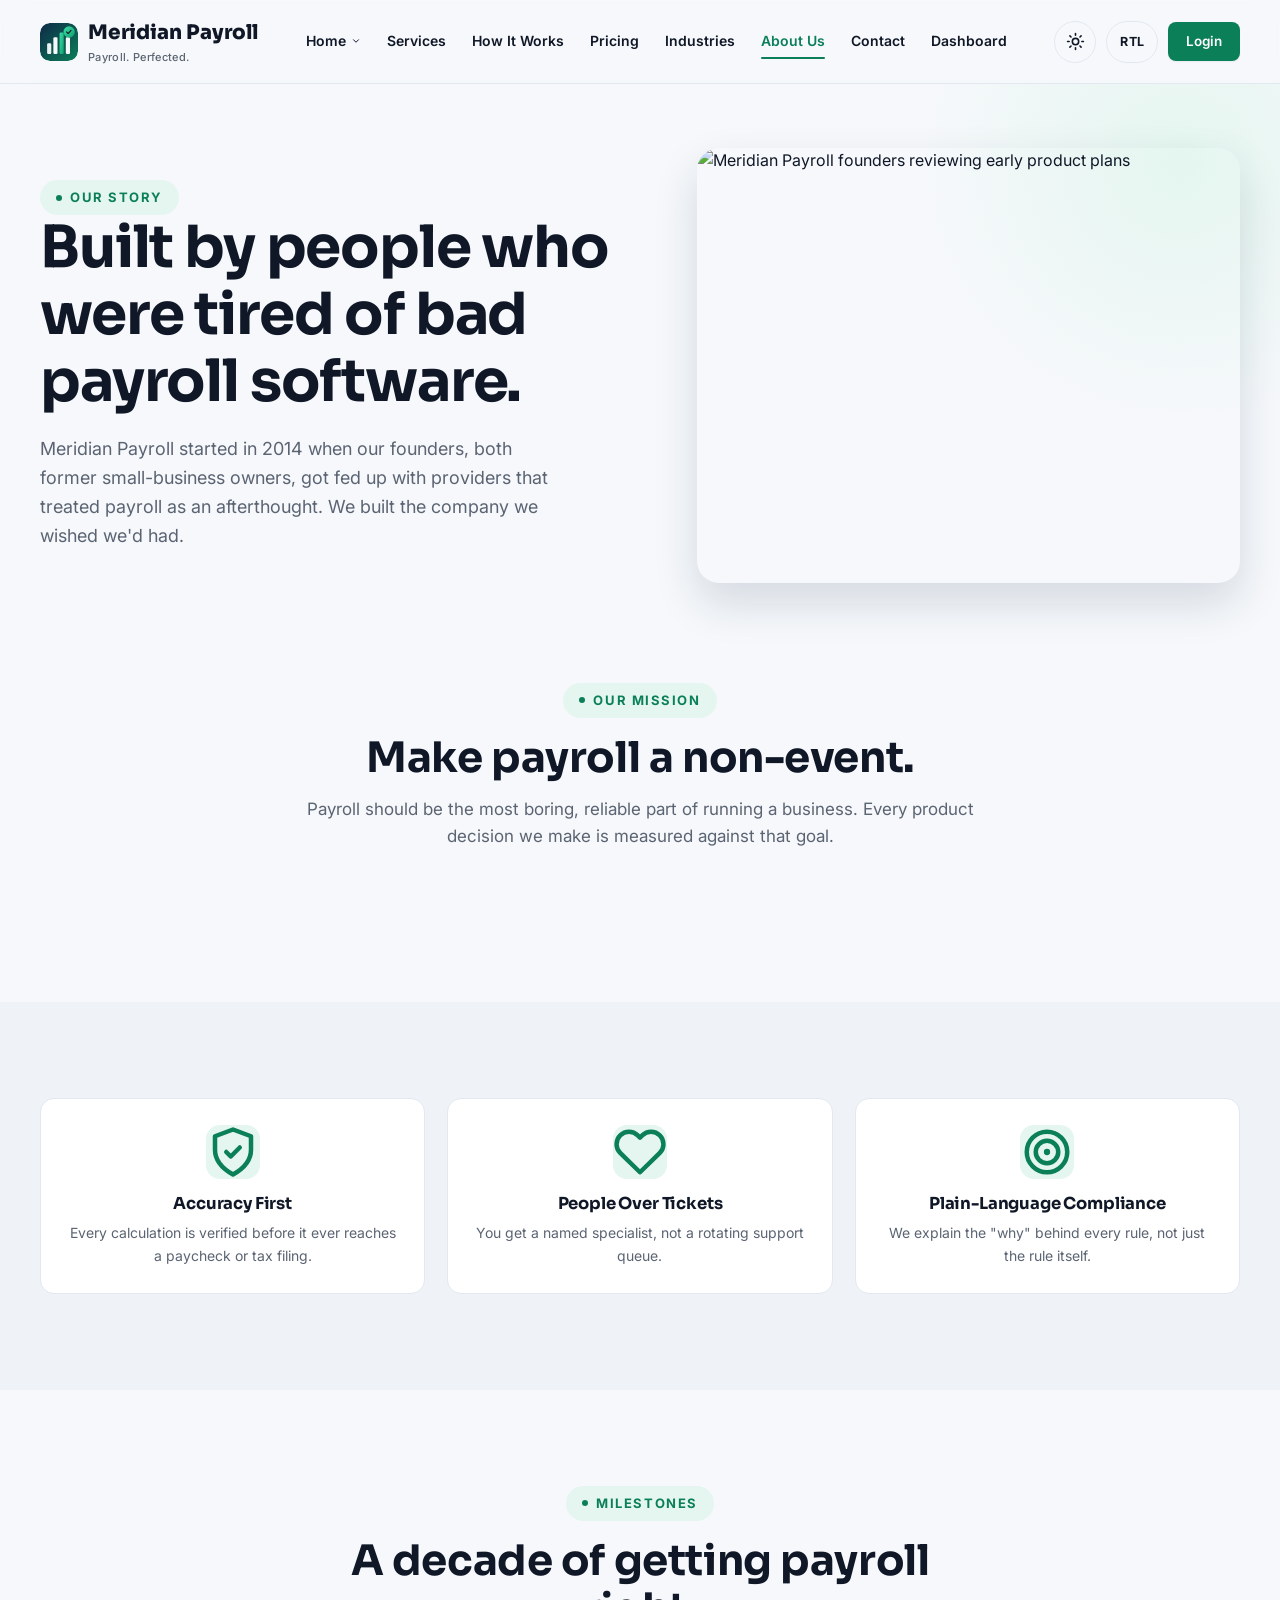
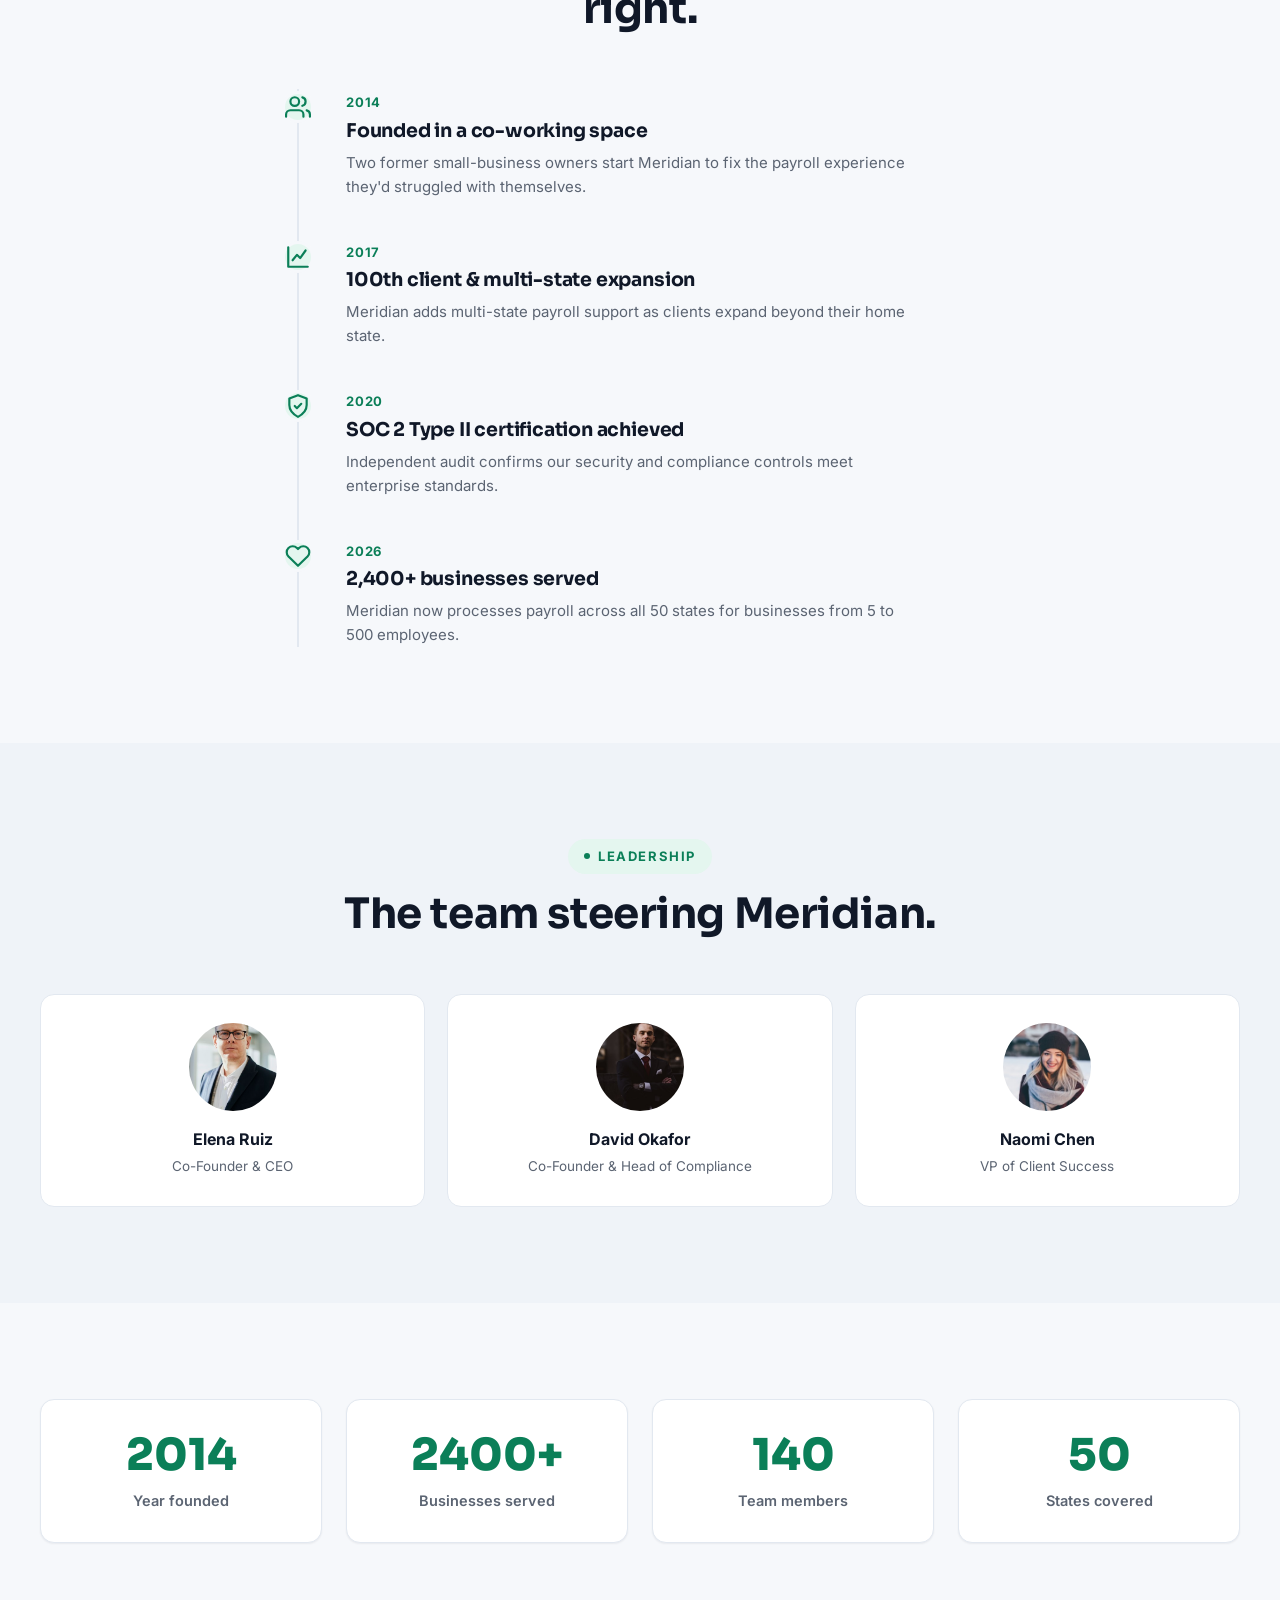
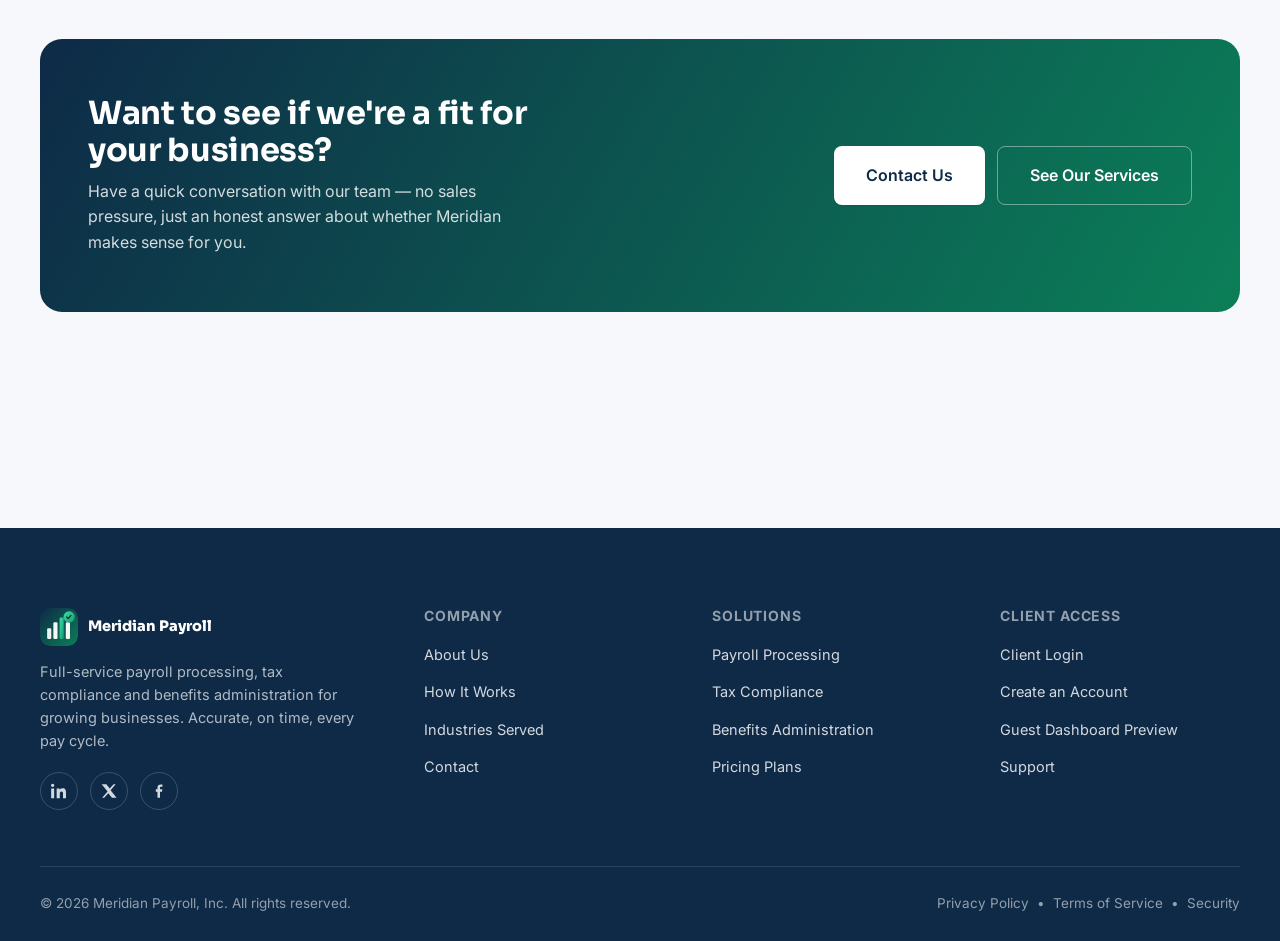
==== about.html @ 2a09c1c5 "first commit" ====
<!DOCTYPE html>
<html lang="en">
<head>
<meta charset="UTF-8">
<meta name="viewport" content="width=device-width, initial-scale=1.0">
<title>About Us | Meridian Payroll</title>
<link rel="icon" href="assets/images/logo/logo.svg" type="image/svg+xml">
<meta name="description" content="The story, mission and team behind Meridian Payroll.">
<link rel="preconnect" href="https://fonts.googleapis.com">
<link rel="stylesheet" href="assets/css/style.css">
<link rel="stylesheet" href="assets/css/responsive.css">
<link rel="stylesheet" href="assets/css/components.css">
</head>
<body>
  <div id="page-loader" aria-hidden="true">
    <img src="assets/images/logo/logo.svg" alt="" class="loader-mark">
    <div class="loader-bar"></div>
  </div>
  <!-- ===================== HEADER / NAVBAR ===================== -->
  <header class="site-header">
    <div class="container">
      <a href="index.html" class="brand">
        <img src="assets/images/logo/logo.svg" alt="Meridian Payroll logo" class="brand-mark-img">
        <span>
          Meridian Payroll
          <span class="brand-tag">Payroll. Perfected.</span>
        </span>
      </a>

      <nav class="nav-primary" aria-label="Primary">
        <div class="nav-item has-dropdown">
          <a href="index.html" class="nav-link" data-nav-page="index.html">
            Home
            <svg class="nav-caret" viewBox="0 0 24 24" fill="none" stroke="currentColor" stroke-width="2.4" stroke-linecap="round" stroke-linejoin="round"><path d="M6 9l6 6 6-6"/></svg>
          </a>
          <div class="nav-dropdown">
            <a href="index.html" data-nav-page="index.html">Home 1<span class="sub">Classic overview</span></a>
            <a href="home-2.html" data-nav-page="home-2.html">Home 2<span class="sub">Alternate layout</span></a>
          </div>
        </div>
        <div class="nav-item">
          <a href="services.html" class="nav-link" data-nav-page="services.html">Services</a>
        </div>
        <div class="nav-item">
          <a href="how-it-works.html" class="nav-link" data-nav-page="how-it-works.html">How It Works</a>
        </div>
        <div class="nav-item">
          <a href="pricing.html" class="nav-link" data-nav-page="pricing.html">Pricing</a>
        </div>
        <div class="nav-item">
          <a href="industries.html" class="nav-link" data-nav-page="industries.html">Industries</a>
        </div>
        <div class="nav-item">
          <a href="about.html" class="nav-link" data-nav-page="about.html">About Us</a>
        </div>
        <div class="nav-item">
          <a href="contact.html" class="nav-link" data-nav-page="contact.html">Contact</a>
        </div>
        <div class="nav-item">
          <a href="dashboard.html" class="nav-link" data-nav-page="dashboard.html">Dashboard</a>
        </div>
      </nav>

      <div class="header-actions">
        <button class="theme-toggle" aria-label="Switch to dark mode" type="button">
          <svg class="icon-sun" viewBox="0 0 24 24" fill="none" stroke="currentColor" stroke-width="2" stroke-linecap="round"><circle cx="12" cy="12" r="4"/><path d="M12 2v2M12 20v2M4.93 4.93l1.41 1.41M17.66 17.66l1.41 1.41M2 12h2M20 12h2M4.93 19.07l1.41-1.41M17.66 6.34l1.41-1.41"/></svg>
          <svg class="icon-moon" viewBox="0 0 24 24" fill="none" stroke="currentColor" stroke-width="2" stroke-linecap="round" stroke-linejoin="round"><path d="M21 12.79A9 9 0 1 1 11.21 3 7 7 0 0 0 21 12.79z"/></svg>
        </button>

        <button class="dir-toggle" aria-label="Switch to right-to-left" type="button">
          <span class="dir-label">RTL</span>
        </button>

        <a href="login.html" class="btn btn-primary btn-sm" data-nav-page="login.html">Login</a>

        <button class="hamburger" aria-label="Open menu" aria-expanded="false" type="button">
          <span></span>
        </button>
      </div>
    </div>
  </header>

  <!-- ===================== MOBILE NAV ===================== -->
  <div class="mobile-nav" aria-label="Mobile navigation">
    <div class="mobile-nav-top">
      <a href="index.html" class="brand">
        <img src="assets/images/logo/logo.svg" alt="Meridian Payroll logo" class="brand-mark-img">
        <span>
          Meridian Payroll
          <span class="brand-tag">Payroll. Perfected.</span>
        </span>
      </a>
      <button class="mobile-nav-close" aria-label="Close menu" type="button">
        <svg viewBox="0 0 24 24" fill="none" stroke="currentColor" stroke-width="2.2" stroke-linecap="round" stroke-linejoin="round" width="22" height="22"><path d="M18 6L6 18M6 6l12 12"/></svg>
      </button>
    </div>
    <div class="mobile-nav-links">
      <div class="mobile-dropdown-toggle mobile-nav-link" data-nav-page="index.html" role="button" tabindex="0">
        <span>Home</span>
        <svg class="mobile-caret" viewBox="0 0 24 24" fill="none" stroke="currentColor" stroke-width="2.4" stroke-linecap="round" stroke-linejoin="round"><path d="M6 9l6 6 6-6"/></svg>
      </div>
      <div class="mobile-submenu">
        <a href="index.html" data-nav-page="index.html">Home 1 &mdash; Classic overview</a>
        <a href="home-2.html" data-nav-page="home-2.html">Home 2 &mdash; Alternate layout</a>
      </div>
      <a href="services.html" class="mobile-nav-link" data-nav-page="services.html">Services</a>
      <a href="how-it-works.html" class="mobile-nav-link" data-nav-page="how-it-works.html">How It Works</a>
      <a href="pricing.html" class="mobile-nav-link" data-nav-page="pricing.html">Pricing</a>
      <a href="industries.html" class="mobile-nav-link" data-nav-page="industries.html">Industries</a>
      <a href="about.html" class="mobile-nav-link" data-nav-page="about.html">About Us</a>
      <a href="contact.html" class="mobile-nav-link" data-nav-page="contact.html">Contact</a>
      <a href="dashboard.html" class="mobile-nav-link" data-nav-page="dashboard.html">Dashboard</a>
    </div>
    <div class="mobile-nav-footer">
      <div class="mobile-nav-toggles">
        <button class="theme-toggle" aria-label="Switch to dark mode" type="button">
          <svg class="icon-sun" viewBox="0 0 24 24" fill="none" stroke="currentColor" stroke-width="2" stroke-linecap="round"><circle cx="12" cy="12" r="4"/><path d="M12 2v2M12 20v2M4.93 4.93l1.41 1.41M17.66 17.66l1.41-1.41M2 12h2M20 12h2M4.93 19.07l1.41-1.41M17.66 6.34l1.41-1.41"/></svg>
          <svg class="icon-moon" viewBox="0 0 24 24" fill="none" stroke="currentColor" stroke-width="2" stroke-linecap="round" stroke-linejoin="round"><path d="M21 12.79A9 9 0 1 1 11.21 3 7 7 0 0 0 21 12.79z"/></svg>
          <span class="theme-label">Theme Mode</span>
        </button>
        <button class="dir-toggle" aria-label="Switch to right-to-left" type="button">
          <span class="dir-label">RTL</span>
        </button>
      </div>
      <a href="login.html" class="btn btn-primary" data-nav-page="login.html">Login</a>
    </div>
  </div>

  

  <main>

    <!-- 1. HERO / STORY INTRO -->
    <section class="hero">
      <div class="container hero-grid">
        <div>
          <span class="eyebrow anim-fade-down">Our Story</span>
          <h1 class="anim-fade-up anim-delay-1">Built by people who were tired of bad payroll software.</h1>
          <p class="lede anim-fade-up anim-delay-2">Meridian Payroll started in 2014 when our founders, both former small-business owners, got fed up with providers that treated payroll as an afterthought. We built the company we wished we'd had.</p>
        </div>
        <img class="anim-scale-in anim-delay-2" style="border-radius:var(--radius-lg); box-shadow:var(--shadow-lg); width:100%; aspect-ratio:4/3.2; object-fit:cover;" src="assets/images/hero/about-hero.jpg" alt="Meridian Payroll founders reviewing early product plans" loading="lazy">
      </div>
    </section>

    <!-- 2. MISSION -->
    <section class="section" style="padding-top:0;">
      <div class="container">
        <div class="section-head center" data-reveal>
          <span class="eyebrow">Our Mission</span>
          <h2>Make payroll a non-event.</h2>
          <p>Payroll should be the most boring, reliable part of running a business. Every product decision we make is measured against that goal.</p>
        </div>
      </div>
    </section>

    <!-- 3. VALUES -->
    <section class="section" style="background:var(--color-surface-alt);">
      <div class="container">
        <div class="bento">
          <div class="card value-card" data-reveal><div class="v-icon"><svg viewBox="0 0 24 24" fill="none" stroke="currentColor" stroke-width="2" stroke-linecap="round" stroke-linejoin="round"><path d="M12 2 4 5v6c0 5 3.5 8.5 8 11 4.5-2.5 8-6 8-11V5l-8-3z"/><path d="m9 12 2 2 4-4"/></svg></div><h3>Accuracy First</h3><p>Every calculation is verified before it ever reaches a paycheck or tax filing.</p></div>
          <div class="card value-card" data-reveal data-reveal-delay="1"><div class="v-icon"><svg viewBox="0 0 24 24" fill="none" stroke="currentColor" stroke-width="2" stroke-linecap="round" stroke-linejoin="round"><path d="M20.8 4.6a5.5 5.5 0 0 0-7.8 0L12 5.6l-1-1a5.5 5.5 0 0 0-7.8 7.8l1 1L12 21l7.8-7.6 1-1a5.5 5.5 0 0 0 0-7.8z"/></svg></div><h3>People Over Tickets</h3><p>You get a named specialist, not a rotating support queue.</p></div>
          <div class="card value-card" data-reveal data-reveal-delay="2"><div class="v-icon"><svg viewBox="0 0 24 24" fill="none" stroke="currentColor" stroke-width="2" stroke-linecap="round" stroke-linejoin="round"><circle cx="12" cy="12" r="9"/><circle cx="12" cy="12" r="5"/><circle cx="12" cy="12" r="1.4" fill="currentColor" stroke="none"/></svg></div><h3>Plain-Language Compliance</h3><p>We explain the "why" behind every rule, not just the rule itself.</p></div>
        </div>
      </div>
    </section>

    <!-- 4. TIMELINE -->
    <section class="section">
      <div class="container" style="max-width:820px;">
        <div class="section-head center" data-reveal>
          <span class="eyebrow">Milestones</span>
          <h2>A decade of getting payroll right.</h2>
        </div>
        <div class="timeline">
          <div class="timeline-item" data-reveal>
            <div class="timeline-dot"><svg viewBox="0 0 24 24" fill="none" stroke="currentColor" stroke-width="2" stroke-linecap="round" stroke-linejoin="round"><path d="M17 21v-2a4 4 0 0 0-4-4H5a4 4 0 0 0-4 4v2"/><circle cx="9" cy="7" r="4"/><path d="M23 21v-2a4 4 0 0 0-3-3.87M16 3.13a4 4 0 0 1 0 7.75"/></svg></div>
            <span class="year">2014</span>
            <h3>Founded in a co-working space</h3>
            <p>Two former small-business owners start Meridian to fix the payroll experience they'd struggled with themselves.</p>
          </div>
          <div class="timeline-item" data-reveal data-reveal-delay="1">
            <div class="timeline-dot"><svg viewBox="0 0 24 24" fill="none" stroke="currentColor" stroke-width="2" stroke-linecap="round" stroke-linejoin="round"><path d="M3 3v18h18"/><path d="M7 15l4-5 3 3 5-7"/></svg></div>
            <span class="year">2017</span>
            <h3>100th client & multi-state expansion</h3>
            <p>Meridian adds multi-state payroll support as clients expand beyond their home state.</p>
          </div>
          <div class="timeline-item" data-reveal data-reveal-delay="2">
            <div class="timeline-dot"><svg viewBox="0 0 24 24" fill="none" stroke="currentColor" stroke-width="2" stroke-linecap="round" stroke-linejoin="round"><path d="M12 2 4 5v6c0 5 3.5 8.5 8 11 4.5-2.5 8-6 8-11V5l-8-3z"/><path d="m9 12 2 2 4-4"/></svg></div>
            <span class="year">2020</span>
            <h3>SOC 2 Type II certification achieved</h3>
            <p>Independent audit confirms our security and compliance controls meet enterprise standards.</p>
          </div>
          <div class="timeline-item" data-reveal data-reveal-delay="3">
            <div class="timeline-dot"><svg viewBox="0 0 24 24" fill="none" stroke="currentColor" stroke-width="2" stroke-linecap="round" stroke-linejoin="round"><path d="M20.8 4.6a5.5 5.5 0 0 0-7.8 0L12 5.6l-1-1a5.5 5.5 0 0 0-7.8 7.8l1 1L12 21l7.8-7.6 1-1a5.5 5.5 0 0 0 0-7.8z"/></svg></div>
            <span class="year">2026</span>
            <h3>2,400+ businesses served</h3>
            <p>Meridian now processes payroll across all 50 states for businesses from 5 to 500 employees.</p>
          </div>
        </div>
      </div>
    </section>

    <!-- 5. LEADERSHIP -->
    <section class="section" style="background:var(--color-surface-alt);">
      <div class="container">
        <div class="section-head center" data-reveal>
          <span class="eyebrow">Leadership</span>
          <h2>The team steering Meridian.</h2>
        </div>
        <div class="bento">
          <div class="card testimonial-card" data-reveal style="text-align:center;">
            <img src="assets/images/avatars/elena-ruiz.jpg" alt="Elena Ruiz, CEO of Meridian Payroll" loading="lazy" style="width:88px; height:88px; border-radius:50%; object-fit:cover; margin:0 auto 16px;">
            <strong style="display:block; font-size:16px;">Elena Ruiz</strong>
            <span style="font-size:13.5px; color:var(--color-text-muted);">Co-Founder &amp; CEO</span>
          </div>
          <div class="card testimonial-card" data-reveal data-reveal-delay="1" style="text-align:center;">
            <img src="assets/images/avatars/david-okafor.jpg" alt="David Okafor, Head of Compliance at Meridian Payroll" loading="lazy" style="width:88px; height:88px; border-radius:50%; object-fit:cover; margin:0 auto 16px;">
            <strong style="display:block; font-size:16px;">David Okafor</strong>
            <span style="font-size:13.5px; color:var(--color-text-muted);">Co-Founder &amp; Head of Compliance</span>
          </div>
          <div class="card testimonial-card" data-reveal data-reveal-delay="2" style="text-align:center;">
            <img src="assets/images/avatars/naomi-chen.jpg" alt="Naomi Chen, VP of Client Success at Meridian Payroll" loading="lazy" style="width:88px; height:88px; border-radius:50%; object-fit:cover; margin:0 auto 16px;">
            <strong style="display:block; font-size:16px;">Naomi Chen</strong>
            <span style="font-size:13.5px; color:var(--color-text-muted);">VP of Client Success</span>
          </div>
        </div>
      </div>
    </section>

    <!-- 6. STATS -->
    <section class="section">
      <div class="container">
        <div class="stats-grid">
          <div class="stat-card" data-reveal><div class="num"><span data-count-to="2014" data-count-suffix="">0</span></div><div class="label">Year founded</div></div>
          <div class="stat-card" data-reveal><div class="num"><span data-count-to="2400" data-count-suffix="+">0+</span></div><div class="label">Businesses served</div></div>
          <div class="stat-card" data-reveal><div class="num"><span data-count-to="140" data-count-suffix="">0</span></div><div class="label">Team members</div></div>
          <div class="stat-card" data-reveal><div class="num"><span data-count-to="50" data-count-suffix="">0</span></div><div class="label">States covered</div></div>
        </div>
      </div>
    </section>

    <!-- 7. CTA -->
    <section class="section" style="padding-top:0;">
      <div class="container">
        <div class="cta-banner" data-reveal>
          <div>
            <h2>Want to see if we're a fit for your business?</h2>
            <p>Have a quick conversation with our team — no sales pressure, just an honest answer about whether Meridian makes sense for you.</p>
          </div>
          <div style="display:flex; gap:12px; flex-wrap:wrap; position:relative; z-index:1;">
            <a href="contact.html" class="btn btn-primary btn-lg">Contact Us</a>
            <a href="services.html" class="btn btn-outline btn-lg">See Our Services</a>
          </div>
        </div>
      </div>
    </section>

  </main>

  <!-- ===================== FOOTER ===================== -->
  <footer class="site-footer">
    <div class="container">
      <div class="footer-grid">
        <div class="footer-col footer-brand">
          <a href="index.html" class="brand" style="color:#fff;">
            <img src="assets/images/logo/logo.svg" alt="Meridian Payroll logo" class="brand-mark-img">
            <span>Meridian Payroll</span>
          </a>
          <p>Full-service payroll processing, tax compliance and benefits administration for growing businesses. Accurate, on time, every pay cycle.</p>
          <div class="footer-socials" style="margin-top:20px;">
            <a href="#" aria-label="LinkedIn"><svg viewBox="0 0 24 24" fill="currentColor"><path d="M4.98 3.5C4.98 4.88 3.87 6 2.5 6S0 4.88 0 3.5 1.12 1 2.5 1s2.48 1.12 2.48 2.5zM.24 8.25h4.5V23H.24V8.25zM8.5 8.25h4.31v2.02h.06c.6-1.13 2.07-2.32 4.26-2.32 4.55 0 5.39 3 5.39 6.9V23h-4.5v-6.7c0-1.6-.03-3.66-2.23-3.66-2.23 0-2.57 1.74-2.57 3.55V23H8.5V8.25z"/></svg></a>
            <a href="#" aria-label="Twitter/X"><svg viewBox="0 0 24 24" fill="currentColor"><path d="M18.9 2H22l-7.6 8.7L23.3 22h-6.9l-5.4-6.6L4.8 22H1.7l8.2-9.3L1 2h7.1l4.9 6.1L18.9 2z"/></svg></a>
            <a href="#" aria-label="Facebook"><svg viewBox="0 0 24 24" fill="currentColor"><path d="M13.5 22v-9h3l.5-3.5h-3.5V7.4c0-1 .3-1.7 1.8-1.7h1.9V2.5C16.9 2.4 15.7 2.3 14.4 2.3c-2.8 0-4.7 1.7-4.7 4.8v2.4H7.2V13h2.5v9h3.8z"/></svg></a>
          </div>
        </div>

        <div class="footer-col">
          <h4>Company</h4>
          <ul>
            <li><a href="about.html">About Us</a></li>
            <li><a href="how-it-works.html">How It Works</a></li>
            <li><a href="industries.html">Industries Served</a></li>
            <li><a href="contact.html">Contact</a></li>
          </ul>
        </div>

        <div class="footer-col">
          <h4>Solutions</h4>
          <ul>
            <li><a href="services.html">Payroll Processing</a></li>
            <li><a href="services.html">Tax Compliance</a></li>
            <li><a href="services.html">Benefits Administration</a></li>
            <li><a href="pricing.html">Pricing Plans</a></li>
          </ul>
        </div>

        <div class="footer-col">
          <h4>Client Access</h4>
          <ul>
            <li><a href="login.html">Client Login</a></li>
            <li><a href="register.html">Create an Account</a></li>
            <li><a href="dashboard.html">Guest Dashboard Preview</a></li>
            <li><a href="contact.html">Support</a></li>
          </ul>
        </div>
      </div>

      <div class="footer-bottom">
        <p>&copy; 2026 Meridian Payroll, Inc. All rights reserved.</p>
        <p>Privacy Policy &nbsp;•&nbsp; Terms of Service &nbsp;•&nbsp; Security</p>
      </div>
    </div>
  </footer>

  <button class="back-to-top" aria-label="Back to top" type="button">
    <svg viewBox="0 0 24 24" fill="none" stroke="currentColor" stroke-width="2.2" stroke-linecap="round" stroke-linejoin="round"><path d="M12 19V5M5 12l7-7 7 7"/></svg>
  </button>
<script src="assets/js/main.js"></script>
</body>
</html>
---- assets/css/style.css ----
/* ==========================================================================
   MERIDIAN PAYROLL — GLOBAL STYLES / DESIGN TOKENS
   Corporate, precise, trustworthy B2B payroll & compliance platform.
   ========================================================================== */

@import url('https://fonts.googleapis.com/css2?family=Sora:wght@400;500;600;700;800&family=Inter:wght@400;500;600;700&display=swap');

/* --------------------------------------------------------------------------
   1. DESIGN TOKENS — LIGHT MODE (default)
   -------------------------------------------------------------------------- */
:root {
  /* Brand */
  --color-primary: #0E2A47;         /* deep navy - authority, trust */
  --color-primary-600: #123657;
  --color-primary-700: #0A1F35;
  --color-accent: #0E9F6E;          /* emerald - growth, payroll/finance */
  --color-accent-600: #0B7F58;
  --color-accent-soft: #E4F6EF;
  --color-gold: #B8912E;            /* premium accent, sparingly */
  --color-gold-soft: #F6EFDD;

  /* Surfaces */
  --color-bg: #F6F8FB;
  --color-surface: #FFFFFF;
  --color-surface-alt: #EFF3F8;
  --color-border: #E2E8F0;

  /* Text */
  --color-text: #101828;
  --color-text-muted: #5B6472;
  --color-text-inverse: #F7F9FC;

  /* Status */
  --color-success: #15803D;
  --color-warning: #B45309;
  --color-error: #B91C1C;

  /* Solid button fill — deliberately theme-independent.
     Verified >=5:1 contrast with white text in both light and dark mode
     (bright dark-mode accent greens fail AA when used as a solid fill). */
  --color-btn-fill: #0B7F58;
  --color-btn-fill-hover: #095F42;

  /* Elevation */
  --shadow-sm: 0 1px 2px rgba(16, 24, 40, 0.06);
  --shadow-md: 0 6px 20px rgba(16, 24, 40, 0.08);
  --shadow-lg: 0 20px 45px rgba(14, 42, 71, 0.14);

  /* Radius */
  --radius-sm: 8px;
  --radius-md: 14px;
  --radius-lg: 22px;
  --radius-pill: 999px;

  /* Type */
  --font-heading: 'Sora', 'Segoe UI', sans-serif;
  --font-body: 'Inter', 'Segoe UI', sans-serif;

  /* Layout */
  --container-max: 1280px;
  --header-height: 84px;

  /* Motion */
  --ease-premium: cubic-bezier(0.22, 1, 0.36, 1);
  --dur-fast: 180ms;
  --dur-med: 420ms;
  --dur-slow: 800ms;
}

/* --------------------------------------------------------------------------
   2. DESIGN TOKENS — DARK MODE
   -------------------------------------------------------------------------- */
[data-theme="dark"] {
  --color-primary: #EAF1F8;
  --color-primary-600: #C9D9EA;
  --color-primary-700: #FFFFFF;
  --color-accent: #22C08C;
  --color-accent-600: #3FDDA6;
  --color-accent-soft: #103328;
  --color-gold: #E4C468;
  --color-gold-soft: #2A2412;

  --color-bg: #0A1420;
  --color-surface: #101B2D;
  --color-surface-alt: #16233A;
  --color-border: #223047;

  --color-text: #F1F5F9;
  --color-text-muted: #97A4B8;
  --color-text-inverse: #0A1420;

  --color-success: #34D399;
  --color-warning: #FBBF24;
  --color-error: #F87171;

  --shadow-sm: 0 1px 2px rgba(0, 0, 0, 0.35);
  --shadow-md: 0 10px 30px rgba(0, 0, 0, 0.45);
  --shadow-lg: 0 25px 60px rgba(0, 0, 0, 0.55);
}

/* --------------------------------------------------------------------------
   3. RESET / BASE
   -------------------------------------------------------------------------- */
* { box-sizing: border-box; margin: 0; padding: 0; }

html {
  scroll-behavior: smooth;
  -webkit-text-size-adjust: 100%;
}

html, body { max-width: 100%; overflow-x: clip; }

body {
  font-family: var(--font-body);
  background-color: var(--color-bg);
  color: var(--color-text);
  line-height: 1.6;
  -webkit-font-smoothing: antialiased;
  transition: background-color var(--dur-med) var(--ease-premium), color var(--dur-med) var(--ease-premium);
}

img { max-width: 100%; display: block; }

a { color: inherit; text-decoration: none; }

button { font-family: inherit; cursor: pointer; border: none; background: none; }

ul, ol { list-style: none; }

h1, h2, h3, h4, h5, h6 {
  font-family: var(--font-heading);
  color: var(--color-text);
  line-height: 1.15;
  letter-spacing: -0.01em;
  font-weight: 700;
}

::selection { background: var(--color-accent); color: #fff; }

/* Focus visibility (a11y) */
a:focus-visible, button:focus-visible, input:focus-visible, textarea:focus-visible, select:focus-visible {
  outline: 2px solid var(--color-accent);
  outline-offset: 2px;
}

/* Respect reduced motion */
@media (prefers-reduced-motion: reduce) {
  *, *::before, *::after {
    animation-duration: 0.001ms !important;
    animation-iteration-count: 1 !important;
    transition-duration: 0.001ms !important;
    scroll-behavior: auto !important;
  }
}

/* --------------------------------------------------------------------------
   4. LAYOUT UTILITIES
   -------------------------------------------------------------------------- */
.container {
  width: 100%;
  max-width: var(--container-max);
  margin: 0 auto;
  padding: 0 24px;
}

@media (min-width: 1024px) { .container { padding: 0 40px; } }

.section { padding: 96px 0; }
@media (max-width: 767px) { .section { padding: 64px 0; } }

.eyebrow {
  display: inline-flex;
  align-items: center;
  gap: 8px;
  font-family: var(--font-body);
  font-size: 13px;
  font-weight: 700;
  letter-spacing: 0.12em;
  text-transform: uppercase;
  color: var(--color-accent-600);
  background: var(--color-accent-soft);
  padding: 7px 16px;
  border-radius: var(--radius-pill);
}

.eyebrow::before {
  content: "";
  width: 6px;
  height: 6px;
  border-radius: 50%;
  background: var(--color-accent-600);
  display: inline-block;
}

.text-muted { color: var(--color-text-muted); }

/* --------------------------------------------------------------------------
   5. BUTTONS
   -------------------------------------------------------------------------- */
.btn {
  display: inline-flex;
  align-items: center;
  justify-content: center;
  gap: 10px;
  font-family: var(--font-body);
  font-weight: 600;
  font-size: 15px;
  padding: 13px 26px;
  border-radius: var(--radius-sm);
  transition: transform var(--dur-fast) var(--ease-premium), box-shadow var(--dur-fast) var(--ease-premium), background-color var(--dur-fast) var(--ease-premium), color var(--dur-fast) var(--ease-premium), border-color var(--dur-fast) var(--ease-premium);
  white-space: nowrap;
}

.btn-primary {
  background: var(--color-btn-fill);
  color: #FFFFFF;
  box-shadow: var(--shadow-sm);
}
.btn-primary:hover { background: var(--color-btn-fill-hover); transform: translateY(-2px); box-shadow: var(--shadow-md); }

.btn-outline {
  background: transparent;
  color: var(--color-text);
  border: 1.5px solid var(--color-border);
}
.btn-outline:hover { border-color: var(--color-accent); color: var(--color-accent-600); transform: translateY(-2px); }

.btn-ghost {
  background: transparent;
  color: var(--color-text);
}
.btn-ghost:hover { color: var(--color-accent-600); }

.btn-lg { padding: 16px 32px; font-size: 16px; }
.btn-sm { padding: 9px 18px; font-size: 13.5px; }

/* --------------------------------------------------------------------------
   6. CARD BASE (consistent card system used across pages)
   -------------------------------------------------------------------------- */
.card {
  background: var(--color-surface);
  border: 1px solid var(--color-border);
  border-radius: var(--radius-md);
  transition: transform var(--dur-fast) var(--ease-premium), box-shadow var(--dur-fast) var(--ease-premium), border-color var(--dur-fast) var(--ease-premium);
}
.card:hover { transform: translateY(-4px); box-shadow: var(--shadow-md); border-color: transparent; }

/* --------------------------------------------------------------------------
   7. HEADER / NAVBAR
   -------------------------------------------------------------------------- */
.site-header {
  position: sticky;
  top: 0;
  z-index: 1000;
  height: var(--header-height);
  display: flex;
  align-items: center;
  background: rgba(246, 248, 251, 0.82);
  backdrop-filter: blur(14px);
  -webkit-backdrop-filter: blur(14px);
  border-bottom: 1px solid var(--color-border);
  transition: background-color var(--dur-med) var(--ease-premium), border-color var(--dur-med) var(--ease-premium);
}
[data-theme="dark"] .site-header { background: rgba(10, 20, 32, 0.82); }

.site-header .container { display: flex; align-items: center; justify-content: space-between; gap: 24px; }

.brand { display: flex; align-items: center; gap: 10px; font-family: var(--font-heading); font-weight: 800; font-size: 20px; color: var(--color-text); }
.brand-mark {
  width: 38px; height: 38px; border-radius: 10px;
  background: linear-gradient(135deg, var(--color-primary) 0%, var(--color-accent) 100%);
  display: flex; align-items: center; justify-content: center;
  color: #fff; font-family: var(--font-heading); font-weight: 800; font-size: 16px;
  flex-shrink: 0;
}
[data-theme="dark"] .brand-mark { background: linear-gradient(135deg, #1a2c44 0%, var(--color-accent) 100%); }

.brand-tag { display: block; font-family: var(--font-body); font-weight: 500; font-size: 11px; color: var(--color-text-muted); letter-spacing: 0.03em; }

/* Primary nav */
.nav-primary { display: none; align-items: center; gap: 4px; }
@media (min-width: 1280px) { .nav-primary { display: flex; } }

.brand-mark-img {
  width: 38px; height: 38px; border-radius: 10px;
  flex-shrink: 0; display: block;
  transition: transform var(--dur-fast) var(--ease-premium);
}
.brand:hover .brand-mark-img { transform: rotate(-6deg) scale(1.04); }

.nav-link {
  position: relative;
  display: flex;
  align-items: center;
  gap: 5px;
  padding: 9px 11px;
  font-size: 14px;
  font-weight: 600;
  color: var(--color-text);
  border-radius: var(--radius-sm);
  transition: color var(--dur-fast) ease, background-color var(--dur-fast) ease;
  white-space: nowrap;
}
.nav-link:hover { color: var(--color-accent-600); background: var(--color-accent-soft); }

.nav-link.is-active { color: var(--color-accent-600); }
.nav-link.is-active::after {
  content: "";
  position: absolute;
  left: 11px; right: 11px; bottom: 3px;
  height: 2px;
  border-radius: 2px;
  background: var(--color-accent-600);
}

.nav-caret { width: 10px; height: 10px; transition: transform var(--dur-fast) ease; }
.nav-item.has-dropdown:hover .nav-caret,
.nav-item.has-dropdown.is-open .nav-caret { transform: rotate(180deg); }

.nav-item { position: relative; }

.nav-dropdown {
  position: absolute;
  top: calc(100% + 10px);
  left: 0;
  min-width: 220px;
  background: var(--color-surface);
  border: 1px solid var(--color-border);
  border-radius: var(--radius-md);
  box-shadow: var(--shadow-lg);
  padding: 10px;
  opacity: 0;
  visibility: hidden;
  transform: translateY(8px);
  transition: opacity var(--dur-fast) var(--ease-premium), transform var(--dur-fast) var(--ease-premium), visibility var(--dur-fast);
}
.nav-item.has-dropdown:hover .nav-dropdown,
.nav-item.has-dropdown.is-open .nav-dropdown {
  opacity: 1; visibility: visible; transform: translateY(0);
}
.nav-dropdown a {
  display: flex; flex-direction: column; gap: 2px;
  padding: 10px 12px; border-radius: var(--radius-sm);
  font-size: 14px; font-weight: 600; color: var(--color-text);
}
.nav-dropdown a:hover { background: var(--color-accent-soft); color: var(--color-accent-600); }
.nav-dropdown a.is-active,
.nav-dropdown a.active {
  background: var(--color-accent-soft);
  color: var(--color-accent-600);
  font-weight: 700;
  border-inline-start: 3px solid var(--color-accent-600);
  padding-inline-start: 9px;
}
.nav-dropdown a span.sub { font-size: 12px; font-weight: 400; color: var(--color-text-muted); }
.nav-dropdown a.is-active span.sub,
.nav-dropdown a.active span.sub {
  color: var(--color-accent-700);
  font-weight: 500;
}

/* Header actions */
.header-actions { display: flex; align-items: center; gap: 10px; }

@media (max-width: 1279px) {
  .header-actions > .btn-primary,
  .header-actions > .theme-toggle,
  .header-actions > .dir-toggle { display: none; }
}

.theme-toggle {
  width: 42px; height: 42px;
  border-radius: 50%;
  border: 1px solid var(--color-border);
  display: flex; align-items: center; justify-content: center;
  color: var(--color-text);
  transition: border-color var(--dur-fast) ease, background-color var(--dur-fast) ease, transform var(--dur-fast) ease;
  flex-shrink: 0;
}
.theme-toggle:hover { border-color: var(--color-accent); transform: rotate(20deg); }
.theme-toggle svg { width: 19px; height: 19px; }
.theme-toggle .icon-moon { display: none; }
[data-theme="dark"] .theme-toggle .icon-sun { display: none; }
[data-theme="dark"] .theme-toggle .icon-moon { display: block; }

.dir-toggle {
  height: 42px;
  padding: 0 13px;
  border-radius: var(--radius-pill);
  border: 1px solid var(--color-border);
  display: flex; align-items: center; justify-content: center;
  color: var(--color-text);
  font-family: var(--font-body);
  font-weight: 700;
  font-size: 12.5px;
  letter-spacing: 0.02em;
  transition: border-color var(--dur-fast) ease, background-color var(--dur-fast) ease, color var(--dur-fast) ease;
  flex-shrink: 0;
}
.dir-toggle:hover { border-color: var(--color-accent); color: var(--color-accent-600); background: var(--color-accent-soft); }
.dir-toggle .dir-label { pointer-events: none; }

.hamburger {
  display: flex;
  width: 42px; height: 42px;
  border-radius: 50%;
  border: 1px solid var(--color-border);
  align-items: center; justify-content: center;
  flex-shrink: 0;
}
@media (min-width: 1280px) { .hamburger { display: none; } }
.hamburger span { display: block; width: 18px; height: 2px; background: var(--color-text); position: relative; transition: transform var(--dur-fast) ease, opacity var(--dur-fast) ease; }
.hamburger span::before, .hamburger span::after { content:""; position:absolute; width: 18px; height: 2px; background: var(--color-text); left: 0; transition: transform var(--dur-fast) ease, top var(--dur-fast) ease; }
.hamburger span::before { top: -6px; }
.hamburger span::after { top: 6px; }
.hamburger.is-active span { background: transparent; }
.hamburger.is-active span::before { top: 0; transform: rotate(45deg); }
.hamburger.is-active span::after { top: 0; transform: rotate(-45deg); }

/* --------------------------------------------------------------------------
   8. MOBILE NAV
   -------------------------------------------------------------------------- */
.mobile-nav {
  position: fixed;
  top: 0;
  right: 0;
  bottom: 0;
  left: 0;
  background: var(--color-bg);
  z-index: 1050;
  padding: 16px 20px 28px;
  overflow-y: auto;
  transform: none;
  display: none;
  flex-direction: column;
  box-sizing: border-box;
}
.mobile-nav.is-open { display: flex; }
@media (min-width: 1280px) { .mobile-nav { display: none !important; } }

.mobile-nav-top {
  display: flex;
  align-items: center;
  justify-content: space-between;
  padding-bottom: 14px;
  border-bottom: 1px solid var(--color-border);
  margin-bottom: 8px;
  flex-shrink: 0;
}
.mobile-nav-top .brand {
  font-size: 18px;
}
.mobile-nav-top .brand-mark-img {
  width: 36px;
  height: 36px;
}
.mobile-nav-close {
  width: 40px;
  height: 40px;
  border-radius: 50%;
  border: 1px solid var(--color-border);
  display: flex;
  align-items: center;
  justify-content: center;
  color: var(--color-text);
  cursor: pointer;
  background: transparent;
  flex-shrink: 0;
  transition: background-color var(--dur-fast) ease, border-color var(--dur-fast) ease, transform var(--dur-fast) ease;
}
.mobile-nav-close:hover {
  background: var(--color-accent-soft);
  border-color: var(--color-accent);
  color: var(--color-accent-600);
  transform: rotate(90deg);
}

.mobile-nav-links {
  display: flex;
  flex-direction: column;
  flex: 1 0 auto;
}

.mobile-nav-link {
  display: flex; align-items: center; justify-content: space-between;
  padding: 15px 4px;
  font-size: 16px; font-weight: 600;
  border-bottom: 1px solid var(--color-border);
  color: var(--color-text);
}
.mobile-nav-link.is-active { color: var(--color-accent-600); }
.mobile-nav-links > .mobile-nav-link:last-child,
.mobile-nav-links > *:last-child {
  border-bottom: none;
}

.mobile-dropdown-toggle .mobile-caret { width: 16px; height: 16px; transition: transform var(--dur-fast) ease; }
.mobile-dropdown-toggle.is-open .mobile-caret { transform: rotate(180deg); }

.mobile-submenu {
  max-height: 0;
  overflow: hidden;
  transition: max-height var(--dur-med) var(--ease-premium);
}
.mobile-submenu a {
  display: block;
  padding: 12px 4px 12px 16px;
  font-size: 14.5px; font-weight: 500;
  color: var(--color-text-muted);
  border-bottom: 1px solid var(--color-border);
}
.mobile-submenu a:hover, .mobile-submenu a.is-active, .mobile-submenu a.active { color: var(--color-accent-600); font-weight: 700; border-inline-start: 3px solid var(--color-accent-600); padding-inline-start: 13px; }

.mobile-nav-footer {
  margin-top: 16px;
  display: flex;
  flex-direction: column;
  gap: 12px;
  padding-top: 18px;
  border-top: 1px solid var(--color-border);
  flex-shrink: 0;
}

.mobile-nav-toggles {
  display: grid;
  grid-template-columns: 1fr 1fr;
  gap: 10px;
}

.mobile-nav-toggles .theme-toggle,
.mobile-nav-toggles .dir-toggle {
  width: 100%;
  height: 44px;
  border-radius: var(--radius-sm);
  display: inline-flex;
  align-items: center;
  justify-content: center;
  gap: 8px;
  background: var(--color-surface);
  color: var(--color-text);
  font-family: var(--font-body);
  font-size: 13px;
  font-weight: 600;
  border: 1px solid var(--color-border);
  cursor: pointer;
  transition: border-color var(--dur-fast) ease, background-color var(--dur-fast) ease, color var(--dur-fast) ease;
}
.mobile-nav-toggles .theme-toggle:hover,
.mobile-nav-toggles .dir-toggle:hover {
  border-color: var(--color-accent);
  background: var(--color-accent-soft);
  color: var(--color-accent-600);
  transform: none;
}
.mobile-nav-toggles .theme-toggle svg {
  flex-shrink: 0;
}

.mobile-nav-footer .btn { width: 100%; margin-top: 0; }

/* --------------------------------------------------------------------------
   9. FOOTER
   -------------------------------------------------------------------------- */
.site-footer {
  background: var(--color-primary);
  color: var(--color-text-inverse);
  padding: 80px 0 0;
  margin-top: 120px;
}
[data-theme="dark"] .site-footer { background: #060D17; }

.footer-grid {
  display: grid;
  grid-template-columns: 1.4fr repeat(3, 1fr);
  gap: 48px;
  padding-bottom: 56px;
  border-bottom: 1px solid rgba(255,255,255,0.12);
}
@media (max-width: 900px) { .footer-grid { grid-template-columns: 1fr 1fr; } }
@media (max-width: 560px) { .footer-grid { grid-template-columns: 1fr; } }

.footer-col h4 { font-size: 14px; letter-spacing: 0.06em; text-transform: uppercase; color: rgba(255,255,255,0.55); margin-bottom: 18px; font-family: var(--font-body); font-weight: 700; }
.footer-col a, .footer-col p { color: rgba(255,255,255,0.82); font-size: 14.5px; }
.footer-col ul li { margin-bottom: 12px; }
.footer-col a:hover { color: var(--color-accent-600); }

.footer-brand p { color: rgba(255,255,255,0.68); max-width: 320px; margin-top: 14px; font-size: 14.5px; }

.footer-bottom {
  display: flex; align-items: center; justify-content: space-between;
  flex-wrap: wrap; gap: 16px;
  padding: 26px 0;
  font-size: 13.5px;
  color: rgba(255,255,255,0.55);
}

.footer-socials { display: flex; gap: 12px; }
.footer-socials a {
  width: 38px; height: 38px; border-radius: 50%;
  border: 1px solid rgba(255,255,255,0.18);
  display: flex; align-items: center; justify-content: center;
  color: rgba(255,255,255,0.82);
  transition: background-color var(--dur-fast) ease, transform var(--dur-fast) ease;
}
.footer-socials a:hover { background: var(--color-btn-fill); transform: translateY(-3px); border-color: transparent; }
.footer-socials svg { width: 16px; height: 16px; }

/* --------------------------------------------------------------------------
   10. BACK TO TOP
   -------------------------------------------------------------------------- */
.back-to-top {
  position: fixed;
  right: 24px;
  bottom: 24px;
  width: 46px; height: 46px;
  border-radius: 50%;
  background: var(--color-primary);
  color: #fff;
  display: flex; align-items: center; justify-content: center;
  box-shadow: var(--shadow-lg);
  opacity: 0;
  visibility: hidden;
  transform: translateY(12px);
  transition: opacity var(--dur-fast) ease, transform var(--dur-fast) ease, visibility var(--dur-fast);
  z-index: 900;
}
.back-to-top.is-visible { opacity: 1; visibility: visible; transform: translateY(0); }
.back-to-top:hover { background: var(--color-btn-fill-hover); }
.back-to-top svg { width: 18px; height: 18px; }
[data-theme="dark"] .back-to-top { background: var(--color-btn-fill); color: #fff; }

/* --------------------------------------------------------------------------
   11. SCROLL REVEAL UTILITY (JS toggles .is-visible)
   -------------------------------------------------------------------------- */
[data-reveal] {
  opacity: 0;
  transform: translateY(28px);
  transition: opacity var(--dur-slow) var(--ease-premium), transform var(--dur-slow) var(--ease-premium);
}
[data-reveal].is-visible { opacity: 1; transform: translateY(0); }
[data-reveal-delay="1"] { transition-delay: 0.08s; }
[data-reveal-delay="2"] { transition-delay: 0.16s; }
[data-reveal-delay="3"] { transition-delay: 0.24s; }
[data-reveal-delay="4"] { transition-delay: 0.32s; }

/* --------------------------------------------------------------------------
   13. RTL / LTR SUPPORT
   Toggled via [dir="rtl"] on <html>. Modern flexbox & grid natively handle RTL.
   -------------------------------------------------------------------------- */
[dir="rtl"] body { text-align: right; }

/* Navbar in RTL */
[dir="rtl"] .brand { text-align: right; }
[dir="rtl"] .brand span { text-align: right; }
[dir="rtl"] .brand-tag { text-align: right; }
[dir="rtl"] .nav-dropdown { left: auto; right: 0; }
[dir="rtl"] .nav-dropdown a { text-align: right; }
[dir="rtl"] .nav-dropdown a.is-active,
[dir="rtl"] .nav-dropdown a.active {
  border-inline-start: 3px solid var(--color-accent-600);
  border-inline-end: none;
}

/* Mobile nav in RTL */
[dir="rtl"] .mobile-nav { left: 0; right: 0; text-align: right; }
[dir="rtl"] .mobile-nav-top .brand { text-align: right; }
[dir="rtl"] .mobile-submenu a { padding: 12px 16px 12px 4px; text-align: right; }

/* Footer in RTL */
[dir="rtl"] .footer-col { text-align: right; }
[dir="rtl"] .footer-brand p { text-align: right; }

/* Back to top swaps side in RTL */
[dir="rtl"] .back-to-top { right: auto; left: 24px; }

/* Forms */
[dir="rtl"] input, [dir="rtl"] textarea, [dir="rtl"] select { text-align: right; }
[dir="rtl"] .input-icon { left: auto; right: 16px; }
[dir="rtl"] .form-field input, [dir="rtl"] .form-field textarea { padding-right: 16px; padding-left: 44px; }

/* Dashboard */
[dir="rtl"] .dash-shell { direction: rtl; }
[dir="rtl"] .dash-sidebar { border-right: none; border-left: 1px solid var(--color-border); }

/* Directional icons & arrows */
[dir="rtl"] .dir-arrow,
[dir="rtl"] .card-link svg,
[dir="rtl"] .btn-link svg,
[dir="rtl"] .icon-flip {
  transform: scaleX(-1);
}

/* --------------------------------------------------------------------------
   14. ANIMATION KEYFRAMES (used across hero, buttons, cards, nav, dashboard)
   -------------------------------------------------------------------------- */
@keyframes fadeUp {
  from { opacity: 0; transform: translateY(26px); }
  to { opacity: 1; transform: translateY(0); }
}
@keyframes fadeDown {
  from { opacity: 0; transform: translateY(-20px); }
  to { opacity: 1; transform: translateY(0); }
}
@keyframes fadeIn {
  from { opacity: 0; } to { opacity: 1; }
}
@keyframes scaleIn {
  from { opacity: 0; transform: scale(0.92); }
  to { opacity: 1; transform: scale(1); }
}
@keyframes slideInRight {
  from { opacity: 0; transform: translateX(40px); }
  to { opacity: 1; transform: translateX(0); }
}
@keyframes slideInLeftRTL {
  from { opacity: 0; transform: translateX(-40px); }
  to { opacity: 1; transform: translateX(0); }
}
[dir="rtl"] .anim-slide-in { animation-name: slideInLeftRTL; }
@keyframes floatY {
  0%, 100% { transform: translateY(0); }
  50% { transform: translateY(-14px); }
}
@keyframes pulseRing {
  0% { box-shadow: 0 0 0 0 rgba(14, 159, 110, 0.35); }
  100% { box-shadow: 0 0 0 16px rgba(14, 159, 110, 0); }
}
@keyframes drawLine {
  from { stroke-dashoffset: 300; } to { stroke-dashoffset: 0; }
}
@keyframes ticker {
  0% { transform: translateX(0); } 100% { transform: translateX(-50%); }
}

.anim-fade-up { animation: fadeUp 0.9s var(--ease-premium) both; }
.anim-fade-down { animation: fadeDown 0.8s var(--ease-premium) both; }
.anim-fade-in { animation: fadeIn 1s ease both; }
.anim-scale-in { animation: scaleIn 0.7s var(--ease-premium) both; }
.anim-slide-in { animation: slideInRight 0.9s var(--ease-premium) both; }
.anim-float { animation: floatY 5s ease-in-out infinite; }
.anim-delay-1 { animation-delay: 0.12s; }
.anim-delay-2 { animation-delay: 0.24s; }
.anim-delay-3 { animation-delay: 0.36s; }
.anim-delay-4 { animation-delay: 0.48s; }
.anim-delay-5 { animation-delay: 0.6s; }

@media (prefers-reduced-motion: reduce) {
  .anim-fade-up, .anim-fade-down, .anim-fade-in, .anim-scale-in, .anim-slide-in, .anim-float { animation: none !important; }
}

/* --------------------------------------------------------------------------
   16. PAGE LOADER
   -------------------------------------------------------------------------- */
#page-loader {
  position: fixed; inset: 0; z-index: 5000;
  display: flex; align-items: center; justify-content: center; flex-direction: column;
  gap: 22px;
  background: var(--color-bg);
  transition: opacity 0.5s var(--ease-premium), visibility 0.5s var(--ease-premium);
}
#page-loader.is-hidden { opacity: 0; visibility: hidden; pointer-events: none; }
#page-loader .loader-mark {
  width: 56px; height: 56px; border-radius: 14px;
  animation: loaderPulse 1.2s ease-in-out infinite;
}
#page-loader .loader-bar {
  width: 140px; height: 3px; border-radius: var(--radius-pill);
  background: var(--color-surface-alt);
  overflow: hidden;
}
#page-loader .loader-bar::after {
  content: "";
  display: block;
  width: 40%; height: 100%;
  background: var(--color-btn-fill);
  border-radius: var(--radius-pill);
  animation: loaderSlide 1.1s ease-in-out infinite;
}
@keyframes loaderPulse {
  0%, 100% { transform: scale(1); opacity: 1; }
  50% { transform: scale(0.9); opacity: 0.75; }
}
@keyframes loaderSlide {
  0% { transform: translateX(-100%); }
  50% { transform: translateX(130%); }
  100% { transform: translateX(280%); }
}
@media (prefers-reduced-motion: reduce) {
  #page-loader .loader-mark { animation: none; }
  #page-loader .loader-bar::after { animation: none; width: 100%; }
}
---- assets/css/responsive.css ----
/* ==========================================================================
   RESPONSIVE OVERRIDES
   Breakpoints: 320-767 mobile | 768-1023 tablet | 1024-1439 laptop | 1440+ large desktop
   ========================================================================== */

/* Tablet */
@media (max-width: 1023px) {
  :root { --header-height: 76px; }
  .section { padding: 76px 0; }
  .footer-grid { gap: 36px; }
}

/* Mobile */
@media (max-width: 767px) {
  :root { --header-height: 68px; }
  .brand { font-size: 17px; }
  .brand-mark, .brand-mark-img { width: 34px; height: 34px; font-size: 14px; }
  .brand-tag { display: none; }
  .footer-bottom { flex-direction: column; align-items: flex-start; text-align: left; }
  [dir="rtl"] .footer-bottom { align-items: flex-start; text-align: right; }
  .btn-lg { padding: 14px 24px; font-size: 15px; }
  .mobile-nav { padding: 14px 16px 28px; height: 100dvh; }
}

/* Tablet: pull floating hero elements fully inside the viewport */
@media (max-width: 1023px) {
  .hero-floating-card { left: 12px; bottom: -20px; max-width: 210px; }
  [dir="rtl"] .hero-floating-card { right: 12px; left: auto; }
  .hero-badge-top { right: 12px; }
  [dir="rtl"] .hero-badge-top { left: 12px; right: auto; }
}

/* Mobile: simplify further, smaller footprint */
@media (max-width: 560px) {
  .hero-visual { padding-bottom: 82px; }
  .hero-floating-card { left: 16px; right: 16px; bottom: 16px; width: auto; max-width: none; padding: 12px 14px; gap: 9px; }
  [dir="rtl"] .hero-floating-card { right: 16px; left: 16px; }
  .hero-floating-card strong { font-size: 13.5px; }
  .hero-floating-card span { font-size: 11.5px; }
  .hero-badge-top { right: 16px; max-width: calc(100% - 32px); font-size: 12px; padding: 9px 13px; top: 14px; }
  [dir="rtl"] .hero-badge-top { left: 16px; right: auto; }
}

/* Small mobile */
@media (max-width: 380px) {
  .container { padding: 0 16px; }
  .theme-toggle, .hamburger { width: 38px; height: 38px; }
}

/* Large desktop refinement */
@media (min-width: 1600px) {
  .container { max-width: 1400px; }
}
---- assets/css/components.css ----
/* ==========================================================================
   MERIDIAN PAYROLL — COMPONENT LIBRARY
   Loaded after style.css. Business-specific components used across pages.
   ========================================================================== */

/* SECTION HEADER */
.section-head { max-width: 680px; margin-bottom: 56px; }
.section-head.center { margin-left: auto; margin-right: auto; text-align: center; }
.section-head h2 { font-size: clamp(28px, 3.6vw, 42px); margin-top: 16px; }
.section-head p { margin-top: 14px; font-size: 17px; color: var(--color-text-muted); }

/* HERO VARIANTS */
.hero { position: relative; overflow: hidden; padding: 64px 0 100px; }
.hero-grid { display: grid; grid-template-columns: 1.05fr 0.95fr; gap: 56px; align-items: center; }
@media (max-width: 980px) { .hero-grid { grid-template-columns: 1fr; gap: 40px; } }
.hero-kicker { display: flex; align-items: center; gap: 10px; margin-bottom: 20px; }
.hero h1 { font-size: clamp(34px, 5vw, 58px); letter-spacing: -0.02em; }
.hero h1 .accent-underline { position: relative; color: var(--color-accent-600); white-space: nowrap; }
.hero p.lede { font-size: 18px; color: var(--color-text-muted); margin-top: 20px; max-width: 520px; }
.hero .hero-ctas { display: flex; gap: 14px; flex-wrap: wrap; margin-top: 32px; }
.hero-visual { position: relative; }
.hero-visual img { border-radius: var(--radius-lg); box-shadow: var(--shadow-lg); width: 100%; aspect-ratio: 4/3.1; object-fit: cover; }
.hero-floating-card { position: absolute; bottom: -24px; left: -24px; background: var(--color-surface); border: 1px solid var(--color-border); border-radius: var(--radius-md); padding: 16px 20px; box-shadow: var(--shadow-lg); display: flex; align-items: center; gap: 12px; max-width: 240px; }
[dir="rtl"] .hero-floating-card { left: auto; right: -24px; }
.hero-floating-card .dot { width: 42px; height: 42px; border-radius: 12px; background: var(--color-accent-soft); color: var(--color-accent-600); display:flex; align-items:center; justify-content:center; flex-shrink:0; }
.hero-floating-card strong { display:block; font-size: 15px; }
.hero-floating-card span { font-size: 12.5px; color: var(--color-text-muted); }
.hero-badge-top { position: absolute; top: 24px; right: -18px; background: var(--color-surface); border: 1px solid var(--color-border); border-radius: var(--radius-md); padding: 12px 16px; box-shadow: var(--shadow-lg); font-size: 13.5px; font-weight: 700; display: flex; align-items: center; gap: 8px; animation: floatY 6s ease-in-out infinite; }
[dir="rtl"] .hero-badge-top { right: auto; left: -18px; }
@media (max-width: 560px) {
  .hero-visual { padding-bottom: 82px; }
  .hero-floating-card { left: 16px; right: 16px; bottom: 16px; width: auto; max-width: none; padding: 12px 14px; gap: 9px; }
  [dir="rtl"] .hero-floating-card { right: 16px; left: 16px; }
  .hero-floating-card strong { font-size: 13.5px; }
  .hero-floating-card span { font-size: 11.5px; }
  .hero-badge-top { right: 16px; max-width: calc(100% - 32px); font-size: 12px; padding: 9px 13px; top: 14px; }
  [dir="rtl"] .hero-badge-top { left: 16px; right: auto; }
}
.hero::before { content: ""; position: absolute; top: -180px; inset-inline-end: -160px; width: 520px; height: 520px; background: radial-gradient(circle, var(--color-accent-soft) 0%, transparent 70%); z-index: -1; border-radius: 50%; }
.hero-centered { text-align: center; padding: 72px 0 64px; }
.hero-centered .section-head { margin-left: auto; margin-right: auto; }
.hero-centered h1 { font-size: clamp(32px, 5vw, 52px); }
.hero-centered p.lede { max-width: 620px; margin: 18px auto 0; }
.hero-centered .hero-ctas { justify-content: center; }
.hero-media-strip { margin-top: 48px; display: grid; grid-template-columns: 1.3fr 1fr 1fr; gap: 16px; }
@media (max-width: 767px) { .hero-media-strip { grid-template-columns: 1fr; } }
.hero-media-strip img { border-radius: var(--radius-md); width: 100%; height: 220px; object-fit: cover; box-shadow: var(--shadow-md); }

/* TRUST / LOGO TICKER */
.trust-strip { padding: 36px 0; border-top: 1px solid var(--color-border); border-bottom: 1px solid var(--color-border); overflow: hidden; }
.trust-strip .container { display:flex; align-items:center; gap: 40px; }
.trust-strip .trust-label { font-size: 12.5px; font-weight: 700; letter-spacing: 0.08em; text-transform: uppercase; color: var(--color-text-muted); white-space: nowrap; }
.ticker-track { display: flex; gap: 56px; overflow: hidden; position: relative; flex: 1; mask-image: linear-gradient(90deg, transparent, #000 8%, #000 92%, transparent); }
.ticker-track .ticker-list { display: flex; gap: 56px; animation: ticker 26s linear infinite; flex-shrink: 0; }
[dir="rtl"] .ticker-track .ticker-list { animation-direction: reverse; }
.ticker-list span { font-family: var(--font-heading); font-weight: 700; font-size: 18px; color: var(--color-text-muted); opacity: 0.7; white-space: nowrap; }

/* STATS */
.stats-grid { display: grid; grid-template-columns: repeat(4, 1fr); gap: 24px; align-items: stretch; }
.stats-grid.cols-3,
.stats-grid:has(> .stat-card:nth-child(3):last-child) { grid-template-columns: repeat(3, 1fr); }

@media (max-width: 900px) {
  .stats-grid { grid-template-columns: repeat(2, 1fr); }
  .stats-grid.cols-3,
  .stats-grid:has(> .stat-card:nth-child(3):last-child) { grid-template-columns: repeat(3, 1fr); }
}

@media (max-width: 640px) {
  .stats-grid,
  .stats-grid.cols-3,
  .stats-grid:has(> .stat-card:nth-child(3):last-child) { grid-template-columns: 1fr; gap: 16px; }
}

.stat-card {
  display: flex;
  flex-direction: column;
  align-items: center;
  justify-content: center;
  text-align: center;
  padding: 30px 24px;
  border-radius: var(--radius-md);
  background: var(--color-surface);
  border: 1px solid var(--color-border);
  box-shadow: var(--shadow-sm);
  transition: transform var(--dur-fast) ease, box-shadow var(--dur-fast) ease;
}
.stat-card:hover {
  transform: translateY(-2px);
  box-shadow: var(--shadow-md);
}
.stat-card .num {
  font-family: var(--font-heading);
  font-size: clamp(32px, 3.5vw, 44px);
  font-weight: 800;
  color: var(--color-accent-600);
  line-height: 1.15;
  text-align: center;
}
.stat-card .label {
  margin-top: 8px;
  font-size: 14.5px;
  color: var(--color-text-muted);
  font-weight: 600;
  text-align: center;
}

/* FEATURE ROW / SPLIT CONTENT */
.split { display: grid; grid-template-columns: 1fr 1fr; gap: 64px; align-items: center; }
@media (max-width: 900px) { .split { grid-template-columns: 1fr; gap: 36px; } }
.split img { border-radius: var(--radius-lg); box-shadow: var(--shadow-md); width: 100%; aspect-ratio: 5/4; object-fit: cover; }
.list-check { display: flex; flex-direction: column; gap: 16px; margin-top: 24px; }
.list-check li { display: flex; align-items: flex-start; gap: 12px; }
.list-check .check { width: 26px; height: 26px; border-radius: 50%; flex-shrink: 0; background: var(--color-accent-soft); color: var(--color-accent-600); display: flex; align-items: center; justify-content: center; margin-top: 2px; }
.list-check .check svg { width: 14px; height: 14px; }
.list-check strong { display: block; font-size: 15.5px; }
.list-check span.desc { font-size: 14.5px; color: var(--color-text-muted); }

/* BENTO / SERVICE GRID */
.bento { display: grid; grid-template-columns: repeat(3, 1fr); gap: 22px; }
@media (max-width: 980px) { .bento { grid-template-columns: repeat(2, 1fr); } }
@media (max-width: 620px) { .bento { grid-template-columns: 1fr; } }
.service-card { padding: 30px 26px; display: flex; flex-direction: column; height: 100%; }
.service-card .icon-tile { width: 52px; height: 52px; border-radius: 14px; background: linear-gradient(135deg, var(--color-accent-soft), var(--color-surface-alt)); color: var(--color-accent-600); display: flex; align-items: center; justify-content: center; margin-bottom: 20px; flex-shrink: 0; transition: transform var(--dur-fast) var(--ease-premium); }
.card:hover .icon-tile { transform: scale(1.08) rotate(-4deg); }
.service-card h3 { font-size: 19px; margin-bottom: 10px; }
.service-card p { font-size: 14.8px; color: var(--color-text-muted); flex: 1; }
.service-card .card-link { margin-top: 18px; font-size: 14px; font-weight: 700; color: var(--color-accent-600); display: inline-flex; align-items: center; gap: 6px; }
.service-card .card-link svg { width: 15px; height: 15px; transition: transform var(--dur-fast) ease; }
.service-card:hover .card-link svg { transform: translateX(4px); }
[dir="rtl"] .service-card:hover .card-link svg { transform: translateX(-4px); }

/* PROCESS / TIMELINE */
.process-grid { display: grid; grid-template-columns: repeat(4, 1fr); gap: 24px; position: relative; }
@media (max-width: 980px) { .process-grid { grid-template-columns: repeat(2, 1fr); } }
@media (max-width: 560px) { .process-grid { grid-template-columns: 1fr; } }
.process-step { position: relative; padding: 28px 22px; }
.process-step .step-num { width: 44px; height: 44px; border-radius: 50%; background: var(--color-primary); color: #fff; display: flex; align-items: center; justify-content: center; font-family: var(--font-heading); font-weight: 800; font-size: 16px; margin-bottom: 18px; }
[data-theme="dark"] .process-step .step-num { background: var(--color-btn-fill); }
.process-step h3 { font-size: 17px; margin-bottom: 8px; }
.process-step p { font-size: 14.5px; color: var(--color-text-muted); }
.timeline { position: relative; margin-top: 20px; }
.timeline::before { content: ""; position: absolute; top: 0; bottom: 0; left: 27px; width: 2px; background: var(--color-border); }
[dir="rtl"] .timeline::before { left: auto; right: 27px; }
.timeline-item { position: relative; padding-inline-start: 76px; padding-bottom: 40px; }
.timeline-item:last-child { padding-bottom: 0; }
.timeline-dot { position: absolute; inset-inline-start: 12px; top: 2px; width: 32px; height: 32px; border-radius: 50%; background: var(--color-accent-soft); color: var(--color-accent-600); display: flex; align-items: center; justify-content: center; border: 3px solid var(--color-bg); }
.timeline-item .year { font-size: 13px; font-weight: 700; color: var(--color-accent-600); text-transform: uppercase; letter-spacing: 0.06em; }
.timeline-item h3 { font-size: 19px; margin: 6px 0 8px; }
.timeline-item p { color: var(--color-text-muted); font-size: 15px; max-width: 560px; }

/* TESTIMONIALS */
.testimonial-grid { display: grid; grid-template-columns: repeat(3, 1fr); gap: 24px; }
@media (max-width: 980px) { .testimonial-grid { grid-template-columns: repeat(2, 1fr); } }
@media (max-width: 640px) { .testimonial-grid { grid-template-columns: 1fr; } }
.testimonial-card { padding: 28px 24px; }
.testimonial-card .stars { display: flex; gap: 3px; color: var(--color-gold); margin-bottom: 16px; }
.testimonial-card .stars svg { width: 16px; height: 16px; }
.testimonial-card p.quote { font-size: 15px; color: var(--color-text); margin-bottom: 20px; }
.testimonial-person { display: flex; align-items: center; gap: 12px; }
.testimonial-person img { width: 44px; height: 44px; border-radius: 50%; object-fit: cover; }
.testimonial-person strong { display: block; font-size: 14.5px; }
.testimonial-person span { font-size: 13px; color: var(--color-text-muted); }

/* FAQ ACCORDION */
.faq-list { max-width: 800px; margin: 0 auto; display: flex; flex-direction: column; gap: 14px; }
.faq-item { border: 1px solid var(--color-border); border-radius: var(--radius-md); background: var(--color-surface); overflow: hidden; }
.faq-question { width: 100%; display: flex; align-items: center; justify-content: space-between; gap: 16px; padding: 20px 24px; text-align: start; font-family: var(--font-heading); font-weight: 700; font-size: 15.5px; color: var(--color-text); }
.faq-question .plus { width: 22px; height: 22px; flex-shrink: 0; position: relative; }
.faq-question .plus::before, .faq-question .plus::after { content:""; position:absolute; background: var(--color-accent-600); border-radius: 2px; transition: transform var(--dur-fast) ease; }
.faq-question .plus::before { top: 50%; left: 0; width: 100%; height: 2px; transform: translateY(-50%); }
.faq-question .plus::after { left: 50%; top: 0; width: 2px; height: 100%; transform: translateX(-50%); }
.faq-item.is-open .plus::after { transform: translateX(-50%) rotate(90deg); opacity: 0; }
.faq-answer { max-height: 0; overflow: hidden; transition: max-height var(--dur-med) var(--ease-premium); }
.faq-answer p { padding: 0 24px 22px; color: var(--color-text-muted); font-size: 14.8px; max-width: 640px; }

/* PRICING */
.pricing-toggle { display: flex; align-items: center; justify-content: center; gap: 14px; margin: 0 auto 48px; }
.pricing-toggle span { font-weight: 600; font-size: 14.5px; color: var(--color-text-muted); }
.pricing-toggle span.is-active { color: var(--color-text); }
.toggle-switch { width: 52px; height: 28px; border-radius: var(--radius-pill); background: var(--color-surface-alt); border: 1px solid var(--color-border); position: relative; flex-shrink: 0; }
.toggle-switch .knob { position: absolute; top: 2px; left: 2px; width: 22px; height: 22px; border-radius: 50%; background: var(--color-btn-fill); transition: transform var(--dur-fast) var(--ease-premium); }
.toggle-switch.is-on .knob { transform: translateX(24px); }
[dir="rtl"] .toggle-switch .knob { left: auto; right: 2px; }
[dir="rtl"] .toggle-switch.is-on .knob { transform: translateX(-24px); }
.save-badge { background: var(--color-accent-soft); color: var(--color-accent-600); font-size: 11.5px; font-weight: 700; padding: 3px 9px; border-radius: var(--radius-pill); }
.pricing-grid { display: grid; grid-template-columns: repeat(3, 1fr); gap: 24px; align-items: stretch; }
@media (max-width: 980px) { .pricing-grid { grid-template-columns: 1fr; max-width: 460px; margin: 0 auto; } }
.price-card { padding: 34px 28px; display: flex; flex-direction: column; position: relative; }
.price-card.is-featured { border-color: var(--color-accent-600); box-shadow: var(--shadow-lg); transform: scale(1.03); }
@media (max-width: 980px) { .price-card.is-featured { transform: none; } }
.price-card .badge-featured { position: absolute; top: -14px; left: 50%; transform: translateX(-50%); background: var(--color-btn-fill); color: #fff; font-size: 12px; font-weight: 700; padding: 6px 16px; border-radius: var(--radius-pill); white-space: nowrap; }
.price-card h3 { font-size: 20px; }
.price-card .plan-desc { font-size: 14px; color: var(--color-text-muted); margin-top: 6px; min-height: 40px; }
.price-card .price { display: flex; align-items: baseline; gap: 6px; margin: 20px 0 4px; }
.price-card .price .amount { font-family: var(--font-heading); font-size: 42px; font-weight: 800; }
.price-card .price .period { font-size: 14px; color: var(--color-text-muted); }
.price-card .price-note { font-size: 13px; color: var(--color-text-muted); margin-bottom: 20px; }
.price-card .list-check { margin-top: 4px; margin-bottom: 26px; flex: 1; }
.price-card .list-check .check { width: 22px; height: 22px; }
.price-card .list-check .check svg { width: 12px; height: 12px; }
.price-card .list-check span { font-size: 14px; }
.price-card .btn { width: 100%; }
.pricing-compare { overflow-x: auto; }
.pricing-compare table { width: 100%; border-collapse: collapse; min-width: 640px; }
.pricing-compare th, .pricing-compare td { padding: 16px 18px; text-align: start; border-bottom: 1px solid var(--color-border); font-size: 14.5px; }
.pricing-compare th { font-family: var(--font-heading); font-size: 13px; text-transform: uppercase; letter-spacing: 0.05em; color: var(--color-text-muted); }
.pricing-compare td.yes { color: var(--color-accent-600); font-weight: 700; }
.pricing-compare td.no { color: var(--color-text-muted); }

/* INDUSTRIES GRID */
.industry-card { position: relative; border-radius: var(--radius-md); overflow: hidden; aspect-ratio: 4/5; }
.industry-card img { width: 100%; height: 100%; object-fit: cover; transition: transform var(--dur-slow) var(--ease-premium); }
.industry-card:hover img { transform: scale(1.08); }
.industry-card::after { content:""; position:absolute; inset:0; background: linear-gradient(0deg, rgba(10,20,32,0.88) 0%, rgba(10,20,32,0.15) 55%, transparent 100%); }
.industry-card .industry-label { position:absolute; left: 20px; right: 20px; bottom: 18px; color: #fff; z-index: 2; }
.industry-card .industry-label h3 { font-size: 18px; color: #fff; }
.industry-card .industry-label span { font-size: 13px; color: rgba(255,255,255,0.78); }

/* CTA BANNER */
.cta-banner { background: linear-gradient(120deg, var(--color-primary) 0%, #0B7F58 100%); border-radius: var(--radius-lg); padding: 56px 48px; color: #fff; display: flex; align-items: center; justify-content: space-between; gap: 32px; flex-wrap: wrap; position: relative; overflow: hidden; }
[data-theme="dark"] .cta-banner { background: linear-gradient(120deg, #060D17 0%, #0B7F58 120%); }
.cta-banner h2 { color: #fff; font-size: clamp(24px, 3vw, 32px); max-width: 480px; }
.cta-banner p { color: rgba(255,255,255,0.82); margin-top: 10px; max-width: 440px; }
.cta-banner .btn-primary { background: #fff; color: #0E2A47; }
[data-theme="dark"] .cta-banner .btn-primary { color: #0A1420; }
.cta-banner .btn-primary:hover { background: rgba(255,255,255,0.9); }
.cta-banner .btn-outline { border-color: rgba(255,255,255,0.4); color: #fff; }
.cta-banner .btn-outline:hover { border-color: #fff; color: #fff; background: rgba(255,255,255,0.1); }

/* FORMS */
.form-grid { display: grid; grid-template-columns: 1fr 1fr; gap: 20px; }
@media (max-width: 640px) { .form-grid { grid-template-columns: 1fr; } }
.form-field { display: flex; flex-direction: column; gap: 8px; }
.form-field.full { grid-column: 1 / -1; }
.form-field label { font-size: 13.5px; font-weight: 700; color: var(--color-text); }
.form-field input, .form-field select, .form-field textarea { padding: 13px 16px; border-radius: var(--radius-sm); border: 1.5px solid var(--color-border); background: var(--color-surface); color: var(--color-text); font-family: var(--font-body); font-size: 14.5px; transition: border-color var(--dur-fast) ease, box-shadow var(--dur-fast) ease; width: 100%; }
.form-field input::placeholder, .form-field textarea::placeholder { color: var(--color-text-muted); opacity: 0.8; }
.form-field input:focus, .form-field select:focus, .form-field textarea:focus { outline: none; border-color: var(--color-accent-600); box-shadow: 0 0 0 4px var(--color-accent-soft); }
.form-field textarea { resize: vertical; min-height: 120px; }
.form-note { font-size: 13px; color: var(--color-text-muted); margin-top: 4px; }
.password-field { position: relative; }
.password-toggle { position: absolute; top: 50%; transform: translateY(-50%); inset-inline-end: 14px; color: var(--color-text-muted); }
.password-toggle:hover { color: var(--color-accent-600); }

/* AUTH LAYOUT */
.auth-shell { min-height: 100vh; display: grid; grid-template-columns: 1.1fr 1fr; }
@media (max-width: 980px) { .auth-shell { grid-template-columns: 1fr; } }
.auth-visual { position: relative; background: linear-gradient(160deg, var(--color-primary) 0%, #0B7F58 100%); color: #fff; padding: 56px; display: flex; flex-direction: column; justify-content: space-between; overflow: hidden; }
[data-theme="dark"] .auth-visual { background: linear-gradient(160deg, #060D17 0%, #0B7F58 130%); }
@media (max-width: 980px) { .auth-visual { padding: 40px 24px; min-height: 280px; } }
.auth-visual .brand { color: #fff; }
.auth-brand-row { display: flex; align-items: center; justify-content: space-between; gap: 20px; }
.auth-controls { display: flex; align-items: center; gap: 10px; }
.auth-controls .theme-toggle, .auth-controls .dir-toggle { border-color: rgba(255,255,255,0.28); color: #fff; }
.auth-controls .theme-toggle:hover, .auth-controls .dir-toggle:hover { border-color: var(--color-accent); }
.auth-visual .brand-mark { background: rgba(255,255,255,0.16); }
.auth-visual .auth-quote { font-family: var(--font-heading); font-size: clamp(22px, 2.6vw, 30px); line-height: 1.3; max-width: 460px; margin-top: 40px; color: #fff; }
.auth-visual .auth-quote-by { margin-top: 16px; font-size: 14px; color: rgba(255,255,255,0.75); }
.auth-visual .auth-stats { display: flex; gap: 28px; margin-top: 40px; flex-wrap: wrap; }
.auth-visual .auth-stats div strong { display:block; font-family: var(--font-heading); font-size: 26px; color: #fff; }
.auth-visual .auth-stats div span { font-size: 12.5px; color: rgba(255,255,255,0.7); }
.auth-visual::after { content: ""; position: absolute; width: 340px; height: 340px; border-radius: 50%; background: rgba(255,255,255,0.06); bottom: -120px; inset-inline-end: -100px; }
.auth-form-side { display: flex; align-items: center; justify-content: center; padding: 56px 32px; }
.auth-form-wrap { width: 100%; max-width: 420px; }
.auth-form-wrap .eyebrow { margin-bottom: 16px; }
.auth-form-wrap h1 { font-size: clamp(26px, 3vw, 32px); }
.auth-form-wrap p.lede { color: var(--color-text-muted); margin-top: 10px; font-size: 15px; }
.auth-form-wrap form { margin-top: 32px; display: flex; flex-direction: column; gap: 18px; }
.auth-remember { display: flex; align-items: center; justify-content: space-between; font-size: 13.5px; }
.auth-remember label { display: flex; align-items: center; gap: 8px; color: var(--color-text-muted); }
.auth-divider { display: flex; align-items: center; gap: 14px; margin: 26px 0; color: var(--color-text-muted); font-size: 13px; }
.auth-divider::before, .auth-divider::after { content: ""; flex: 1; height: 1px; background: var(--color-border); }
.social-auth { display: grid; grid-template-columns: 1fr 1fr; gap: 12px; }
.social-auth .btn-outline { width: 100%; }
.auth-switch { text-align: center; margin-top: 28px; font-size: 14.5px; color: var(--color-text-muted); }
.auth-switch a { color: var(--color-accent-600); font-weight: 700; }

/* DASHBOARD LAYOUT */
/* DASHBOARD LAYOUT & NAVBAR */
.dashboard-page .nav-primary { display: none !important; }
.dashboard-page .mobile-nav { display: none !important; }
.dashboard-page .hamburger { display: none !important; }
.dashboard-page .site-header .container { max-width: none; }
.dashboard-page .site-header .brand { margin-inline-start: 0; }

.dashboard-page .header-actions {
  display: flex;
  align-items: center;
  gap: 10px;
}

.dashboard-page .dashboard-back-link {
  display: inline-flex !important;
  align-items: center;
  gap: 7px;
  height: 40px;
  padding: 0 14px;
  border-radius: var(--radius-sm);
  font-size: 13.5px;
  font-weight: 600;
  border: 1px solid var(--color-border);
  color: var(--color-text);
  background: var(--color-surface);
  text-decoration: none;
  white-space: nowrap;
  transition: border-color var(--dur-fast) ease, background-color var(--dur-fast) ease, color var(--dur-fast) ease;
}
.dashboard-page .dashboard-back-link:hover {
  border-color: var(--color-accent);
  background: var(--color-accent-soft);
  color: var(--color-accent-600);
}
.dashboard-page .dashboard-back-link svg {
  flex-shrink: 0;
  transition: transform var(--dur-fast) ease;
}
.dashboard-page .dashboard-back-link:hover svg {
  transform: translateX(-2px);
}
[dir="rtl"] .dashboard-page .dashboard-back-link svg {
  transform: scaleX(-1);
}
[dir="rtl"] .dashboard-page .dashboard-back-link:hover svg {
  transform: scaleX(-1) translateX(-2px);
}

.dashboard-page .dashboard-logout-btn {
  display: inline-flex !important;
  align-items: center;
  justify-content: center;
  width: 40px;
  height: 40px;
  border-radius: 50%;
  border: 1px solid var(--color-border);
  color: var(--color-text);
  background: var(--color-surface);
  cursor: pointer;
  text-decoration: none;
  flex-shrink: 0;
  transition: border-color var(--dur-fast) ease, background-color var(--dur-fast) ease, color var(--dur-fast) ease, transform var(--dur-fast) ease;
}
.dashboard-page .dashboard-logout-btn:hover {
  border-color: #e02424;
  background: rgba(224, 36, 36, 0.08);
  color: #e02424;
  transform: scale(1.05);
}
[data-theme="dark"] .dashboard-page .dashboard-logout-btn:hover {
  border-color: #f05252;
  background: rgba(240, 82, 82, 0.16);
  color: #f98080;
}
[dir="rtl"] .dashboard-page .dashboard-logout-btn svg {
  transform: scaleX(-1);
}

.dash-shell { display: flex; min-height: calc(100vh - var(--header-height)); }
.dash-sidebar { width: 264px; flex-shrink: 0; align-self: stretch; background: #14161b; color: #f7f9fc; border-right: 1px solid #252931; padding: 28px 18px; position: sticky; top: var(--header-height); height: auto; min-height: calc(100vh - var(--header-height)); overflow-y: auto; }
@media (max-width: 1023px) {
  .dash-sidebar { position: fixed; top: var(--header-height); left: 0; bottom: 0; z-index: 950; transform: translateX(-100%); transition: transform var(--dur-med) var(--ease-premium); box-shadow: var(--shadow-lg); }
  .dash-sidebar.is-open { transform: translateX(0); }
  [dir="rtl"] .dash-sidebar { left: auto; right: 0; transform: translateX(100%); }
  [dir="rtl"] .dash-sidebar.is-open { transform: translateX(0); }
}
.dash-profile { display: flex; align-items: center; gap: 12px; padding: 8px 10px 20px; border-bottom: 1px solid #2b2e35; margin-bottom: 18px; }
.dash-profile img { width: 44px; height: 44px; border-radius: 50%; object-fit: cover; }
.dash-profile strong { display: block; font-size: 14.5px; color: #fff; }
.dash-profile span { font-size: 12.5px; color: #aeb5c0; }
.dash-nav-group { margin-bottom: 22px; }
.dash-nav-group .group-label { font-size: 11.5px; font-weight: 700; text-transform: uppercase; letter-spacing: 0.07em; color: #8f98a6; padding: 0 10px; margin-bottom: 8px; display: block; }
.dash-nav-link { display: flex; align-items: center; gap: 12px; padding: 11px 12px; border-radius: var(--radius-sm); font-size: 14.2px; font-weight: 600; color: #c9ced8; margin-bottom: 2px; }
.dash-nav-link svg { width: 18px; height: 18px; flex-shrink: 0; }
.dash-nav-link:hover { background: rgba(14, 159, 110, 0.16); color: var(--color-accent); }
.dash-nav-link.is-active { background: rgba(14, 159, 110, 0.22); color: #ffffff; border-inline-start: 3px solid var(--color-accent); padding-inline-start: 9px; }
.dash-main { flex: 1; min-width: 0; padding: 32px; }
.dash-main > .dash-topbar,
.dash-main > .dash-widget-grid,
.dash-main > .dash-panels,
.dash-main > .dash-panel,
.dash-main > .dash-account-grid { transition: opacity var(--dur-fast) ease; }
.dash-main [hidden] { display: none; }
@media (max-width: 767px) { .dash-main { padding: 22px 16px; } }

/* Tablet & iPad screens (max-width: 1279px) */
@media (max-width: 1279px) {
  .dashboard-page .site-header .container { padding-inline: 16px; }
  .dashboard-page .theme-toggle { display: inline-flex !important; }
  .dashboard-page .dir-toggle { display: inline-flex !important; }
  .dashboard-page .hamburger { display: none !important; }
  .dashboard-page .dashboard-back-link { display: inline-flex !important; }
  .dashboard-page .dashboard-logout-btn { display: inline-flex !important; }
}

/* Mobile screens (max-width: 767px) */
@media (max-width: 767px) {
  .dashboard-page .site-header .container { padding: 0 16px; }
  .dashboard-page .brand { font-size: 16px; }
  .dashboard-page .brand-tag { display: none; }
  .dashboard-page .header-actions { gap: 8px; }
  .dashboard-page .dashboard-back-link { display: none !important; }
  .dashboard-page .theme-toggle {
    display: inline-flex !important;
    width: 38px;
    height: 38px;
  }
  .dashboard-page .dir-toggle {
    display: inline-flex !important;
    height: 38px;
    padding: 0 10px;
    font-size: 12px;
  }
  .dashboard-page .dashboard-logout-btn {
    display: inline-flex !important;
    width: 38px;
    height: 38px;
  }
  .dashboard-page .dash-menu-toggle { display: none; }
  .dashboard-page .dash-shell { display: block; }
  .dashboard-page .dash-sidebar { position: sticky; top: var(--header-height); z-index: 900; display: flex; align-items: flex-start; transform: none; width: 100%; height: auto; min-height: 0; padding: 0; border-right: 0; border-bottom: 1px solid #2b2e35; overflow-x: auto; overflow-y: hidden; }
  .dashboard-page .dash-profile, .dashboard-page .dash-nav-group .group-label { display: none; }
  .dashboard-page .dash-nav-group { display: flex; align-items: stretch; flex: 0 0 auto; gap: 6px; margin: 0; padding: 8px 0 8px 16px; overflow: visible; }
  .dashboard-page .dash-nav-group:last-child { padding-inline-end: 16px; }
  .dashboard-page .dash-nav-link { flex: 0 0 auto; margin: 0; padding: 9px 14px; border-radius: var(--radius-pill); white-space: nowrap; font-size: 13px; }
  .dashboard-page .dash-nav-link.is-active { border-inline-start: 0; padding-inline-start: 14px; }
  .dashboard-page .dash-main { padding-top: 20px; }
}
.dash-topbar { display: flex; align-items: center; justify-content: space-between; gap: 16px; margin-bottom: 28px; flex-wrap: wrap; }
.dash-topbar h1 { font-size: clamp(22px, 2.6vw, 28px); }
.dash-topbar .dash-date { font-size: 13.5px; color: var(--color-text-muted); margin-top: 4px; }
.dash-menu-toggle { display: none; width: 40px; height: 40px; border-radius: 10px; border: 1px solid var(--color-border); align-items: center; justify-content: center; }
@media (max-width: 1023px) { .dash-menu-toggle { display: flex; } }
.dash-widget-grid { display: grid; grid-template-columns: repeat(4, 1fr); gap: 20px; margin-bottom: 28px; }
@media (max-width: 1100px) { .dash-widget-grid { grid-template-columns: repeat(2, 1fr); } }
@media (max-width: 560px) { .dash-widget-grid { grid-template-columns: 1fr; } }
.dash-widget { padding: 22px; }
.dash-widget .w-top { display: flex; align-items: center; justify-content: space-between; margin-bottom: 14px; }
.dash-widget .w-icon { width: 40px; height: 40px; border-radius: 10px; background: var(--color-accent-soft); color: var(--color-accent-600); display: flex; align-items: center; justify-content: center; }
.dash-widget .w-trend { font-size: 12px; font-weight: 700; padding: 3px 9px; border-radius: var(--radius-pill); }
.dash-widget .w-trend.up { color: var(--color-success); background: rgba(21,128,61,0.12); }
[data-theme="dark"] .dash-widget .w-trend.up { background: rgba(52,211,153,0.15); }
.dash-widget .w-value { font-family: var(--font-heading); font-size: 26px; font-weight: 800; }
.dash-widget .w-label { font-size: 13px; color: var(--color-text-muted); margin-top: 2px; }
.dash-panels { display: grid; grid-template-columns: 1.4fr 1fr; gap: 20px; margin-bottom: 28px; }
@media (max-width: 1023px) { .dash-panels { grid-template-columns: 1fr; } }
.dash-panel { min-width: 0; padding: 24px; overflow-x: auto; }
.dash-panel .panel-head { display: flex; align-items: center; justify-content: space-between; margin-bottom: 20px; }
.dash-panel .panel-head h3 { font-size: 16.5px; }
.dash-panel .panel-head a { font-size: 13px; font-weight: 700; color: var(--color-accent-600); }
.dash-table { width: 100%; min-width: 560px; border-collapse: collapse; }
.dash-table th, .dash-table td { padding: 13px 10px; text-align: start; font-size: 13.8px; border-bottom: 1px solid var(--color-border); white-space: nowrap; }
.dash-table th { color: var(--color-text-muted); font-weight: 700; font-size: 12px; text-transform: uppercase; letter-spacing: 0.04em; }
.dash-table tr:last-child td { border-bottom: none; }
.status-pill { display: inline-flex; align-items: center; gap: 6px; padding: 4px 11px; border-radius: var(--radius-pill); font-size: 12px; font-weight: 700; }
.status-pill.completed { background: rgba(21,128,61,0.12); color: var(--color-success); }
.status-pill.processing { background: rgba(180,83,9,0.12); color: var(--color-warning); }
.status-pill.upcoming { background: var(--color-accent-soft); color: var(--color-accent-600); }
[data-theme="dark"] .status-pill.completed { background: rgba(52,211,153,0.15); }
[data-theme="dark"] .status-pill.processing { background: rgba(251,191,36,0.15); }
.mini-list { display: flex; flex-direction: column; gap: 16px; }
.mini-list-item { display: flex; align-items: center; gap: 12px; min-width: 0; }
.mini-list-item > div { min-width: 0; overflow-wrap: anywhere; }
.mini-list-item .m-icon { width: 38px; height: 38px; border-radius: 10px; background: var(--color-surface-alt); display: flex; align-items: center; justify-content: center; color: var(--color-accent-600); flex-shrink: 0; }
.mini-list-item strong { display: block; font-size: 14px; }
.mini-list-item span { font-size: 12.5px; color: var(--color-text-muted); }
.progress-bar { width: 100%; height: 8px; border-radius: var(--radius-pill); background: var(--color-surface-alt); overflow: hidden; margin-top: 8px; }
.progress-bar .fill { height: 100%; background: var(--color-btn-fill); border-radius: var(--radius-pill); transition: width 1s var(--ease-premium); }
.dash-account-grid { display: grid; grid-template-columns: repeat(2, 1fr); gap: 20px; }
@media (max-width: 767px) { .dash-account-grid { grid-template-columns: 1fr; } }
.method-card { display: flex; align-items: center; gap: 14px; padding: 18px; border: 1px solid var(--color-border); border-radius: var(--radius-md); margin-bottom: 12px; }
.method-card .m-brand { width: 46px; height: 32px; border-radius: 6px; background: var(--color-primary); color: #fff; display: flex; align-items: center; justify-content: center; font-size: 11px; font-weight: 800; flex-shrink: 0; }
[data-theme="dark"] .method-card .m-brand { background: var(--color-btn-fill); }
.method-card strong { display: block; font-size: 14px; }
.method-card span { font-size: 12.5px; color: var(--color-text-muted); }

/* TABS */
.tabs { display: flex; gap: 6px; border-bottom: 1px solid var(--color-border); margin-bottom: 24px; overflow-x: auto; }
.tab-btn { padding: 12px 18px; font-size: 14px; font-weight: 700; color: var(--color-text-muted); border-bottom: 2px solid transparent; white-space: nowrap; }
.tab-btn.is-active { color: var(--color-accent-600); border-color: var(--color-accent-600); }
.tab-panel { display: none; }
.tab-panel.is-active { display: block; animation: fadeIn 0.4s ease both; }

/* HOME 2 — DISTINCT LAYOUT PATTERNS (full-bleed hero, stat bar, spotlight quote, split CTA) */
.hero-fullbleed { position: relative; min-height: 560px; display: flex; align-items: center; overflow: hidden; border-radius: 0 0 var(--radius-lg) var(--radius-lg); }
.hero-fullbleed img { position: absolute; inset: 0; width: 100%; height: 100%; object-fit: cover; z-index: 0; }
.hero-fullbleed::before { content: ""; position: absolute; inset: 0; background: linear-gradient(180deg, rgba(10,20,32,0.75) 0%, rgba(10,20,32,0.88) 100%); z-index: 1; }
[data-theme="dark"] .hero-fullbleed::before { background: linear-gradient(180deg, rgba(6,13,23,0.82) 0%, rgba(6,13,23,0.93) 100%); }
.hero-fullbleed .container { position: relative; z-index: 2; text-align: center; padding-top: 60px; padding-bottom: 90px; }
.hero-fullbleed h1, .hero-fullbleed p, .hero-fullbleed .eyebrow-light { color: #fff; }
.hero-fullbleed h1 { font-size: clamp(34px, 5.4vw, 60px); max-width: 820px; margin: 0 auto; }
.hero-fullbleed p.lede { color: rgba(255,255,255,0.82); max-width: 600px; margin: 18px auto 0; }
.hero-fullbleed .hero-ctas { justify-content: center; }
.eyebrow-light { display: inline-flex; align-items: center; gap: 8px; font-size: 13px; font-weight: 700; letter-spacing: 0.12em; text-transform: uppercase; color: #fff; background: rgba(255,255,255,0.14); padding: 7px 16px; border-radius: var(--radius-pill); backdrop-filter: blur(6px); }
.hero-fullbleed-stats {
  position: relative; z-index: 3; margin: -56px auto 0; max-width: 920px;
  background: var(--color-surface); border-radius: var(--radius-lg); box-shadow: var(--shadow-lg);
  display: grid; grid-template-columns: repeat(4, 1fr);
}
.hero-fullbleed-stats > div { padding: 26px 16px; text-align: center; border-inline-end: 1px solid var(--color-border); }
.hero-fullbleed-stats > div:last-child { border-inline-end: none; }
.hero-fullbleed-stats .num { font-family: var(--font-heading); font-size: clamp(24px,2.6vw,32px); font-weight: 800; color: var(--color-accent-600); }
.hero-fullbleed-stats .label { font-size: 12.5px; color: var(--color-text-muted); font-weight: 600; margin-top: 4px; }
@media (max-width: 700px) { .hero-fullbleed-stats { grid-template-columns: repeat(2, 1fr); } .hero-fullbleed-stats > div:nth-child(2) { border-inline-end: none; } }

.spotlight-quote { max-width: 780px; margin: 0 auto; text-align: center; }
.spotlight-quote .stars { justify-content: center; margin-bottom: 22px; }
.spotlight-quote blockquote { font-family: var(--font-heading); font-size: clamp(22px, 3vw, 32px); font-weight: 600; line-height: 1.35; color: var(--color-text); }
.spotlight-quote .sq-person { display: flex; align-items: center; justify-content: center; gap: 14px; margin-top: 28px; }
.spotlight-quote .sq-person img { width: 54px; height: 54px; border-radius: 50%; }
.spotlight-quote .sq-person strong { display: block; font-size: 15px; }
.spotlight-quote .sq-person span { font-size: 13px; color: var(--color-text-muted); }

.industry-chip-row { display: flex; flex-wrap: wrap; gap: 12px; justify-content: center; margin-bottom: 36px; }
.industry-chip-row .chip { font-size: 14px; padding: 10px 20px; }

.cta-split { display: grid; grid-template-columns: 1fr 1fr; align-items: center; border-radius: var(--radius-lg); overflow: hidden; background: var(--color-surface); border: 1px solid var(--color-border); }
@media (max-width: 900px) { .cta-split { grid-template-columns: 1fr; } }
.cta-split .cs-text { padding: 48px; }
.cta-split .cs-text h2 { font-size: clamp(24px, 3vw, 32px); }
.cta-split .cs-text p { color: var(--color-text-muted); margin-top: 12px; }
.cta-split .cs-text .hero-ctas { margin-top: 26px; }
.cta-split img { width: 100%; height: 100%; min-height: 280px; object-fit: cover; }

/* Left-aligned section head variant (used on Home 2 for typographic variety) */
.section-head.left { text-align: start; margin-left: 0; }
/* MISC UTILITIES */
.chip { display: inline-flex; align-items: center; gap: 6px; padding: 6px 13px; border-radius: var(--radius-pill); font-size: 13px; font-weight: 600; background: var(--color-surface-alt); border: 1px solid var(--color-border); color: var(--color-text); cursor: pointer; user-select: none; transition: all 0.2s ease; }
.chip.is-active, .chip:hover { background: var(--color-accent-soft); color: var(--color-accent-600); border-color: transparent; }
.filter-row { display: flex; flex-wrap: wrap; gap: 10px; margin-bottom: 32px; }
.calendar-grid { display: grid; grid-template-columns: repeat(auto-fill, minmax(230px, 1fr)); gap: 18px; }
.show-date-card { padding: 22px; display: flex; flex-direction: column; gap: 10px; }
.map-embed { border-radius: var(--radius-md); overflow: hidden; border: 1px solid var(--color-border); }
.map-embed iframe { width: 100%; height: 320px; border: 0; display: block; }
.contact-info-card { display: flex; align-items: flex-start; gap: 16px; padding: 24px; }
.contact-info-card .ci-icon { width: 46px; height: 46px; border-radius: 12px; background: var(--color-accent-soft); color: var(--color-accent-600); display:flex; align-items:center; justify-content:center; flex-shrink:0; }
.contact-info-card h3 { font-size: 16px; margin-bottom: 6px; }
.contact-info-card p, .contact-info-card a { font-size: 14px; color: var(--color-text-muted); display: block; }
.value-card { padding: 26px; text-align: center; }
.value-card .v-icon { width: 54px; height: 54px; border-radius: 14px; background: var(--color-accent-soft); color: var(--color-accent-600); display:flex; align-items:center; justify-content:center; margin: 0 auto 16px; }
.value-card h3 { font-size: 16.5px; margin-bottom: 8px; }
.value-card p { font-size: 14px; color: var(--color-text-muted); }
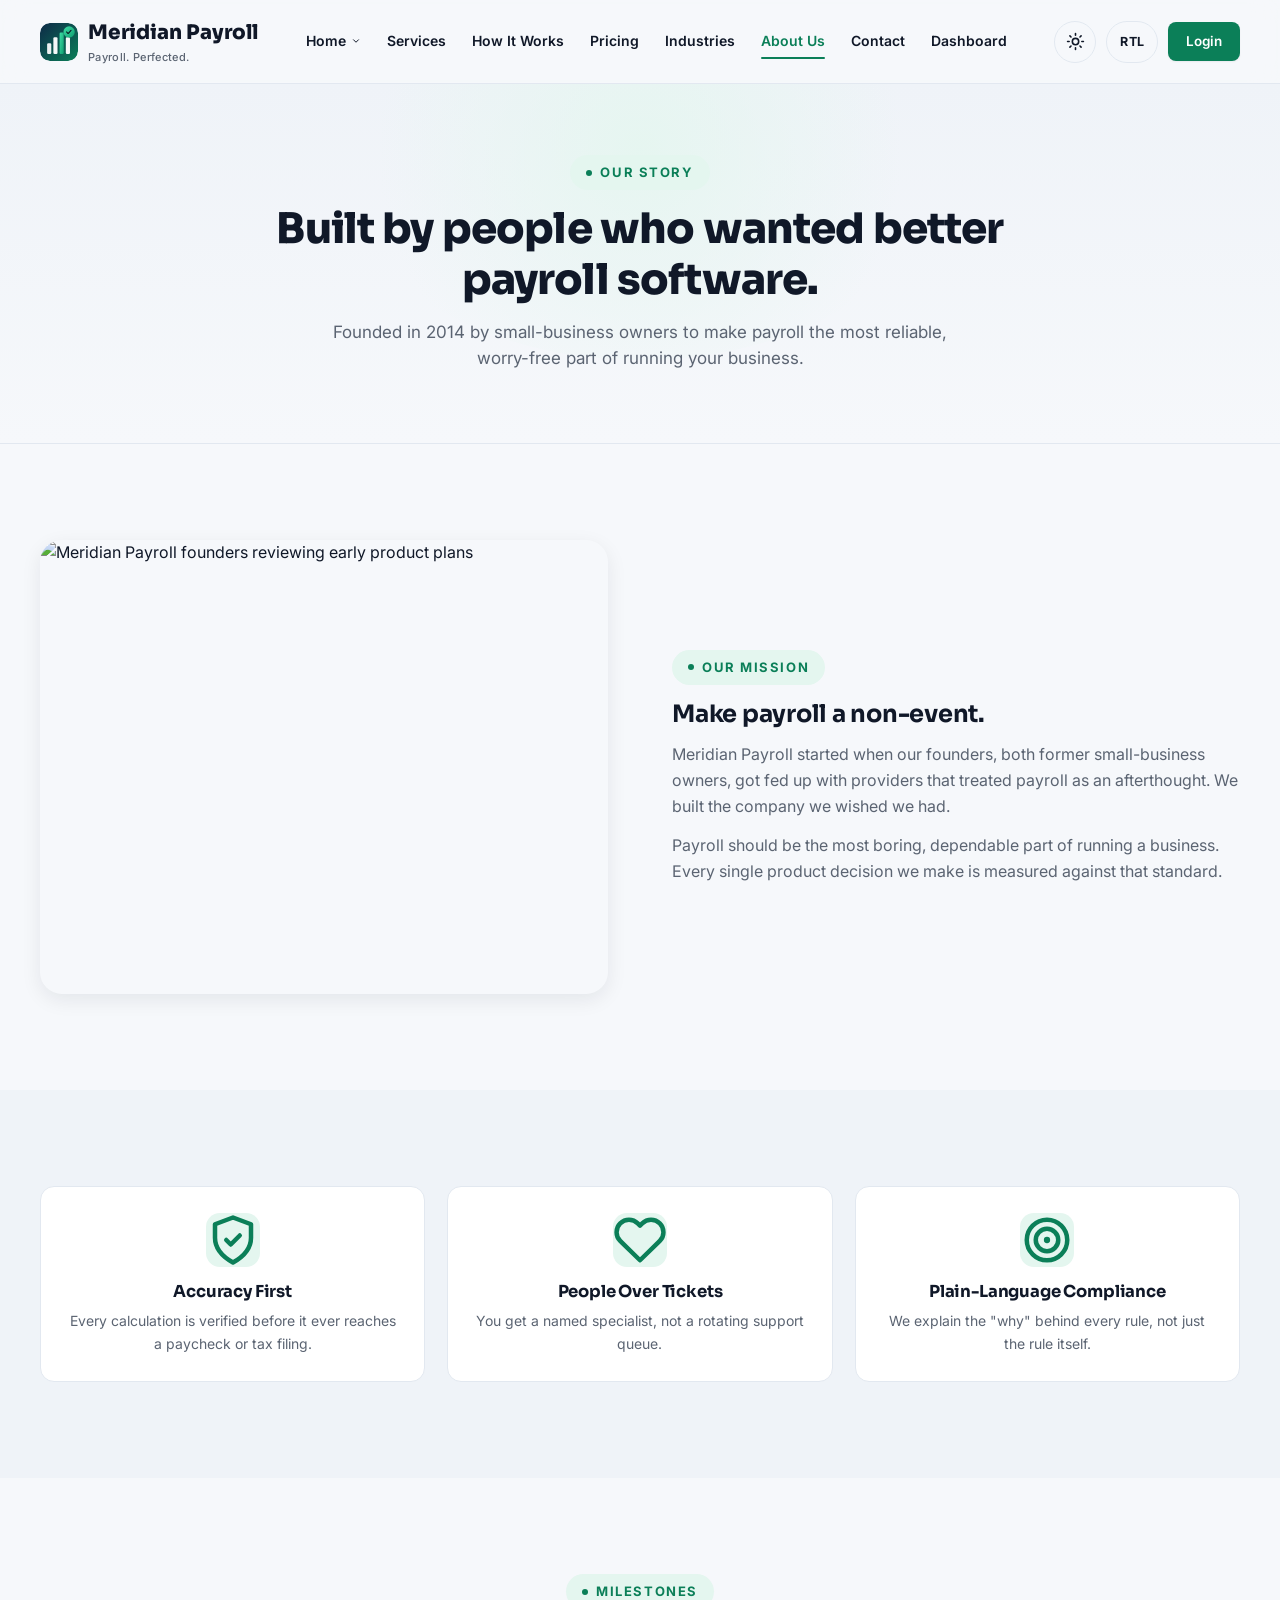
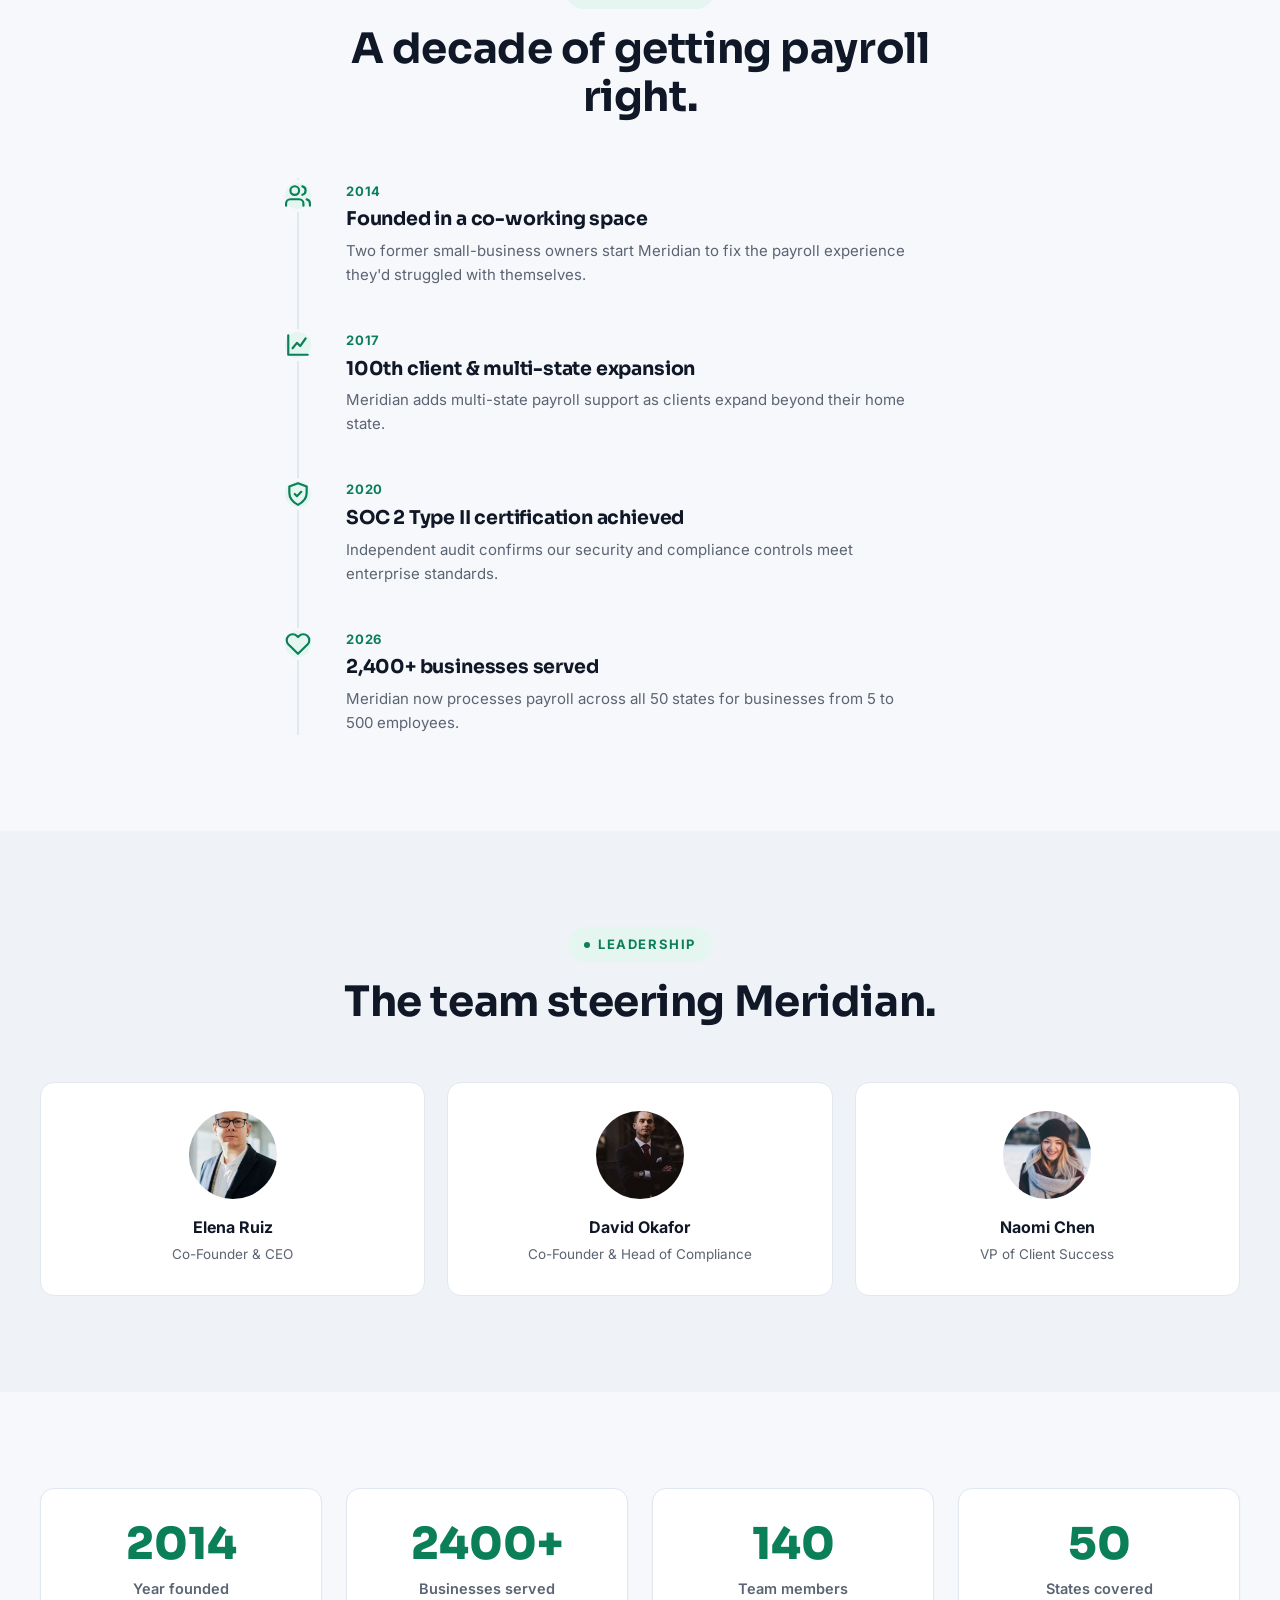
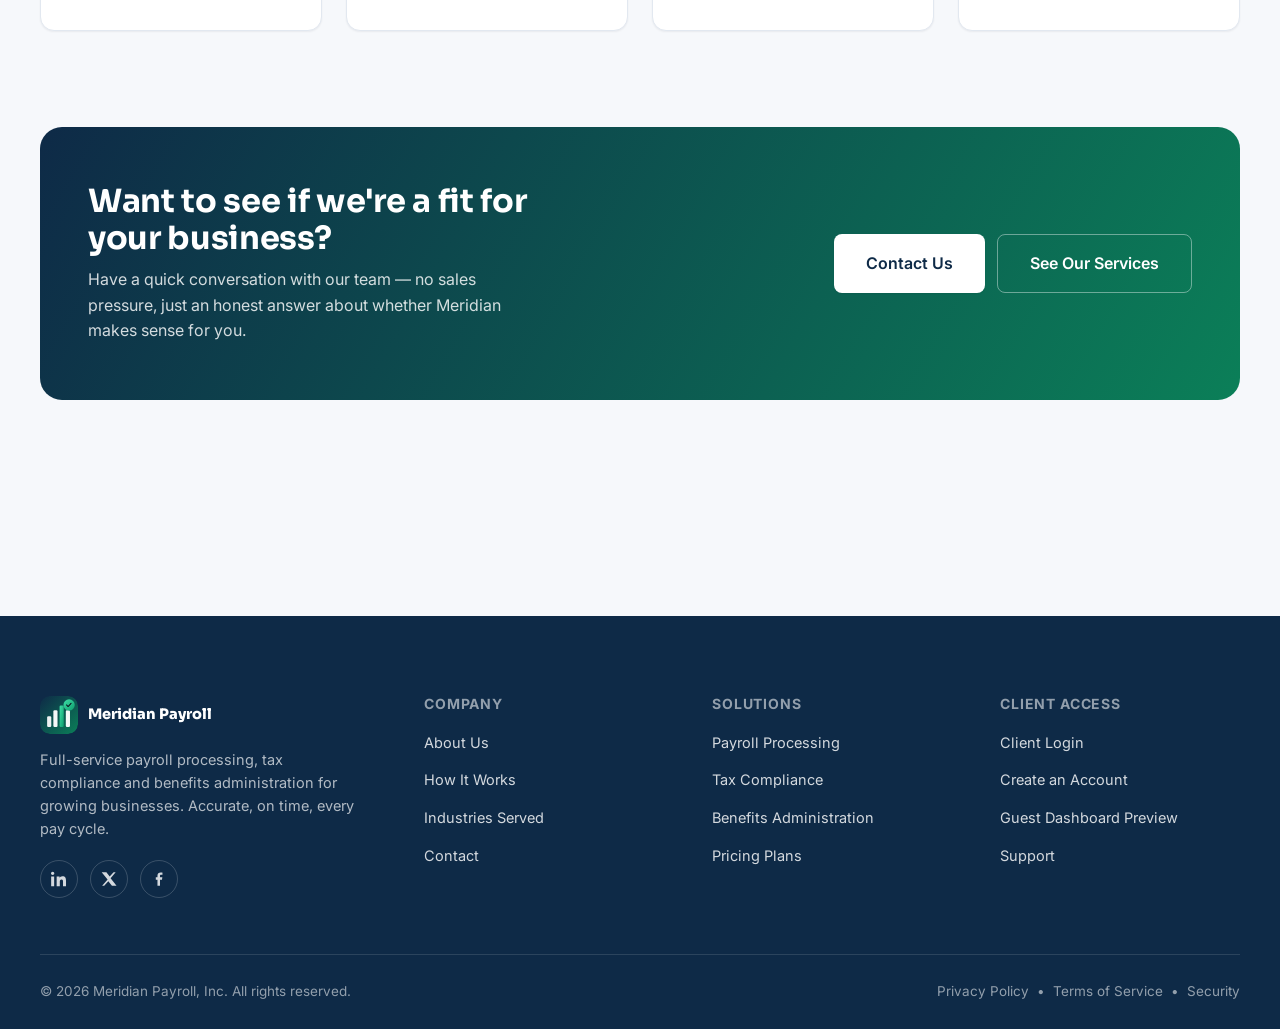
==== commit 9270e2e3: "first commit" ====
--- a/about.html
+++ b/about.html
@@ -131,24 +131,27 @@
   <main>
 
     <!-- 1. HERO / STORY INTRO -->
-    <section class="hero">
-      <div class="container hero-grid">
-        <div>
-          <span class="eyebrow anim-fade-down">Our Story</span>
-          <h1 class="anim-fade-up anim-delay-1">Built by people who were tired of bad payroll software.</h1>
-          <p class="lede anim-fade-up anim-delay-2">Meridian Payroll started in 2014 when our founders, both former small-business owners, got fed up with providers that treated payroll as an afterthought. We built the company we wished we'd had.</p>
-        </div>
-        <img class="anim-scale-in anim-delay-2" style="border-radius:var(--radius-lg); box-shadow:var(--shadow-lg); width:100%; aspect-ratio:4/3.2; object-fit:cover;" src="assets/images/hero/about-hero.jpg" alt="Meridian Payroll founders reviewing early product plans" loading="lazy">
-      </div>
-    </section>
-
-    <!-- 2. MISSION -->
-    <section class="section" style="padding-top:0;">
-      <div class="container">
-        <div class="section-head center" data-reveal>
-          <span class="eyebrow">Our Mission</span>
-          <h2>Make payroll a non-event.</h2>
-          <p>Payroll should be the most boring, reliable part of running a business. Every product decision we make is measured against that goal.</p>
+    <section class="inner-page-hero hero">
+      <div class="container">
+        <div class="anim-fade-up">
+          <span class="eyebrow">Our Story</span>
+          <h1>Built by people who wanted better payroll software.</h1>
+          <p class="lede">Founded in 2014 by small-business owners to make payroll the most reliable, worry-free part of running your business.</p>
+        </div>
+      </div>
+    </section>
+
+    <!-- 2. MISSION & ORIGIN -->
+    <section class="section">
+      <div class="container">
+        <div class="split">
+          <img src="assets/images/hero/about-hero.jpg" alt="Meridian Payroll founders reviewing early product plans" loading="lazy" data-reveal>
+          <div data-reveal>
+            <span class="eyebrow">Our Mission</span>
+            <h2 style="margin-top:16px;">Make payroll a non-event.</h2>
+            <p style="margin-top:14px; color:var(--color-text-muted); font-size:16px;">Meridian Payroll started when our founders, both former small-business owners, got fed up with providers that treated payroll as an afterthought. We built the company we wished we had.</p>
+            <p style="margin-top:14px; color:var(--color-text-muted); font-size:16px;">Payroll should be the most boring, dependable part of running a business. Every single product decision we make is measured against that standard.</p>
+          </div>
         </div>
       </div>
     </section>
--- a/assets/css/responsive.css
+++ b/assets/css/responsive.css
@@ -1,53 +1,361 @@
 /* ==========================================================================
-   RESPONSIVE OVERRIDES
-   Breakpoints: 320-767 mobile | 768-1023 tablet | 1024-1439 laptop | 1440+ large desktop
+   MERIDIAN PAYROLL — COMPREHENSIVE RESPONSIVE SYSTEM
+   Breakpoints: 200px+ | 320px | 375px | 390px | 430px | 480px | 768px | 820px | 1024px | 1280px | 1440px | 1920px+
+   Zero horizontal scroll, fluid typography & spacing, full screen viewport adaptation.
    ========================================================================== */
 
-/* Tablet */
+/* Universal Layout & Overflow Safety */
+html, body {
+  width: 100%;
+  max-width: 100vw;
+  overflow-x: clip;
+}
+
+img, svg, video, canvas, audio, iframe, embed, object {
+  max-width: 100%;
+  height: auto;
+}
+
+input, button, select, textarea {
+  max-width: 100%;
+  box-sizing: border-box;
+}
+
+/* --------------------------------------------------------------------------
+   1. LARGE DESKTOP & ULTRAWIDE (1440px - 1920px+)
+   -------------------------------------------------------------------------- */
+@media (min-width: 1600px) {
+  :root {
+    --container-max: 1380px;
+  }
+  .container {
+    max-width: var(--container-max);
+  }
+}
+
+@media (min-width: 1920px) {
+  :root {
+    --container-max: 1480px;
+    --header-height: 90px;
+  }
+  .section {
+    padding: 110px 0;
+  }
+}
+
+/* --------------------------------------------------------------------------
+   2. LAPTOPS & SMALL DESKTOPS (1024px - 1279px)
+   -------------------------------------------------------------------------- */
+@media (max-width: 1279px) {
+  .hero-grid {
+    gap: 40px;
+  }
+}
+
+/* --------------------------------------------------------------------------
+   3. TABLETS & IPADS (768px - 1023px)
+   -------------------------------------------------------------------------- */
 @media (max-width: 1023px) {
-  :root { --header-height: 76px; }
-  .section { padding: 76px 0; }
-  .footer-grid { gap: 36px; }
-}
-
-/* Mobile */
+  :root {
+    --header-height: 76px;
+  }
+  .section {
+    padding: 72px 0;
+  }
+  .container {
+    padding: 0 28px;
+  }
+  .hero-grid {
+    grid-template-columns: 1fr;
+    gap: 40px;
+    text-align: center;
+  }
+  .hero-kicker {
+    justify-content: center;
+  }
+  .hero p.lede {
+    margin-left: auto;
+    margin-right: auto;
+  }
+  .hero .hero-ctas {
+    justify-content: center;
+  }
+  .hero-visual {
+    max-width: 580px;
+    margin: 0 auto;
+  }
+  .hero-floating-card {
+    left: 12px;
+    bottom: -16px;
+    max-width: 220px;
+  }
+  [dir="rtl"] .hero-floating-card {
+    right: 12px;
+    left: auto;
+  }
+  .hero-badge-top {
+    right: 12px;
+    top: 16px;
+  }
+  [dir="rtl"] .hero-badge-top {
+    left: 12px;
+    right: auto;
+  }
+  .split {
+    grid-template-columns: 1fr;
+    gap: 36px;
+  }
+  .split.reverse > :first-child {
+    order: 2;
+  }
+  .footer-grid {
+    grid-template-columns: repeat(2, 1fr);
+    gap: 36px;
+  }
+  .footer-brand {
+    grid-column: 1 / -1;
+  }
+}
+
+/* --------------------------------------------------------------------------
+   4. MOBILE & SMALL TABLETS (481px - 767px)
+   -------------------------------------------------------------------------- */
 @media (max-width: 767px) {
-  :root { --header-height: 68px; }
-  .brand { font-size: 17px; }
-  .brand-mark, .brand-mark-img { width: 34px; height: 34px; font-size: 14px; }
-  .brand-tag { display: none; }
-  .footer-bottom { flex-direction: column; align-items: flex-start; text-align: left; }
-  [dir="rtl"] .footer-bottom { align-items: flex-start; text-align: right; }
-  .btn-lg { padding: 14px 24px; font-size: 15px; }
-  .mobile-nav { padding: 14px 16px 28px; height: 100dvh; }
-}
-
-/* Tablet: pull floating hero elements fully inside the viewport */
-@media (max-width: 1023px) {
-  .hero-floating-card { left: 12px; bottom: -20px; max-width: 210px; }
-  [dir="rtl"] .hero-floating-card { right: 12px; left: auto; }
-  .hero-badge-top { right: 12px; }
-  [dir="rtl"] .hero-badge-top { left: 12px; right: auto; }
-}
-
-/* Mobile: simplify further, smaller footprint */
-@media (max-width: 560px) {
-  .hero-visual { padding-bottom: 82px; }
-  .hero-floating-card { left: 16px; right: 16px; bottom: 16px; width: auto; max-width: none; padding: 12px 14px; gap: 9px; }
-  [dir="rtl"] .hero-floating-card { right: 16px; left: 16px; }
-  .hero-floating-card strong { font-size: 13.5px; }
-  .hero-floating-card span { font-size: 11.5px; }
-  .hero-badge-top { right: 16px; max-width: calc(100% - 32px); font-size: 12px; padding: 9px 13px; top: 14px; }
-  [dir="rtl"] .hero-badge-top { left: 16px; right: auto; }
-}
-
-/* Small mobile */
-@media (max-width: 380px) {
-  .container { padding: 0 16px; }
-  .theme-toggle, .hamburger { width: 38px; height: 38px; }
-}
-
-/* Large desktop refinement */
-@media (min-width: 1600px) {
-  .container { max-width: 1400px; }
-}
+  :root {
+    --header-height: 68px;
+  }
+  .section {
+    padding: 56px 0;
+  }
+  .container {
+    padding: 0 20px;
+  }
+  .brand {
+    font-size: 17px;
+  }
+  .brand-mark, .brand-mark-img {
+    width: 34px;
+    height: 34px;
+  }
+  .brand-tag {
+    display: none;
+  }
+  .btn-lg {
+    padding: 13px 22px;
+    font-size: 14.5px;
+  }
+  .footer-bottom {
+    flex-direction: column;
+    align-items: flex-start;
+    gap: 14px;
+  }
+  [dir="rtl"] .footer-bottom {
+    align-items: flex-start;
+    text-align: right;
+  }
+  .hero-visual {
+    padding-bottom: 70px;
+  }
+  .hero-floating-card {
+    left: 10px;
+    right: 10px;
+    bottom: 10px;
+    width: auto;
+    max-width: none;
+    padding: 11px 14px;
+    gap: 10px;
+  }
+  [dir="rtl"] .hero-floating-card {
+    right: 10px;
+    left: 10px;
+  }
+  .hero-badge-top {
+    right: 10px;
+    top: 10px;
+    padding: 8px 12px;
+    font-size: 11.5px;
+  }
+  [dir="rtl"] .hero-badge-top {
+    left: 10px;
+    right: auto;
+  }
+  .trust-strip .container {
+    flex-direction: column;
+    align-items: flex-start;
+    gap: 16px;
+  }
+  .cta-banner {
+    padding: 36px 24px;
+    text-align: center;
+    justify-content: center;
+  }
+  .cta-banner h2, .cta-banner p {
+    max-width: 100%;
+  }
+  .cta-banner .hero-ctas {
+    justify-content: center;
+    width: 100%;
+  }
+}
+
+/* --------------------------------------------------------------------------
+   5. STANDARD MOBILE (375px - 480px)
+   -------------------------------------------------------------------------- */
+@media (max-width: 480px) {
+  .hero .hero-ctas {
+    flex-direction: column;
+    width: 100%;
+  }
+  .hero .hero-ctas .btn {
+    width: 100%;
+    justify-content: center;
+  }
+  .hero-fullbleed .hero-ctas {
+    flex-direction: column;
+    width: 100%;
+  }
+  .hero-fullbleed .hero-ctas .btn {
+    width: 100%;
+    justify-content: center;
+  }
+  .bento {
+    grid-template-columns: 1fr;
+    gap: 16px;
+  }
+  .pricing-grid {
+    grid-template-columns: 1fr;
+    gap: 20px;
+  }
+  .pricing-toggle {
+    gap: 10px;
+    font-size: 13.5px;
+  }
+  .footer-grid {
+    grid-template-columns: 1fr;
+    gap: 28px;
+  }
+  .dash-account-grid {
+    grid-template-columns: 1fr;
+  }
+  .form-grid {
+    grid-template-columns: 1fr;
+  }
+}
+
+/* --------------------------------------------------------------------------
+   6. SMALL MOBILE (320px - 374px)
+   -------------------------------------------------------------------------- */
+@media (max-width: 374px) {
+  .container {
+    padding: 0 14px;
+  }
+  .brand {
+    font-size: 15px;
+    gap: 8px;
+  }
+  .brand-mark, .brand-mark-img {
+    width: 30px;
+    height: 30px;
+  }
+  .btn {
+    padding: 11px 18px;
+    font-size: 13.5px;
+  }
+  .btn-sm {
+    padding: 7px 12px;
+    font-size: 12px;
+  }
+  .card {
+    padding: 20px 16px;
+  }
+  .service-card {
+    padding: 20px 16px;
+  }
+  .stat-card {
+    padding: 20px 14px;
+  }
+  .process-step {
+    padding: 20px 16px;
+  }
+  .spotlight-quote blockquote {
+    font-size: 18px;
+  }
+}
+
+/* --------------------------------------------------------------------------
+   7. ULTRA-NARROW VIEWPORTS (200px - 319px)
+   -------------------------------------------------------------------------- */
+@media (max-width: 319px) {
+  :root {
+    --header-height: 60px;
+  }
+  .container {
+    padding: 0 10px;
+  }
+  .site-header .container {
+    gap: 8px;
+  }
+  .brand {
+    font-size: 13px;
+    gap: 6px;
+  }
+  .brand-mark, .brand-mark-img {
+    width: 26px;
+    height: 26px;
+  }
+  .hamburger {
+    width: 34px;
+    height: 34px;
+  }
+  .hamburger span, .hamburger span::before, .hamburger span::after {
+    width: 14px;
+  }
+  .hero-floating-card {
+    position: static;
+    margin-top: 14px;
+    padding: 8px 10px;
+  }
+  .hero-visual {
+    padding-bottom: 0;
+  }
+  .hero-badge-top {
+    position: static;
+    margin-top: 10px;
+    display: inline-flex;
+  }
+  .btn {
+    padding: 9px 12px;
+    font-size: 12px;
+    white-space: normal;
+    word-break: break-word;
+    text-align: center;
+  }
+  .eyebrow, .eyebrow-light {
+    font-size: 10.5px;
+    padding: 4px 10px;
+    letter-spacing: 0.06em;
+  }
+  .hero h1, .inner-page-hero h1, .hero-fullbleed h1 {
+    font-size: 20px !important;
+    word-break: break-word;
+  }
+  .hero p.lede, .inner-page-hero p.lede, .hero-fullbleed p.lede {
+    font-size: 13px !important;
+  }
+  .chip {
+    font-size: 11px;
+    padding: 4px 8px;
+  }
+  .stat-card .num, .hero-fullbleed-stats .num {
+    font-size: 20px !important;
+  }
+  .stat-card .label, .hero-fullbleed-stats .label {
+    font-size: 10.5px !important;
+  }
+  .footer-col h4 {
+    font-size: 13px;
+  }
+  .footer-links a {
+    font-size: 12.5px;
+  }
+}
--- a/assets/css/components.css
+++ b/assets/css/components.css
@@ -10,41 +10,122 @@
 .section-head p { margin-top: 14px; font-size: 17px; color: var(--color-text-muted); }
 
 /* HERO VARIANTS */
-.hero { position: relative; overflow: hidden; padding: 64px 0 100px; }
-.hero-grid { display: grid; grid-template-columns: 1.05fr 0.95fr; gap: 56px; align-items: center; }
-@media (max-width: 980px) { .hero-grid { grid-template-columns: 1fr; gap: 40px; } }
+.hero { position: relative; overflow: hidden; padding: 48px 0 72px; }
+section.hero:not(.inner-page-hero) {
+  min-height: calc(100dvh - var(--header-height));
+  display: flex;
+  align-items: center;
+}
+@media (max-width: 767px) {
+  section.hero:not(.inner-page-hero) {
+    min-height: calc(100dvh - var(--header-height));
+    padding: 32px 0 56px;
+  }
+}
+.hero-grid { display: grid; grid-template-columns: 1.05fr 0.95fr; gap: 56px; align-items: center; width: 100%; }
+@media (max-width: 1023px) { .hero-grid { grid-template-columns: 1fr; gap: 40px; } }
 .hero-kicker { display: flex; align-items: center; gap: 10px; margin-bottom: 20px; }
-.hero h1 { font-size: clamp(34px, 5vw, 58px); letter-spacing: -0.02em; }
+.hero h1 { font-size: clamp(30px, 4.8vw, 56px); letter-spacing: -0.02em; line-height: 1.15; }
 .hero h1 .accent-underline { position: relative; color: var(--color-accent-600); white-space: nowrap; }
-.hero p.lede { font-size: 18px; color: var(--color-text-muted); margin-top: 20px; max-width: 520px; }
-.hero .hero-ctas { display: flex; gap: 14px; flex-wrap: wrap; margin-top: 32px; }
-.hero-visual { position: relative; }
-.hero-visual img { border-radius: var(--radius-lg); box-shadow: var(--shadow-lg); width: 100%; aspect-ratio: 4/3.1; object-fit: cover; }
-.hero-floating-card { position: absolute; bottom: -24px; left: -24px; background: var(--color-surface); border: 1px solid var(--color-border); border-radius: var(--radius-md); padding: 16px 20px; box-shadow: var(--shadow-lg); display: flex; align-items: center; gap: 12px; max-width: 240px; }
-[dir="rtl"] .hero-floating-card { left: auto; right: -24px; }
-.hero-floating-card .dot { width: 42px; height: 42px; border-radius: 12px; background: var(--color-accent-soft); color: var(--color-accent-600); display:flex; align-items:center; justify-content:center; flex-shrink:0; }
-.hero-floating-card strong { display:block; font-size: 15px; }
-.hero-floating-card span { font-size: 12.5px; color: var(--color-text-muted); }
-.hero-badge-top { position: absolute; top: 24px; right: -18px; background: var(--color-surface); border: 1px solid var(--color-border); border-radius: var(--radius-md); padding: 12px 16px; box-shadow: var(--shadow-lg); font-size: 13.5px; font-weight: 700; display: flex; align-items: center; gap: 8px; animation: floatY 6s ease-in-out infinite; }
-[dir="rtl"] .hero-badge-top { right: auto; left: -18px; }
-@media (max-width: 560px) {
-  .hero-visual { padding-bottom: 82px; }
-  .hero-floating-card { left: 16px; right: 16px; bottom: 16px; width: auto; max-width: none; padding: 12px 14px; gap: 9px; }
-  [dir="rtl"] .hero-floating-card { right: 16px; left: 16px; }
-  .hero-floating-card strong { font-size: 13.5px; }
-  .hero-floating-card span { font-size: 11.5px; }
-  .hero-badge-top { right: 16px; max-width: calc(100% - 32px); font-size: 12px; padding: 9px 13px; top: 14px; }
-  [dir="rtl"] .hero-badge-top { left: 16px; right: auto; }
-}
+.hero p.lede { font-size: clamp(15.5px, 1.8vw, 18px); color: var(--color-text-muted); margin-top: 18px; max-width: 520px; line-height: 1.6; }
+.hero .hero-ctas { display: flex; gap: 14px; flex-wrap: wrap; margin-top: 28px; }
+.hero-visual { position: relative; width: 100%; }
+.hero-visual img { border-radius: var(--radius-lg); box-shadow: var(--shadow-lg); width: 100%; aspect-ratio: 4/3.1; max-height: 480px; object-fit: cover; }
+.hero-floating-card { position: absolute; bottom: -20px; left: -20px; background: var(--color-surface); border: 1px solid var(--color-border); border-radius: var(--radius-md); padding: 14px 18px; box-shadow: var(--shadow-lg); display: flex; align-items: center; gap: 12px; max-width: 250px; }
+[dir="rtl"] .hero-floating-card { left: auto; right: -20px; }
+.hero-floating-card .dot { width: 40px; height: 40px; border-radius: 12px; background: var(--color-accent-soft); color: var(--color-accent-600); display:flex; align-items:center; justify-content:center; flex-shrink:0; }
+.hero-floating-card strong { display:block; font-size: 14.5px; }
+.hero-floating-card span { font-size: 12px; color: var(--color-text-muted); }
+.hero-badge-top { position: absolute; top: 20px; right: -16px; background: var(--color-surface); border: 1px solid var(--color-border); border-radius: var(--radius-md); padding: 10px 15px; box-shadow: var(--shadow-lg); font-size: 13px; font-weight: 700; display: flex; align-items: center; gap: 8px; animation: floatY 6s ease-in-out infinite; }
+[dir="rtl"] .hero-badge-top { right: auto; left: -16px; }
+
 .hero::before { content: ""; position: absolute; top: -180px; inset-inline-end: -160px; width: 520px; height: 520px; background: radial-gradient(circle, var(--color-accent-soft) 0%, transparent 70%); z-index: -1; border-radius: 50%; }
-.hero-centered { text-align: center; padding: 72px 0 64px; }
-.hero-centered .section-head { margin-left: auto; margin-right: auto; }
-.hero-centered h1 { font-size: clamp(32px, 5vw, 52px); }
-.hero-centered p.lede { max-width: 620px; margin: 18px auto 0; }
-.hero-centered .hero-ctas { justify-content: center; }
-.hero-media-strip { margin-top: 48px; display: grid; grid-template-columns: 1.3fr 1fr 1fr; gap: 16px; }
-@media (max-width: 767px) { .hero-media-strip { grid-template-columns: 1fr; } }
-.hero-media-strip img { border-radius: var(--radius-md); width: 100%; height: 220px; object-fit: cover; box-shadow: var(--shadow-md); }
+
+/* UNIFIED INNER PAGE HERO (Services, How It Works, Pricing, Industries, About Us, Contact) */
+.inner-page-hero {
+  position: relative;
+  overflow: hidden;
+  display: flex;
+  align-items: center;
+  justify-content: center;
+  text-align: center;
+  min-height: 360px;
+  padding: 60px 0;
+  background: linear-gradient(180deg, var(--color-surface-alt) 0%, var(--color-bg) 100%);
+  border-bottom: 1px solid var(--color-border);
+}
+.inner-page-hero::before {
+  content: "";
+  position: absolute;
+  top: -40%;
+  left: 50%;
+  transform: translateX(-50%);
+  width: 620px;
+  height: 420px;
+  background: radial-gradient(circle, var(--color-accent-soft) 0%, transparent 70%);
+  z-index: 0;
+  pointer-events: none;
+  opacity: 0.85;
+}
+.inner-page-hero .container {
+  position: relative;
+  z-index: 1;
+  display: flex;
+  flex-direction: column;
+  align-items: center;
+  justify-content: center;
+  max-width: 840px;
+  width: 100%;
+}
+.inner-page-hero .eyebrow {
+  margin-bottom: 14px;
+}
+.inner-page-hero h1 {
+  font-size: clamp(24px, 3.8vw, 42px);
+  font-weight: 800;
+  line-height: 1.2;
+  letter-spacing: -0.02em;
+  margin: 0;
+  max-width: 760px;
+}
+.inner-page-hero p.lede {
+  font-size: clamp(14.5px, 1.6vw, 17px);
+  line-height: 1.55;
+  color: var(--color-text-muted);
+  max-width: 620px;
+  margin: 14px auto 0;
+}
+@media (max-width: 1023px) {
+  .inner-page-hero {
+    min-height: 320px;
+    padding: 50px 0;
+  }
+}
+@media (max-width: 767px) {
+  .inner-page-hero {
+    min-height: 310px;
+    padding: 40px 0;
+  }
+  .inner-page-hero h1 {
+    font-size: clamp(21px, 5.5vw, 28px);
+  }
+  .inner-page-hero p.lede {
+    font-size: 14px;
+    margin-top: 10px;
+  }
+}
+@media (max-width: 380px) {
+  .inner-page-hero {
+    min-height: 340px;
+    padding: 30px 0;
+  }
+}
+@media (max-width: 280px) {
+  .inner-page-hero {
+    min-height: 380px;
+    padding: 24px 0;
+  }
+}
 
 /* TRUST / LOGO TICKER */
 .trust-strip { padding: 36px 0; border-top: 1px solid var(--color-border); border-bottom: 1px solid var(--color-border); overflow: hidden; }
@@ -481,26 +562,63 @@
 .tab-panel.is-active { display: block; animation: fadeIn 0.4s ease both; }
 
 /* HOME 2 — DISTINCT LAYOUT PATTERNS (full-bleed hero, stat bar, spotlight quote, split CTA) */
-.hero-fullbleed { position: relative; min-height: 560px; display: flex; align-items: center; overflow: hidden; border-radius: 0 0 var(--radius-lg) var(--radius-lg); }
+.hero-fullbleed {
+  position: relative;
+  min-height: calc(100dvh - var(--header-height) - 48px);
+  display: flex;
+  align-items: center;
+  justify-content: center;
+  overflow: hidden;
+  border-radius: 0 0 var(--radius-lg) var(--radius-lg);
+  padding: 64px 0 84px;
+}
+@media (max-width: 1023px) {
+  .hero-fullbleed {
+    min-height: calc(100dvh - var(--header-height) - 64px);
+    padding: 60px 0 80px;
+  }
+}
+@media (max-width: 767px) {
+  .hero-fullbleed {
+    min-height: calc(100dvh - var(--header-height) - 60px);
+    padding: 48px 0 64px;
+  }
+}
 .hero-fullbleed img { position: absolute; inset: 0; width: 100%; height: 100%; object-fit: cover; z-index: 0; }
 .hero-fullbleed::before { content: ""; position: absolute; inset: 0; background: linear-gradient(180deg, rgba(10,20,32,0.75) 0%, rgba(10,20,32,0.88) 100%); z-index: 1; }
 [data-theme="dark"] .hero-fullbleed::before { background: linear-gradient(180deg, rgba(6,13,23,0.82) 0%, rgba(6,13,23,0.93) 100%); }
-.hero-fullbleed .container { position: relative; z-index: 2; text-align: center; padding-top: 60px; padding-bottom: 90px; }
+.hero-fullbleed .container { position: relative; z-index: 2; text-align: center; max-width: 880px; width: 100%; }
 .hero-fullbleed h1, .hero-fullbleed p, .hero-fullbleed .eyebrow-light { color: #fff; }
-.hero-fullbleed h1 { font-size: clamp(34px, 5.4vw, 60px); max-width: 820px; margin: 0 auto; }
-.hero-fullbleed p.lede { color: rgba(255,255,255,0.82); max-width: 600px; margin: 18px auto 0; }
-.hero-fullbleed .hero-ctas { justify-content: center; }
-.eyebrow-light { display: inline-flex; align-items: center; gap: 8px; font-size: 13px; font-weight: 700; letter-spacing: 0.12em; text-transform: uppercase; color: #fff; background: rgba(255,255,255,0.14); padding: 7px 16px; border-radius: var(--radius-pill); backdrop-filter: blur(6px); }
+.hero-fullbleed h1 { font-size: clamp(30px, 4.8vw, 56px); max-width: 820px; margin: 16px auto 0; line-height: 1.15; }
+.hero-fullbleed p.lede { color: rgba(255,255,255,0.85); max-width: 620px; margin: 18px auto 0; font-size: clamp(15px, 1.8vw, 17.5px); line-height: 1.6; }
+.hero-fullbleed .hero-ctas { justify-content: center; margin-top: 28px; }
+.eyebrow-light { display: inline-flex; align-items: center; gap: 8px; font-size: 13px; font-weight: 700; letter-spacing: 0.12em; text-transform: uppercase; color: #fff; background: rgba(255,255,255,0.14); padding: 7px 16px; border-radius: var(--radius-pill); backdrop-filter: blur(6px); -webkit-backdrop-filter: blur(6px); }
 .hero-fullbleed-stats {
-  position: relative; z-index: 3; margin: -56px auto 0; max-width: 920px;
+  position: relative; z-index: 3; margin: -52px auto 0; max-width: 920px; width: 100%;
   background: var(--color-surface); border-radius: var(--radius-lg); box-shadow: var(--shadow-lg);
+  border: 1px solid var(--color-border);
   display: grid; grid-template-columns: repeat(4, 1fr);
 }
-.hero-fullbleed-stats > div { padding: 26px 16px; text-align: center; border-inline-end: 1px solid var(--color-border); }
+.hero-fullbleed-stats > div { padding: 24px 14px; text-align: center; border-inline-end: 1px solid var(--color-border); }
 .hero-fullbleed-stats > div:last-child { border-inline-end: none; }
-.hero-fullbleed-stats .num { font-family: var(--font-heading); font-size: clamp(24px,2.6vw,32px); font-weight: 800; color: var(--color-accent-600); }
+.hero-fullbleed-stats .num { font-family: var(--font-heading); font-size: clamp(22px, 2.5vw, 32px); font-weight: 800; color: var(--color-accent-600); line-height: 1.2; }
 .hero-fullbleed-stats .label { font-size: 12.5px; color: var(--color-text-muted); font-weight: 600; margin-top: 4px; }
-@media (max-width: 700px) { .hero-fullbleed-stats { grid-template-columns: repeat(2, 1fr); } .hero-fullbleed-stats > div:nth-child(2) { border-inline-end: none; } }
+@media (max-width: 820px) {
+  .hero-fullbleed-stats { grid-template-columns: repeat(2, 1fr); margin: -40px auto 0; }
+  .hero-fullbleed-stats > div:nth-child(2) { border-inline-end: none; }
+  .hero-fullbleed-stats > div:nth-child(1), .hero-fullbleed-stats > div:nth-child(2) { border-bottom: 1px solid var(--color-border); }
+}
+@media (max-width: 480px) {
+  .hero-fullbleed-stats { margin: -32px auto 0; border-radius: var(--radius-md); }
+  .hero-fullbleed-stats > div { padding: 16px 8px; }
+  .hero-fullbleed-stats .num { font-size: clamp(18px, 4.5vw, 24px); }
+  .hero-fullbleed-stats .label { font-size: 11px; }
+}
+@media (max-width: 280px) {
+  .hero-fullbleed-stats { grid-template-columns: 1fr; margin: 20px auto 0; }
+  .hero-fullbleed-stats > div { border-inline-end: none; border-bottom: 1px solid var(--color-border); }
+  .hero-fullbleed-stats > div:last-child { border-bottom: none; }
+}
 
 .spotlight-quote { max-width: 780px; margin: 0 auto; text-align: center; }
 .spotlight-quote .stars { justify-content: center; margin-bottom: 22px; }
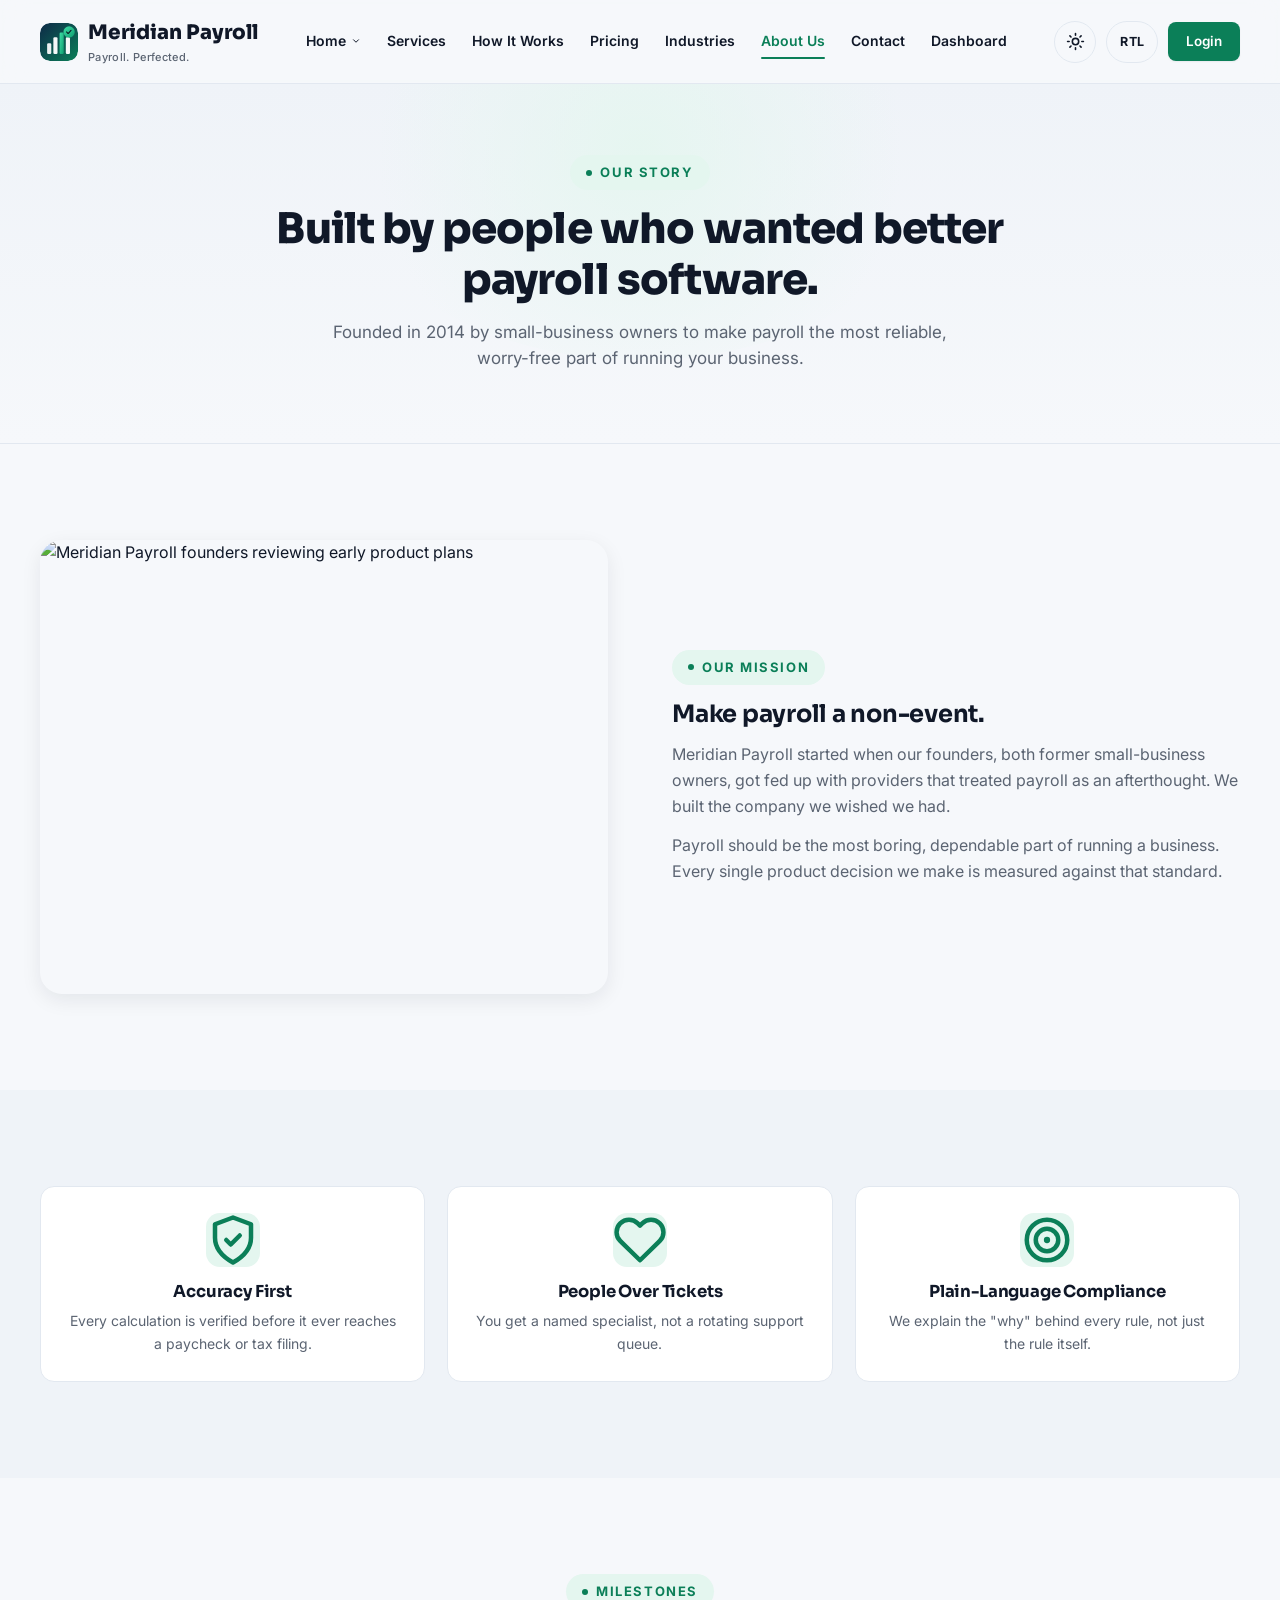
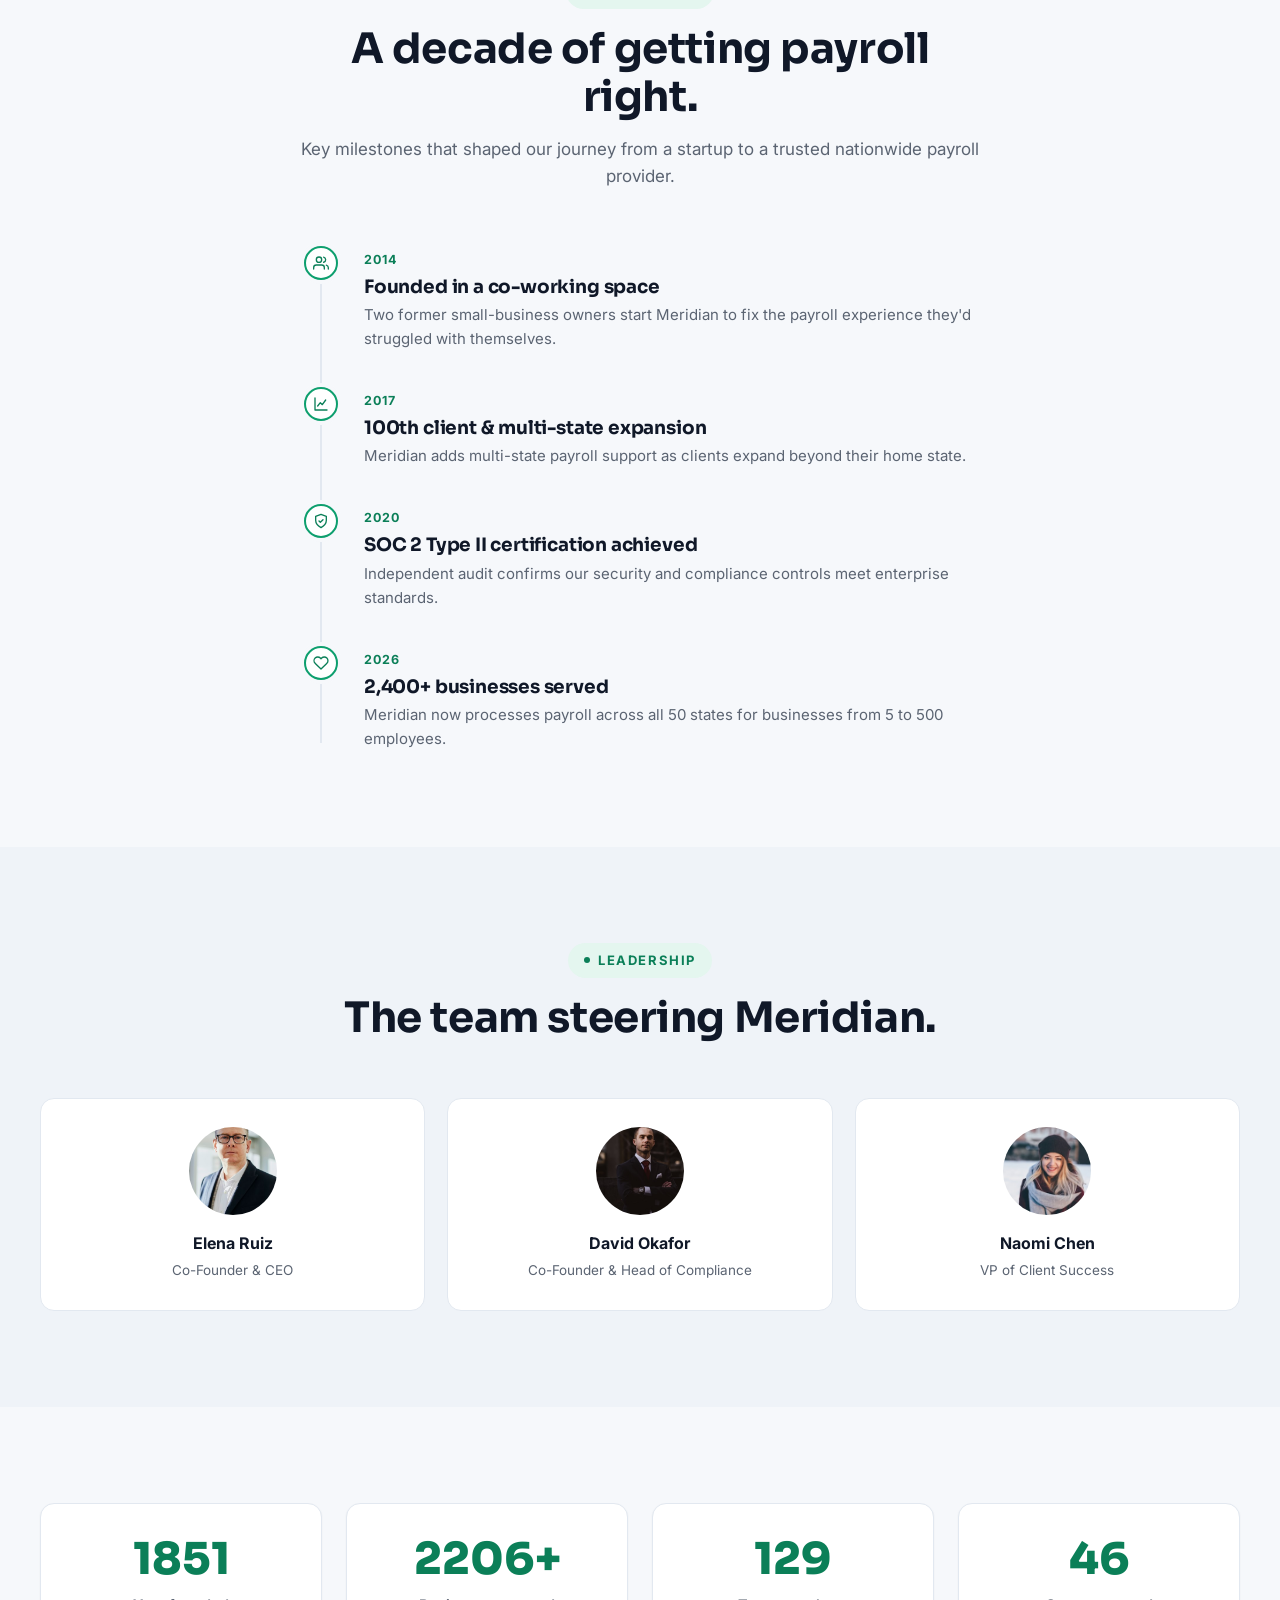
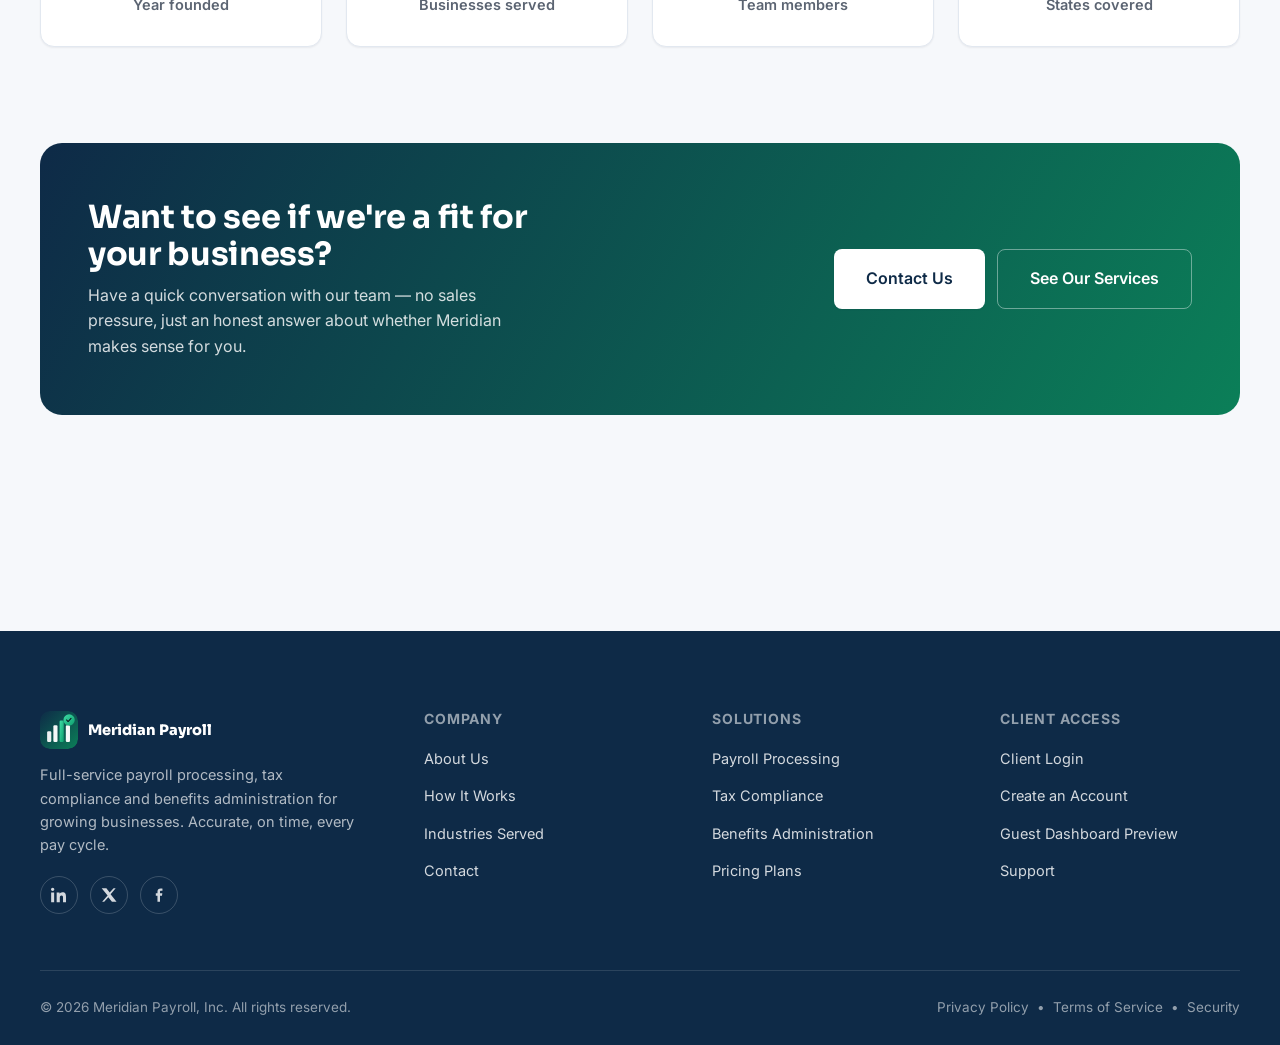
==== commit 8d474511: "first commit" ====
--- a/about.html
+++ b/about.html
@@ -169,35 +169,38 @@
 
     <!-- 4. TIMELINE -->
     <section class="section">
-      <div class="container" style="max-width:820px;">
+      <div class="container">
         <div class="section-head center" data-reveal>
           <span class="eyebrow">Milestones</span>
           <h2>A decade of getting payroll right.</h2>
-        </div>
-        <div class="timeline">
-          <div class="timeline-item" data-reveal>
-            <div class="timeline-dot"><svg viewBox="0 0 24 24" fill="none" stroke="currentColor" stroke-width="2" stroke-linecap="round" stroke-linejoin="round"><path d="M17 21v-2a4 4 0 0 0-4-4H5a4 4 0 0 0-4 4v2"/><circle cx="9" cy="7" r="4"/><path d="M23 21v-2a4 4 0 0 0-3-3.87M16 3.13a4 4 0 0 1 0 7.75"/></svg></div>
-            <span class="year">2014</span>
-            <h3>Founded in a co-working space</h3>
-            <p>Two former small-business owners start Meridian to fix the payroll experience they'd struggled with themselves.</p>
-          </div>
-          <div class="timeline-item" data-reveal data-reveal-delay="1">
-            <div class="timeline-dot"><svg viewBox="0 0 24 24" fill="none" stroke="currentColor" stroke-width="2" stroke-linecap="round" stroke-linejoin="round"><path d="M3 3v18h18"/><path d="M7 15l4-5 3 3 5-7"/></svg></div>
-            <span class="year">2017</span>
-            <h3>100th client & multi-state expansion</h3>
-            <p>Meridian adds multi-state payroll support as clients expand beyond their home state.</p>
-          </div>
-          <div class="timeline-item" data-reveal data-reveal-delay="2">
-            <div class="timeline-dot"><svg viewBox="0 0 24 24" fill="none" stroke="currentColor" stroke-width="2" stroke-linecap="round" stroke-linejoin="round"><path d="M12 2 4 5v6c0 5 3.5 8.5 8 11 4.5-2.5 8-6 8-11V5l-8-3z"/><path d="m9 12 2 2 4-4"/></svg></div>
-            <span class="year">2020</span>
-            <h3>SOC 2 Type II certification achieved</h3>
-            <p>Independent audit confirms our security and compliance controls meet enterprise standards.</p>
-          </div>
-          <div class="timeline-item" data-reveal data-reveal-delay="3">
-            <div class="timeline-dot"><svg viewBox="0 0 24 24" fill="none" stroke="currentColor" stroke-width="2" stroke-linecap="round" stroke-linejoin="round"><path d="M20.8 4.6a5.5 5.5 0 0 0-7.8 0L12 5.6l-1-1a5.5 5.5 0 0 0-7.8 7.8l1 1L12 21l7.8-7.6 1-1a5.5 5.5 0 0 0 0-7.8z"/></svg></div>
-            <span class="year">2026</span>
-            <h3>2,400+ businesses served</h3>
-            <p>Meridian now processes payroll across all 50 states for businesses from 5 to 500 employees.</p>
+          <p>Key milestones that shaped our journey from a startup to a trusted nationwide payroll provider.</p>
+        </div>
+        <div class="timeline-wrap" data-reveal>
+          <div class="timeline">
+            <div class="timeline-item">
+              <div class="timeline-dot"><svg viewBox="0 0 24 24" fill="none" stroke="currentColor" stroke-width="2" stroke-linecap="round" stroke-linejoin="round"><path d="M17 21v-2a4 4 0 0 0-4-4H5a4 4 0 0 0-4 4v2"/><circle cx="9" cy="7" r="4"/><path d="M23 21v-2a4 4 0 0 0-3-3.87M16 3.13a4 4 0 0 1 0 7.75"/></svg></div>
+              <span class="year">2014</span>
+              <h3>Founded in a co-working space</h3>
+              <p>Two former small-business owners start Meridian to fix the payroll experience they'd struggled with themselves.</p>
+            </div>
+            <div class="timeline-item">
+              <div class="timeline-dot"><svg viewBox="0 0 24 24" fill="none" stroke="currentColor" stroke-width="2" stroke-linecap="round" stroke-linejoin="round"><path d="M3 3v18h18"/><path d="M7 15l4-5 3 3 5-7"/></svg></div>
+              <span class="year">2017</span>
+              <h3>100th client & multi-state expansion</h3>
+              <p>Meridian adds multi-state payroll support as clients expand beyond their home state.</p>
+            </div>
+            <div class="timeline-item">
+              <div class="timeline-dot"><svg viewBox="0 0 24 24" fill="none" stroke="currentColor" stroke-width="2" stroke-linecap="round" stroke-linejoin="round"><path d="M12 2 4 5v6c0 5 3.5 8.5 8 11 4.5-2.5 8-6 8-11V5l-8-3z"/><path d="m9 12 2 2 4-4"/></svg></div>
+              <span class="year">2020</span>
+              <h3>SOC 2 Type II certification achieved</h3>
+              <p>Independent audit confirms our security and compliance controls meet enterprise standards.</p>
+            </div>
+            <div class="timeline-item">
+              <div class="timeline-dot"><svg viewBox="0 0 24 24" fill="none" stroke="currentColor" stroke-width="2" stroke-linecap="round" stroke-linejoin="round"><path d="M20.8 4.6a5.5 5.5 0 0 0-7.8 0L12 5.6l-1-1a5.5 5.5 0 0 0-7.8 7.8l1 1L12 21l7.8-7.6 1-1a5.5 5.5 0 0 0 0-7.8z"/></svg></div>
+              <span class="year">2026</span>
+              <h3>2,400+ businesses served</h3>
+              <p>Meridian now processes payroll across all 50 states for businesses from 5 to 500 employees.</p>
+            </div>
           </div>
         </div>
       </div>
--- a/assets/css/style.css
+++ b/assets/css/style.css
@@ -172,6 +172,8 @@
   display: inline-flex;
   align-items: center;
   gap: 8px;
+  width: fit-content;
+  max-width: fit-content;
   font-family: var(--font-body);
   font-size: 13px;
   font-weight: 700;
--- a/assets/css/responsive.css
+++ b/assets/css/responsive.css
@@ -280,6 +280,14 @@
   .spotlight-quote blockquote {
     font-size: 18px;
   }
+  .contact-form-card,
+  .contact-sidebar-card {
+    padding: 20px 14px;
+  }
+  .contact-channel-item {
+    padding: 10px 12px;
+    gap: 10px;
+  }
 }
 
 /* --------------------------------------------------------------------------
@@ -358,4 +366,32 @@
   .footer-links a {
     font-size: 12.5px;
   }
-}
+  .timeline {
+    margin-top: 16px;
+  }
+  .timeline::before {
+    left: 12px;
+  }
+  [dir="rtl"] .timeline::before {
+    right: 12px;
+  }
+  .timeline-dot {
+    inset-inline-start: -2px;
+    width: 28px;
+    height: 28px;
+  }
+  .timeline-dot svg {
+    width: 12px;
+    height: 12px;
+  }
+  .timeline-item {
+    padding-inline-start: 40px;
+    padding-bottom: 22px;
+  }
+  .timeline-item h3 {
+    font-size: 15px;
+  }
+  .timeline-item p {
+    font-size: 13px;
+  }
+}
--- a/assets/css/components.css
+++ b/assets/css/components.css
@@ -220,15 +220,109 @@
 [data-theme="dark"] .process-step .step-num { background: var(--color-btn-fill); }
 .process-step h3 { font-size: 17px; margin-bottom: 8px; }
 .process-step p { font-size: 14.5px; color: var(--color-text-muted); }
-.timeline { position: relative; margin-top: 20px; }
-.timeline::before { content: ""; position: absolute; top: 0; bottom: 0; left: 27px; width: 2px; background: var(--color-border); }
-[dir="rtl"] .timeline::before { left: auto; right: 27px; }
-.timeline-item { position: relative; padding-inline-start: 76px; padding-bottom: 40px; }
-.timeline-item:last-child { padding-bottom: 0; }
-.timeline-dot { position: absolute; inset-inline-start: 12px; top: 2px; width: 32px; height: 32px; border-radius: 50%; background: var(--color-accent-soft); color: var(--color-accent-600); display: flex; align-items: center; justify-content: center; border: 3px solid var(--color-bg); }
-.timeline-item .year { font-size: 13px; font-weight: 700; color: var(--color-accent-600); text-transform: uppercase; letter-spacing: 0.06em; }
-.timeline-item h3 { font-size: 19px; margin: 6px 0 8px; }
-.timeline-item p { color: var(--color-text-muted); font-size: 15px; max-width: 560px; }
+
+.timeline-wrap {
+  max-width: 680px;
+  margin: 0 auto;
+  width: 100%;
+}
+.timeline {
+  position: relative;
+  margin-top: 24px;
+  width: 100%;
+}
+.timeline::before {
+  content: "";
+  position: absolute;
+  top: 8px;
+  bottom: 8px;
+  left: 20px;
+  width: 2px;
+  background: var(--color-border);
+}
+[dir="rtl"] .timeline::before {
+  left: auto;
+  right: 20px;
+}
+.timeline-item {
+  position: relative;
+  padding-inline-start: 64px;
+  padding-bottom: 36px;
+}
+.timeline-item:last-child {
+  padding-bottom: 0;
+}
+.timeline-dot {
+  position: absolute;
+  inset-inline-start: 4px;
+  top: 0;
+  width: 34px;
+  height: 34px;
+  border-radius: 50%;
+  background: var(--color-surface);
+  color: var(--color-accent-600);
+  display: flex;
+  align-items: center;
+  justify-content: center;
+  border: 2px solid var(--color-accent);
+  box-shadow: 0 0 0 4px var(--color-bg);
+  transition: transform var(--dur-fast) ease;
+}
+.timeline-dot svg {
+  width: 16px;
+  height: 16px;
+}
+.timeline-item:hover .timeline-dot {
+  transform: scale(1.1);
+}
+.timeline-item .year {
+  font-size: 12.5px;
+  font-weight: 700;
+  color: var(--color-accent-600);
+  text-transform: uppercase;
+  letter-spacing: 0.08em;
+  display: inline-block;
+  margin-bottom: 2px;
+}
+.timeline-item h3 {
+  font-size: 18.5px;
+  margin: 4px 0 6px;
+  font-weight: 700;
+}
+.timeline-item p {
+  color: var(--color-text-muted);
+  font-size: 15px;
+  line-height: 1.6;
+  max-width: 100%;
+}
+
+@media (max-width: 640px) {
+  .timeline::before {
+    left: 16px;
+  }
+  [dir="rtl"] .timeline::before {
+    right: 16px;
+  }
+  .timeline-dot {
+    inset-inline-start: 0;
+    width: 32px;
+    height: 32px;
+  }
+  .timeline-dot svg {
+    width: 14px;
+    height: 14px;
+  }
+  .timeline-item {
+    padding-inline-start: 50px;
+    padding-bottom: 28px;
+  }
+  .timeline-item h3 {
+    font-size: 16.5px;
+  }
+  .timeline-item p {
+    font-size: 14px;
+  }
+}
 
 /* TESTIMONIALS */
 .testimonial-grid { display: grid; grid-template-columns: repeat(3, 1fr); gap: 24px; }
@@ -277,11 +371,50 @@
 .price-card .price .amount { font-family: var(--font-heading); font-size: 42px; font-weight: 800; }
 .price-card .price .period { font-size: 14px; color: var(--color-text-muted); }
 .price-card .price-note { font-size: 13px; color: var(--color-text-muted); margin-bottom: 20px; }
-.price-card .list-check { margin-top: 4px; margin-bottom: 26px; flex: 1; }
-.price-card .list-check .check { width: 22px; height: 22px; }
-.price-card .list-check .check svg { width: 12px; height: 12px; }
-.price-card .list-check span { font-size: 14px; }
-.price-card .btn { width: 100%; }
+.price-card .list-check {
+  display: flex;
+  flex-direction: column;
+  gap: 16px;
+  margin-top: 4px;
+  margin-bottom: 28px;
+  flex: 1;
+}
+.price-card .list-check li {
+  display: flex;
+  align-items: flex-start;
+  gap: 12px;
+}
+.price-card .list-check .check {
+  width: 22px;
+  height: 22px;
+  margin-top: 1px;
+  flex-shrink: 0;
+}
+.price-card .list-check .check svg {
+  width: 12px;
+  height: 12px;
+}
+.price-card .list-check > li > div {
+  flex: 1;
+  min-width: 0;
+}
+.price-card .list-check strong {
+  display: block;
+  font-size: 14.5px;
+  font-weight: 700;
+  line-height: 1.35;
+  color: var(--color-text);
+  white-space: normal;
+}
+.price-card .list-check span.desc {
+  display: block;
+  font-size: 13px;
+  color: var(--color-text-muted);
+  line-height: 1.35;
+  margin-top: 2px;
+  white-space: normal;
+}
+.price-card .btn { width: 100%; margin-top: auto; }
 .pricing-compare { overflow-x: auto; }
 .pricing-compare table { width: 100%; border-collapse: collapse; min-width: 640px; }
 .pricing-compare th, .pricing-compare td { padding: 16px 18px; text-align: start; border-bottom: 1px solid var(--color-border); font-size: 14.5px; }
@@ -657,3 +790,144 @@
 .value-card .v-icon { width: 54px; height: 54px; border-radius: 14px; background: var(--color-accent-soft); color: var(--color-accent-600); display:flex; align-items:center; justify-content:center; margin: 0 auto 16px; }
 .value-card h3 { font-size: 16.5px; margin-bottom: 8px; }
 .value-card p { font-size: 14px; color: var(--color-text-muted); }
+
+/* CONTACT PAGE LAYOUT */
+.contact-layout {
+  display: grid;
+  grid-template-columns: 1.12fr 0.88fr;
+  gap: 28px;
+  align-items: stretch;
+  max-width: 1080px;
+  margin: 0 auto;
+}
+@media (max-width: 980px) {
+  .contact-layout {
+    grid-template-columns: 1fr;
+    max-width: 620px;
+    gap: 24px;
+  }
+}
+.contact-form-card {
+  padding: 36px 32px;
+  display: flex;
+  flex-direction: column;
+  height: 100%;
+}
+.contact-card-head.center {
+  text-align: center;
+  display: flex;
+  flex-direction: column;
+  align-items: center;
+  margin-bottom: 24px;
+}
+.contact-card-head.center .eyebrow {
+  align-self: center;
+  margin: 0 auto;
+  width: fit-content;
+  max-width: fit-content;
+}
+.contact-card-head.center h2 {
+  margin-top: 12px;
+  font-size: 26px;
+  line-height: 1.25;
+  text-align: center;
+}
+.contact-card-head.center p {
+  margin-top: 8px;
+  color: var(--color-text-muted);
+  font-size: 14.5px;
+  text-align: center;
+  max-width: 420px;
+}
+.contact-sidebar-card {
+  padding: 36px 30px;
+  display: flex;
+  flex-direction: column;
+  justify-content: space-between;
+  height: 100%;
+}
+.contact-sidebar-card .eyebrow {
+  align-self: flex-start;
+  width: fit-content;
+  max-width: fit-content;
+}
+.contact-channel-list {
+  display: flex;
+  flex-direction: column;
+  gap: 16px;
+  margin: 24px 0;
+}
+.contact-channel-item {
+  display: flex;
+  align-items: flex-start;
+  gap: 14px;
+  padding: 12px 14px;
+  border-radius: var(--radius-sm);
+  background: var(--color-surface-alt);
+  border: 1px solid var(--color-border);
+  transition: border-color var(--dur-fast) ease, transform var(--dur-fast) ease;
+}
+.contact-channel-item:hover {
+  border-color: var(--color-accent);
+  transform: translateY(-1px);
+}
+.contact-channel-item .ch-icon {
+  width: 38px;
+  height: 38px;
+  border-radius: 10px;
+  background: var(--color-accent-soft);
+  color: var(--color-accent-600);
+  display: flex;
+  align-items: center;
+  justify-content: center;
+  flex-shrink: 0;
+}
+.contact-channel-item .ch-icon svg {
+  width: 18px;
+  height: 18px;
+}
+.contact-channel-item strong {
+  display: block;
+  font-size: 14.5px;
+  color: var(--color-text);
+}
+.contact-channel-item span,
+.contact-channel-item a {
+  display: block;
+  font-size: 13px;
+  color: var(--color-text-muted);
+  margin-top: 2px;
+  word-break: break-word;
+}
+.contact-channel-item a:hover {
+  color: var(--color-accent-600);
+}
+.contact-sla-box {
+  background: linear-gradient(135deg, var(--color-accent-soft), var(--color-surface-alt));
+  border: 1px solid var(--color-border);
+  border-radius: var(--radius-md);
+  padding: 18px 20px;
+  display: flex;
+  flex-direction: column;
+  gap: 10px;
+  margin-top: auto;
+}
+.sla-item {
+  display: flex;
+  align-items: center;
+  gap: 10px;
+  font-size: 13px;
+  color: var(--color-text);
+}
+.sla-item svg {
+  width: 16px;
+  height: 16px;
+  color: var(--color-accent-600);
+  flex-shrink: 0;
+}
+@media (max-width: 640px) {
+  .contact-form-card,
+  .contact-sidebar-card {
+    padding: 24px 18px;
+  }
+}
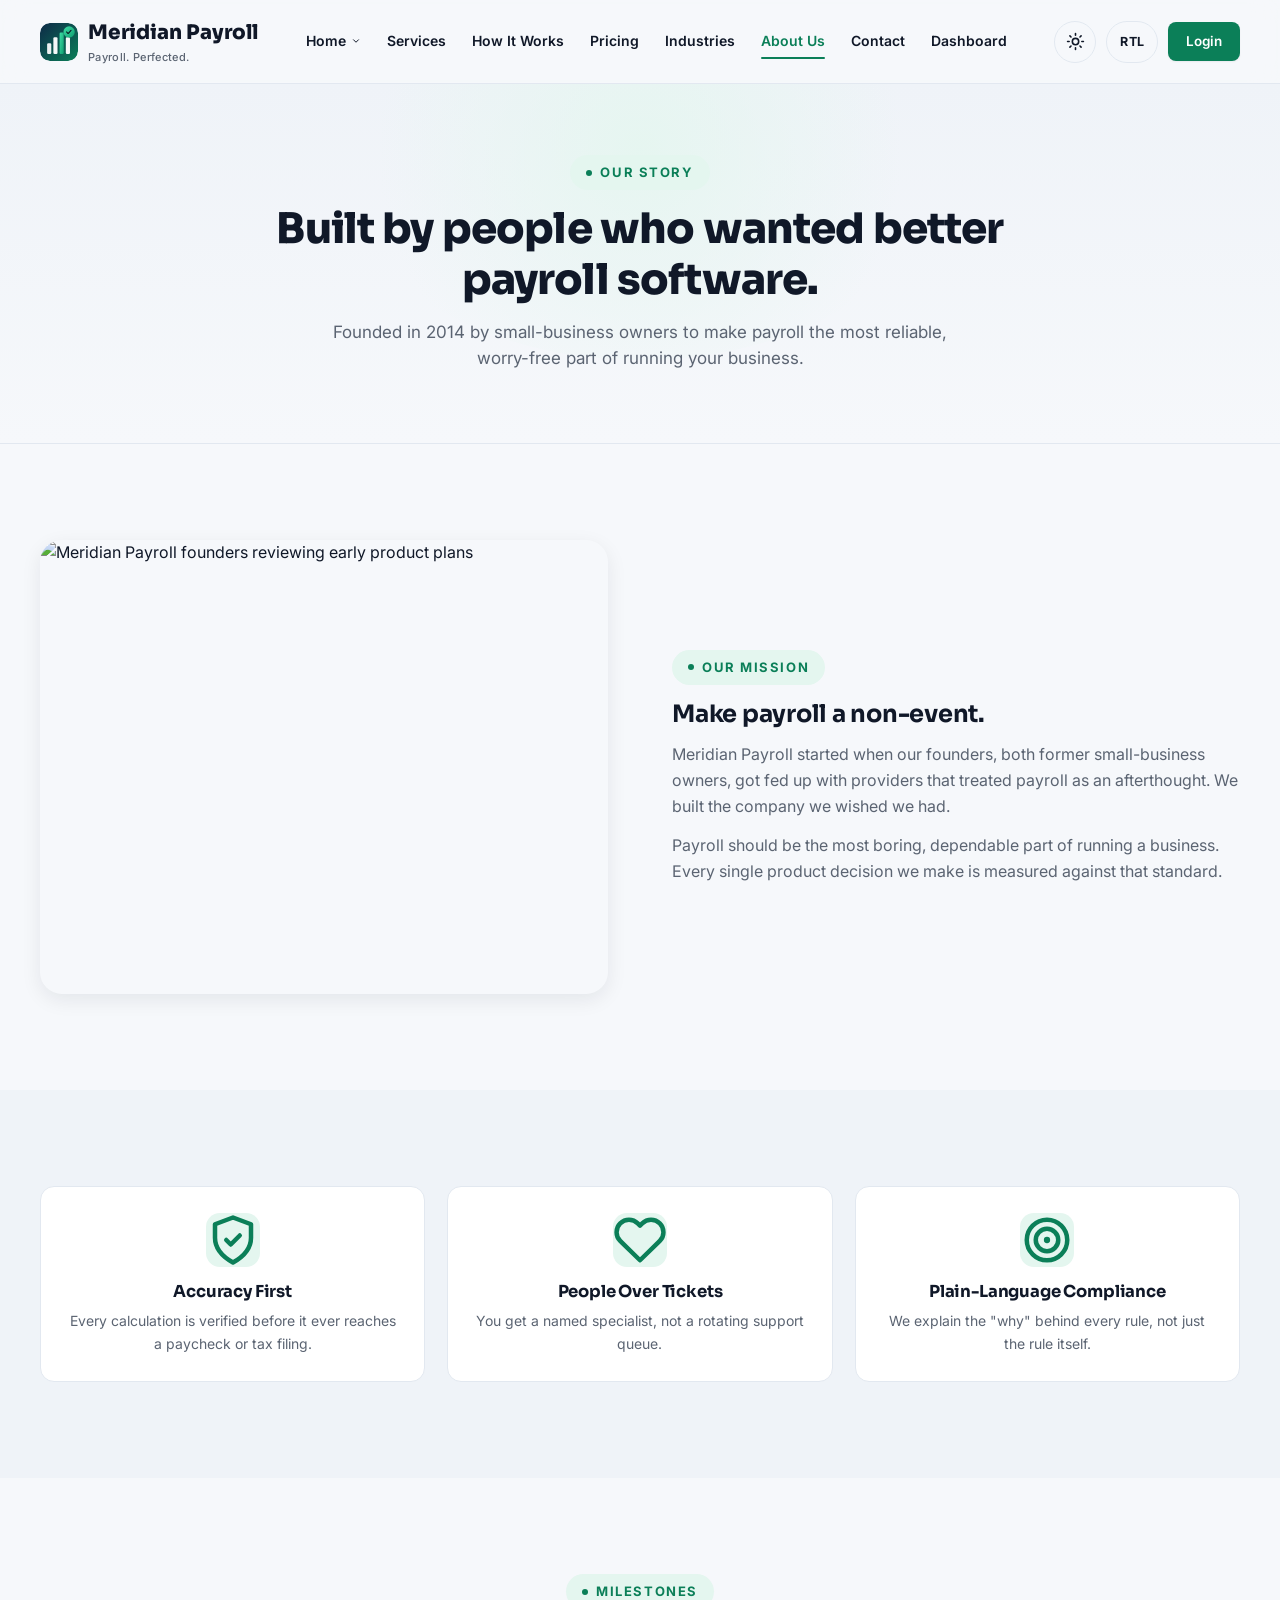
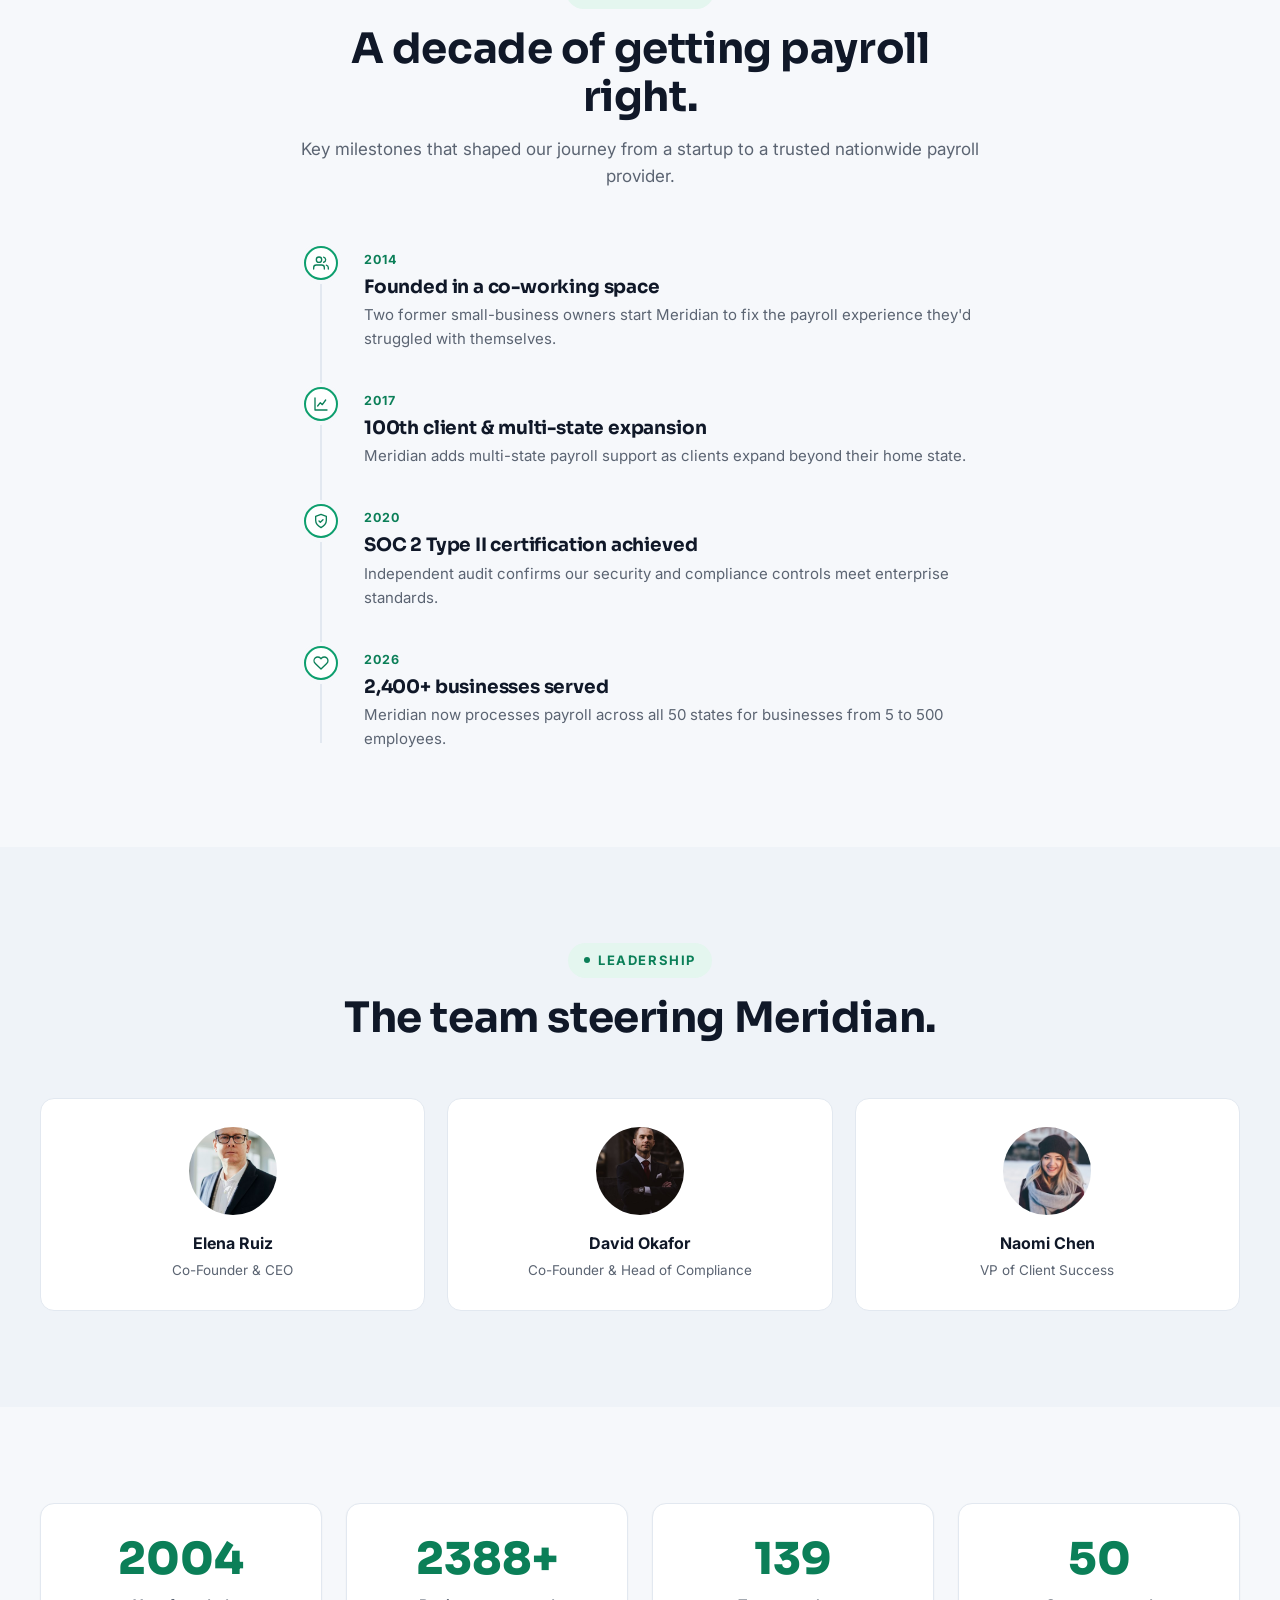
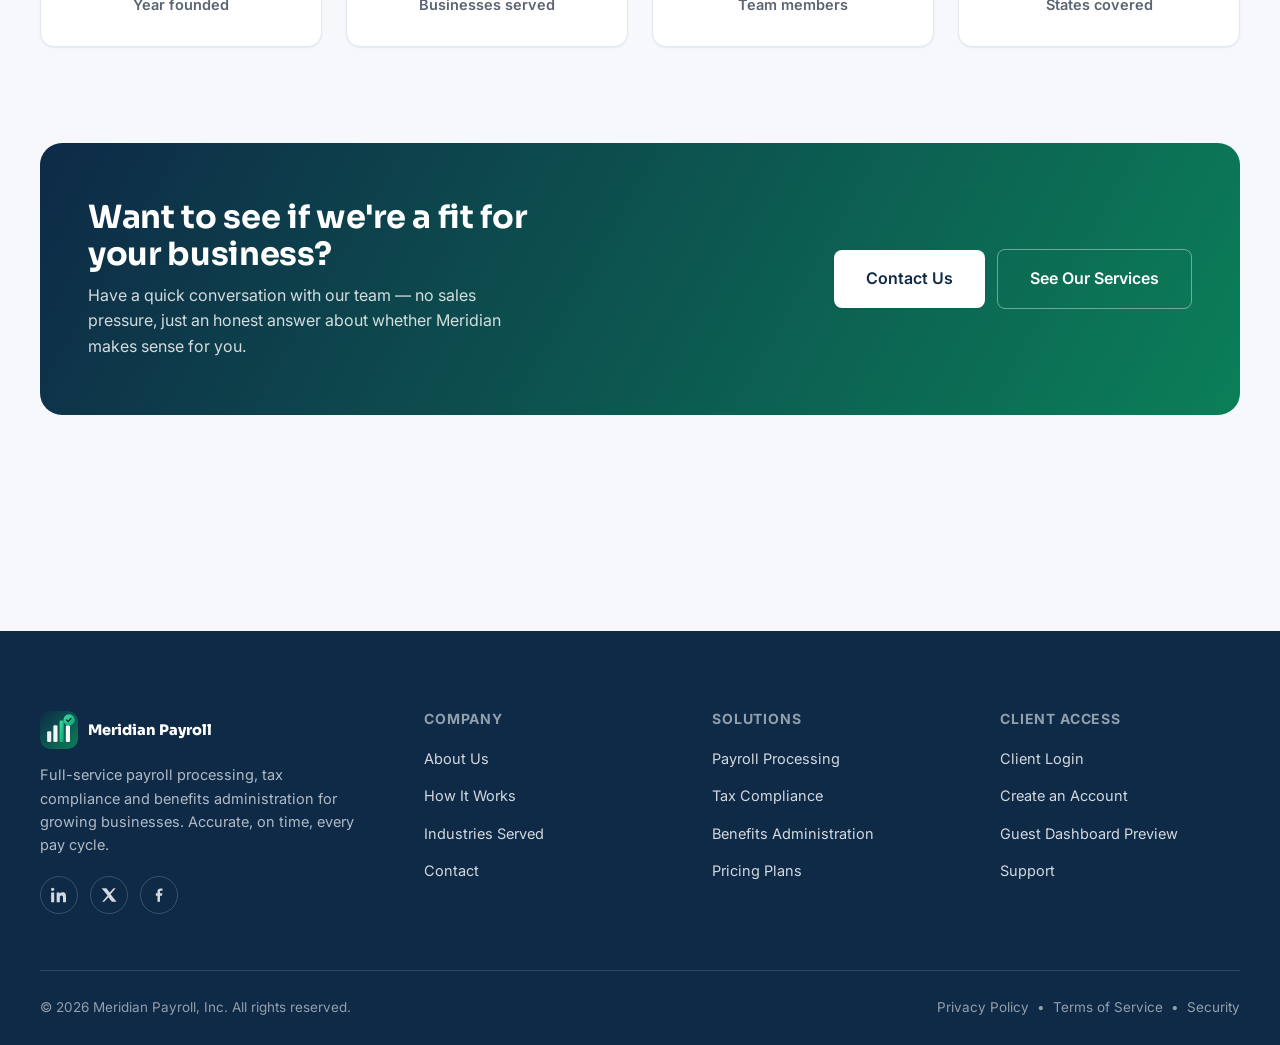
==== commit 392aa581: "first commit" ====
--- a/about.html
+++ b/about.html
@@ -253,7 +253,7 @@
             <h2>Want to see if we're a fit for your business?</h2>
             <p>Have a quick conversation with our team — no sales pressure, just an honest answer about whether Meridian makes sense for you.</p>
           </div>
-          <div style="display:flex; gap:12px; flex-wrap:wrap; position:relative; z-index:1;">
+          <div class="cta-banner-actions">
             <a href="contact.html" class="btn btn-primary btn-lg">Contact Us</a>
             <a href="services.html" class="btn btn-outline btn-lg">See Our Services</a>
           </div>
--- a/assets/css/responsive.css
+++ b/assets/css/responsive.css
@@ -188,12 +188,21 @@
     padding: 36px 24px;
     text-align: center;
     justify-content: center;
+    flex-direction: column;
+    align-items: center;
   }
   .cta-banner h2, .cta-banner p {
     max-width: 100%;
-  }
+    margin-left: auto;
+    margin-right: auto;
+    text-align: center;
+  }
+  .cta-banner-actions,
+  .cta-banner > div:last-child,
   .cta-banner .hero-ctas {
-    justify-content: center;
+    display: flex;
+    justify-content: center;
+    align-items: center;
     width: 100%;
   }
 }
@@ -236,6 +245,32 @@
   }
   .dash-account-grid {
     grid-template-columns: 1fr;
+  }
+  .cta-banner-actions,
+  .cta-banner > div:last-child {
+    flex-direction: column;
+    align-items: center;
+    justify-content: center;
+    width: 100%;
+    gap: 12px;
+  }
+  .cta-banner-actions .btn,
+  .cta-banner > div:last-child .btn {
+    width: 100%;
+    max-width: 320px;
+    justify-content: center;
+    text-align: center;
+  }
+  .cta-split .cs-text {
+    padding: 28px 20px;
+  }
+  .cta-split .cs-text .hero-ctas {
+    flex-direction: column;
+    width: 100%;
+  }
+  .cta-split .cs-text .hero-ctas .btn {
+    width: 100%;
+    justify-content: center;
   }
   .form-grid {
     grid-template-columns: 1fr;
--- a/assets/css/components.css
+++ b/assets/css/components.css
@@ -436,6 +436,8 @@
 [data-theme="dark"] .cta-banner { background: linear-gradient(120deg, #060D17 0%, #0B7F58 120%); }
 .cta-banner h2 { color: #fff; font-size: clamp(24px, 3vw, 32px); max-width: 480px; }
 .cta-banner p { color: rgba(255,255,255,0.82); margin-top: 10px; max-width: 440px; }
+.cta-banner-actions,
+.cta-banner > div:last-child { display: flex; gap: 12px; flex-wrap: wrap; position: relative; z-index: 1; align-items: center; }
 .cta-banner .btn-primary { background: #fff; color: #0E2A47; }
 [data-theme="dark"] .cta-banner .btn-primary { color: #0A1420; }
 .cta-banner .btn-primary:hover { background: rgba(255,255,255,0.9); }
@@ -764,12 +766,19 @@
 .industry-chip-row { display: flex; flex-wrap: wrap; gap: 12px; justify-content: center; margin-bottom: 36px; }
 .industry-chip-row .chip { font-size: 14px; padding: 10px 20px; }
 
-.cta-split { display: grid; grid-template-columns: 1fr 1fr; align-items: center; border-radius: var(--radius-lg); overflow: hidden; background: var(--color-surface); border: 1px solid var(--color-border); }
+.cta-split { display: grid; grid-template-columns: 1fr 1fr; align-items: center; border-radius: var(--radius-lg); overflow: hidden; background: linear-gradient(120deg, var(--color-primary) 0%, #0B7F58 100%); color: #fff; box-shadow: var(--shadow-lg); }
+[data-theme="dark"] .cta-split { background: linear-gradient(120deg, #060D17 0%, #0B7F58 120%); }
 @media (max-width: 900px) { .cta-split { grid-template-columns: 1fr; } }
 .cta-split .cs-text { padding: 48px; }
-.cta-split .cs-text h2 { font-size: clamp(24px, 3vw, 32px); }
-.cta-split .cs-text p { color: var(--color-text-muted); margin-top: 12px; }
+.cta-split .cs-text .eyebrow { background: rgba(255,255,255,0.18); color: #fff; }
+.cta-split .cs-text h2 { font-size: clamp(24px, 3vw, 32px); color: #fff; }
+.cta-split .cs-text p { color: rgba(255,255,255,0.85); margin-top: 12px; }
 .cta-split .cs-text .hero-ctas { margin-top: 26px; }
+.cta-split .btn-primary { background: #fff; color: #0E2A47; }
+[data-theme="dark"] .cta-split .btn-primary { color: #0A1420; }
+.cta-split .btn-primary:hover { background: rgba(255,255,255,0.9); }
+.cta-split .btn-outline { border-color: rgba(255,255,255,0.4); color: #fff; }
+.cta-split .btn-outline:hover { border-color: #fff; color: #fff; background: rgba(255,255,255,0.1); }
 .cta-split img { width: 100%; height: 100%; min-height: 280px; object-fit: cover; }
 
 /* Left-aligned section head variant (used on Home 2 for typographic variety) */
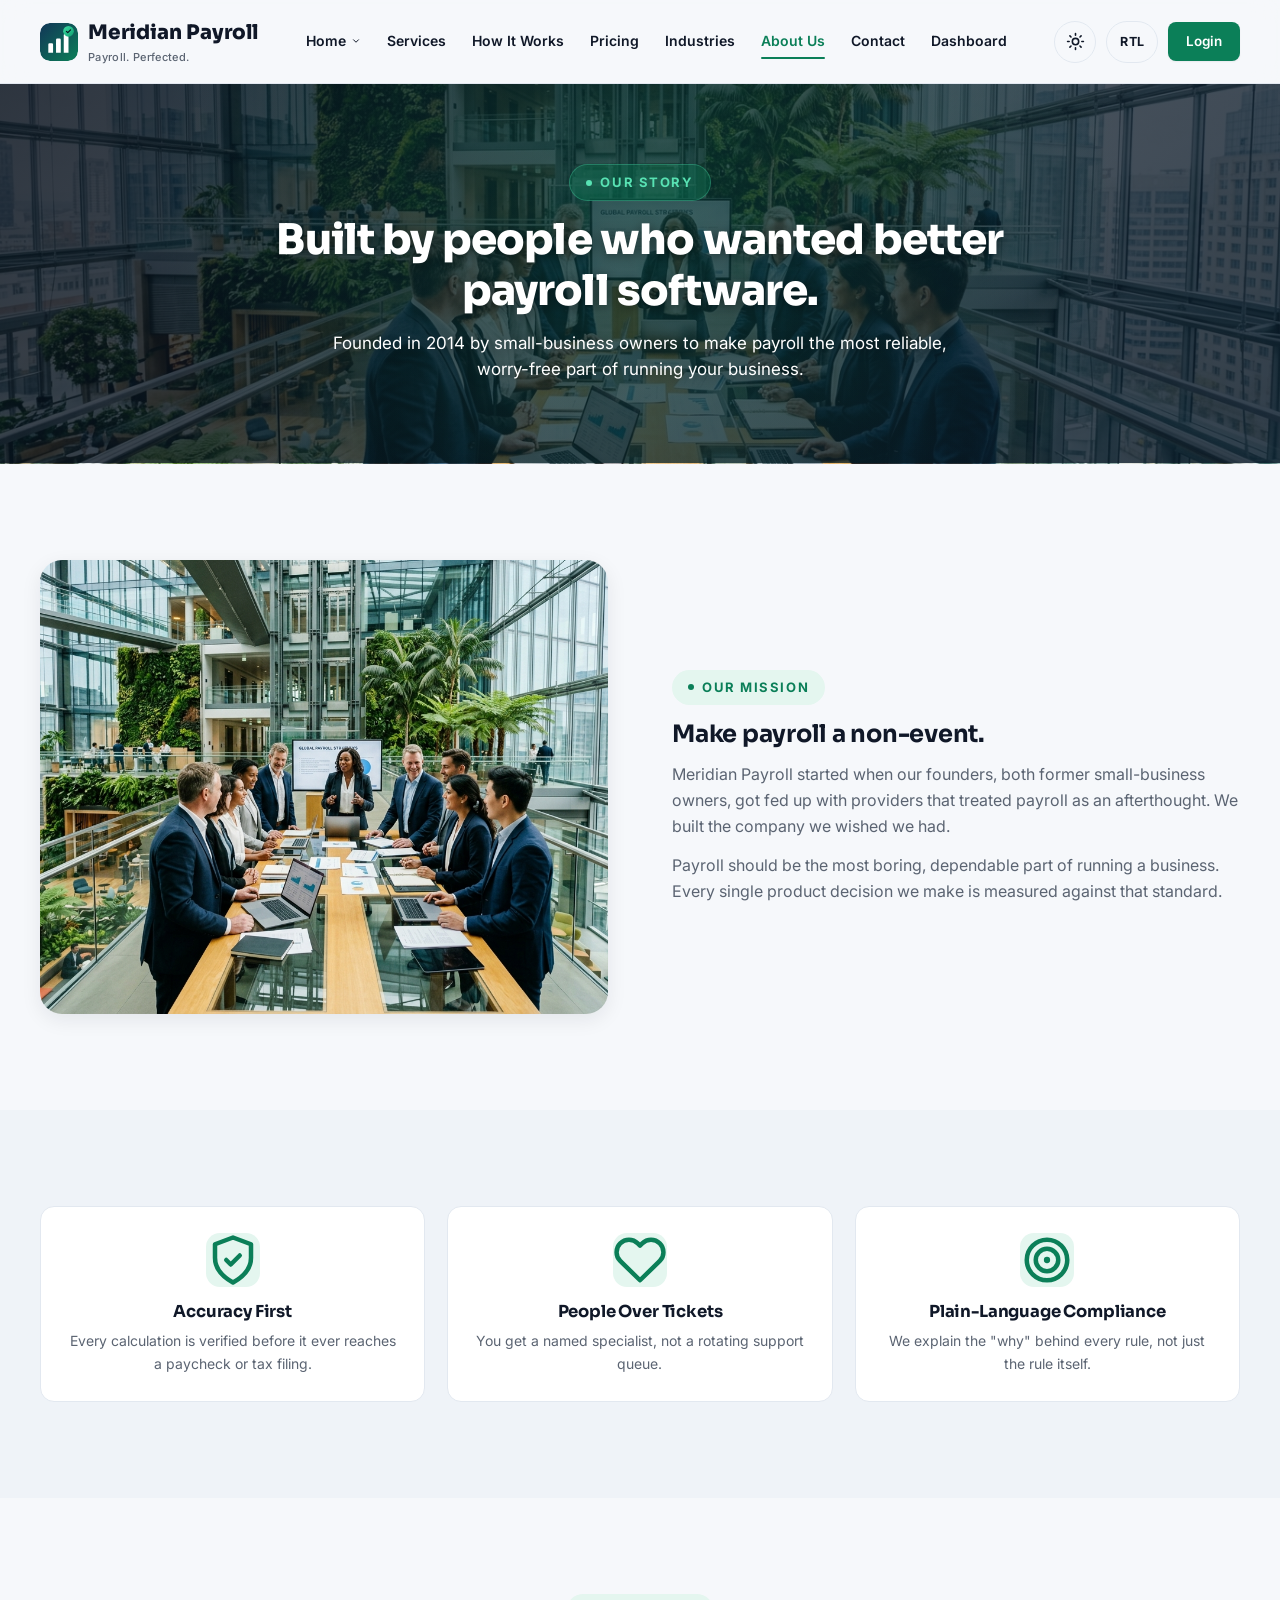
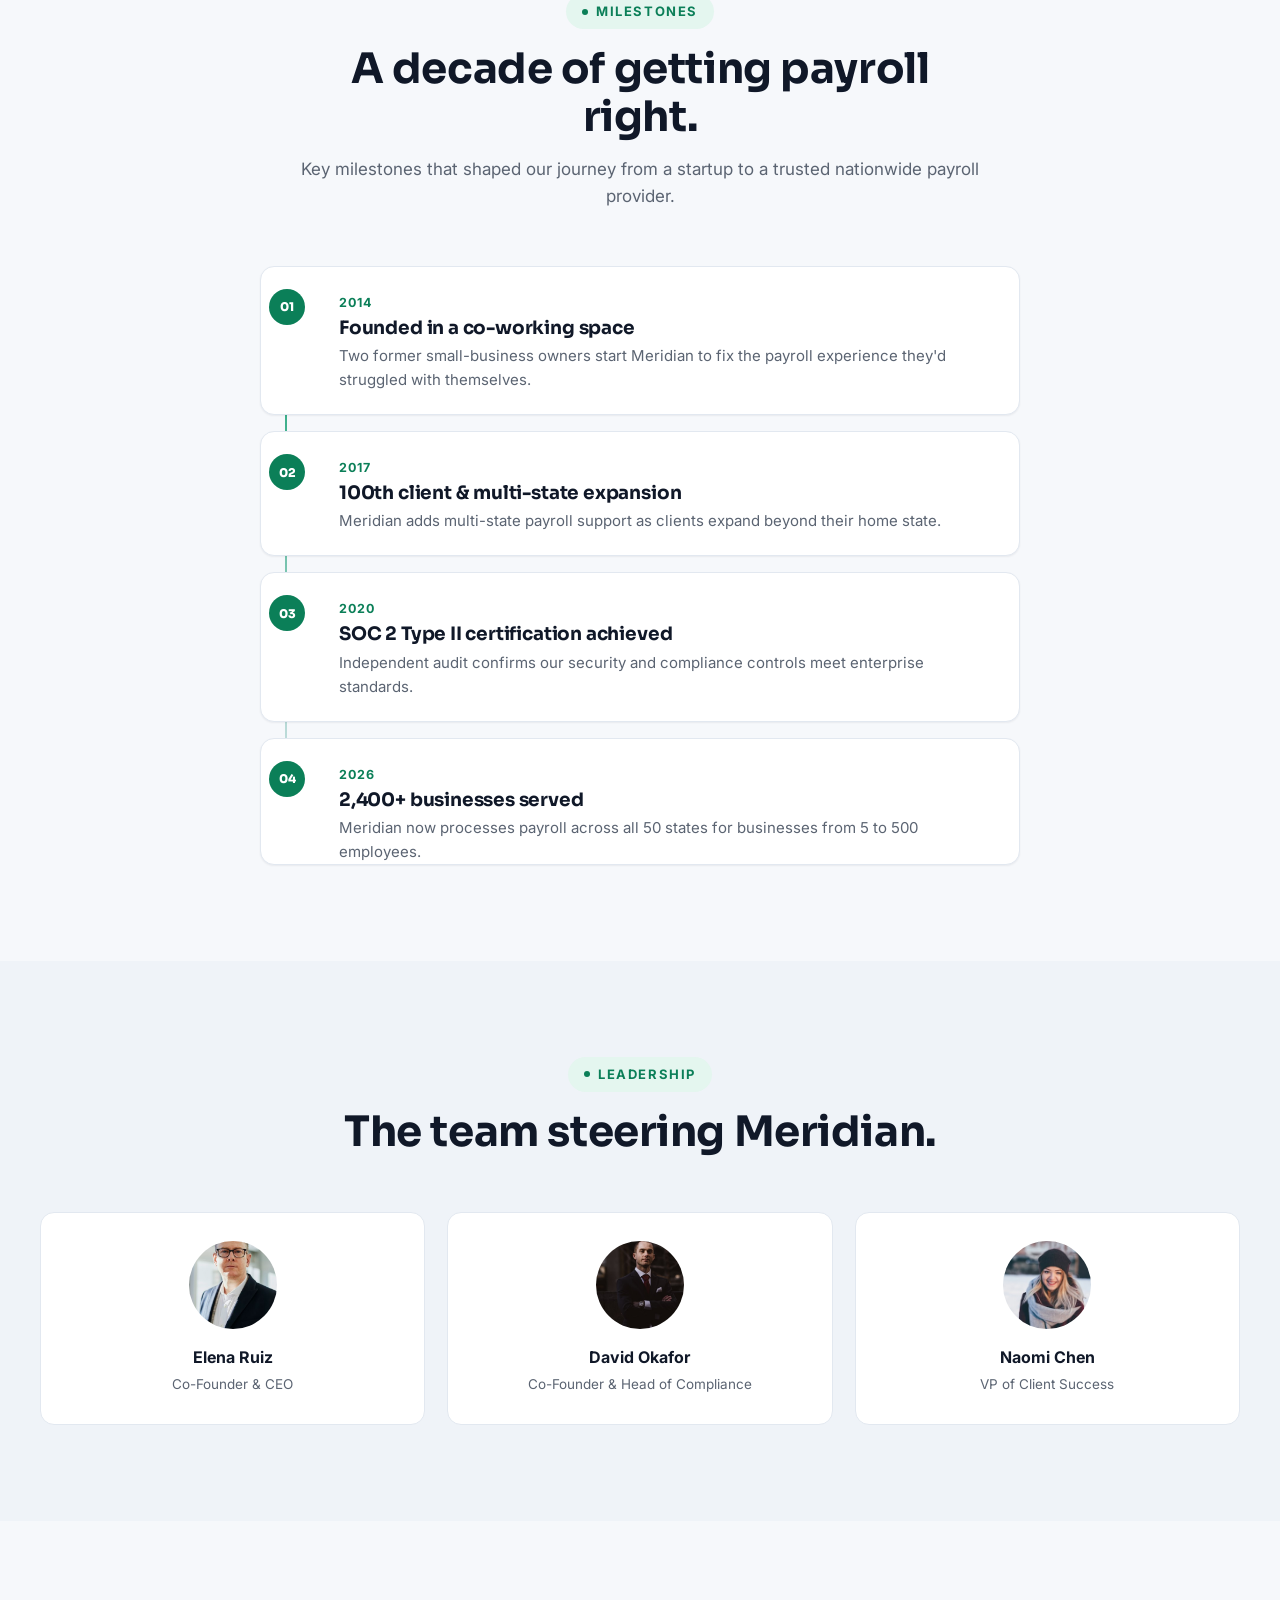
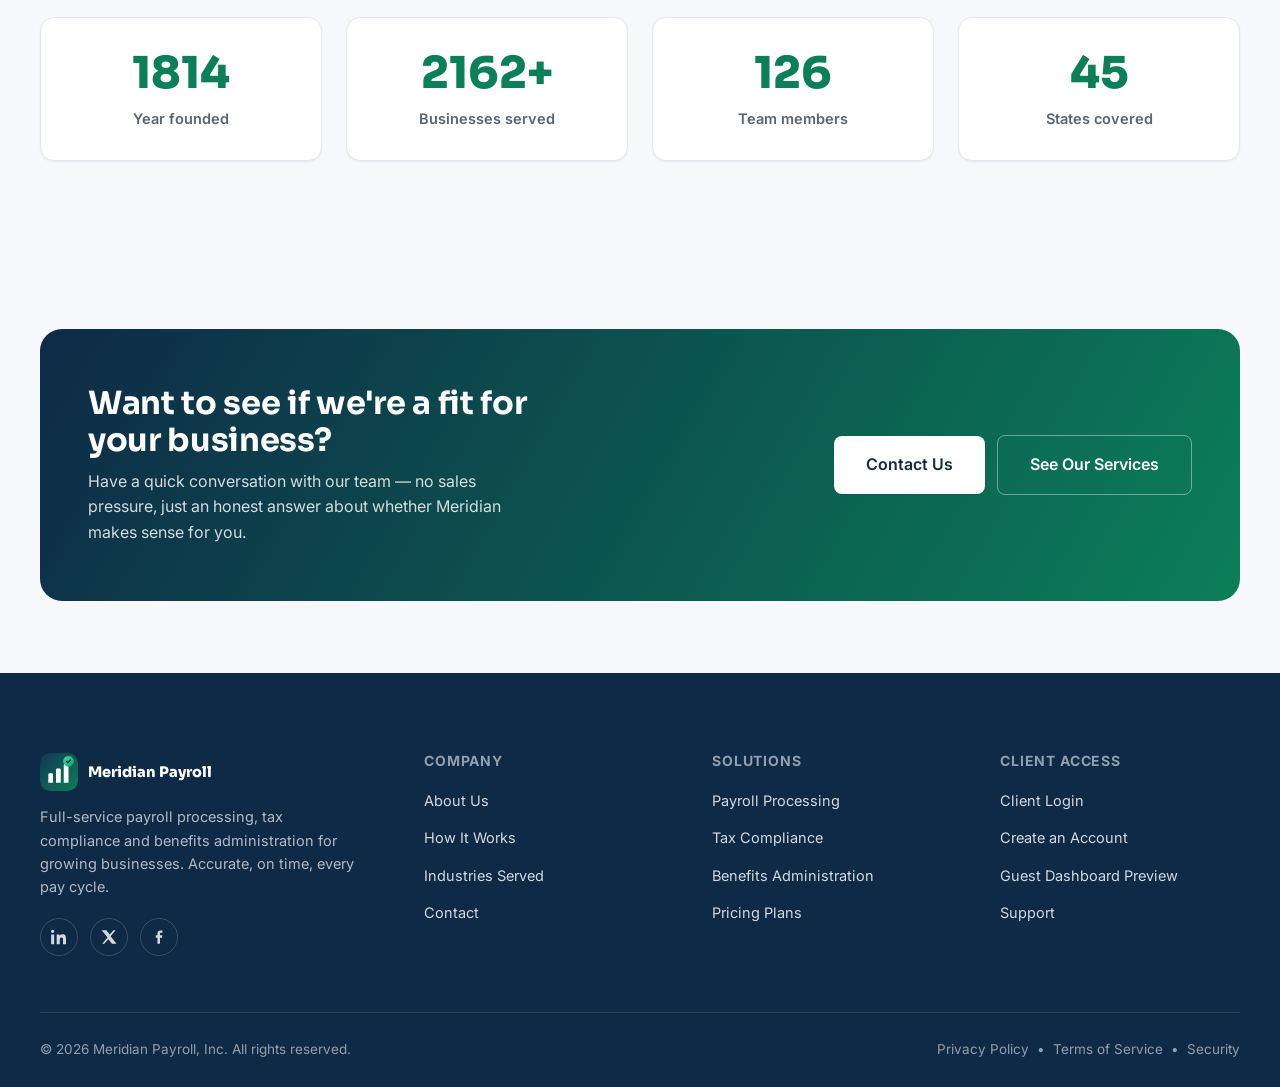
==== commit fe28c96b: "first commit" ====
--- a/about.html
+++ b/about.html
@@ -131,7 +131,7 @@
   <main>
 
     <!-- 1. HERO / STORY INTRO -->
-    <section class="inner-page-hero hero">
+    <section class="inner-page-hero hero hero-about">
       <div class="container">
         <div class="anim-fade-up">
           <span class="eyebrow">Our Story</span>
@@ -246,7 +246,7 @@
     </section>
 
     <!-- 7. CTA -->
-    <section class="section" style="padding-top:0;">
+    <section class="section">
       <div class="container">
         <div class="cta-banner" data-reveal>
           <div>
--- a/assets/css/style.css
+++ b/assets/css/style.css
@@ -567,7 +567,7 @@
   background: var(--color-primary);
   color: var(--color-text-inverse);
   padding: 80px 0 0;
-  margin-top: 120px;
+  margin-top: 0;
 }
 [data-theme="dark"] .site-footer { background: #060D17; }
 
--- a/assets/css/components.css
+++ b/assets/css/components.css
@@ -49,10 +49,14 @@
   align-items: center;
   justify-content: center;
   text-align: center;
-  min-height: 360px;
-  padding: 60px 0;
-  background: linear-gradient(180deg, var(--color-surface-alt) 0%, var(--color-bg) 100%);
-  border-bottom: 1px solid var(--color-border);
+  min-height: 380px;
+  padding: 68px 0;
+  background-color: #0A1420;
+  background-image: url("../images/hero/services-hero.jpg");
+  background-size: cover;
+  background-position: center;
+  background-repeat: no-repeat;
+  border-bottom: 1px solid rgba(255,255,255,0.14);
 }
 .inner-page-hero::before {
   content: "";
@@ -69,7 +73,7 @@
 }
 .inner-page-hero .container {
   position: relative;
-  z-index: 1;
+  z-index: 2;
   display: flex;
   flex-direction: column;
   align-items: center;
@@ -536,6 +540,293 @@
 }
 [dir="rtl"] .dashboard-page .dashboard-back-link svg {
   transform: scaleX(-1);
+}
+
+/* --------------------------------------------------------------------------
+   17. RESPONSIVE POLISH — SHARED PAGE COMPONENTS
+   -------------------------------------------------------------------------- */
+.site-footer { margin-top: 0; }
+main > section:last-of-type.section { padding-block: 72px; }
+
+.hero:not(.inner-page-hero):not(.hero-fullbleed) {
+  background-image:
+    linear-gradient(115deg, rgba(246,248,251,0.88) 0%, rgba(246,248,251,0.76) 48%, rgba(246,248,251,0.48) 100%),
+    radial-gradient(circle at 15% 25%, rgba(14,159,110,0.14) 0%, transparent 45%),
+    url("../images/hero/index-hero.jpg");
+  background-size: cover;
+  background-position: center right;
+  background-repeat: no-repeat;
+}
+[data-theme="dark"] .hero:not(.inner-page-hero):not(.hero-fullbleed) {
+  background-image:
+    linear-gradient(115deg, rgba(10,20,32,0.88) 0%, rgba(10,20,32,0.78) 48%, rgba(10,20,32,0.52) 100%),
+    radial-gradient(circle at 15% 25%, rgba(14,159,110,0.16) 0%, transparent 45%),
+    url("../images/hero/index-hero.jpg");
+}
+
+.inner-page-hero {
+  position: relative;
+  background-color: #0A1420;
+  background-size: cover;
+  background-position: center;
+  background-repeat: no-repeat;
+  border-bottom-color: rgba(255,255,255,0.14);
+}
+.inner-page-hero.hero-about { background-image: url("../images/hero/about-hero.jpg"); }
+.inner-page-hero.hero-contact { background-image: url("../images/hero/contact-hero.jpg"); }
+.inner-page-hero.hero-services { background-image: url("../images/hero/services-hero.jpg"); }
+.inner-page-hero.hero-how-it-works { background-image: url("../images/hero/how-it-works-hero.jpg"); }
+.inner-page-hero.hero-pricing { background-image: url("../images/hero/pricing-hero.jpg"); }
+.inner-page-hero.hero-industries { background-image: url("../images/hero/industries-hero.jpg"); }
+.inner-page-hero::before {
+  content: "";
+  position: absolute;
+  inset: 0;
+  top: 0;
+  left: 0;
+  width: 100%;
+  height: 100%;
+  transform: none;
+  border-radius: 0;
+  background: linear-gradient(135deg, rgba(6,15,27,0.84) 0%, rgba(8,20,33,0.72) 50%, rgba(10,26,42,0.82) 100%);
+  opacity: 1;
+  pointer-events: none;
+  z-index: 0;
+}
+.inner-page-hero::after {
+  content: "";
+  position: absolute;
+  inset: 0;
+  background: radial-gradient(circle at 50% 30%, rgba(14,159,110,0.2) 0%, transparent 70%);
+  pointer-events: none;
+  z-index: 0;
+}
+.inner-page-hero h1,
+.inner-page-hero p.lede {
+  color: #fff;
+  text-shadow: 0 2px 12px rgba(0,0,0,0.45);
+}
+.inner-page-hero .eyebrow {
+  color: #58E2B3;
+  background: rgba(11,127,88,0.36);
+  border: 1px solid rgba(88,226,179,0.3);
+  backdrop-filter: blur(8px);
+  -webkit-backdrop-filter: blur(8px);
+}
+.inner-page-hero .eyebrow::before { background: currentColor; }
+
+.auth-form-wrap { text-align: center; }
+.auth-form-wrap .eyebrow { margin-inline: auto; }
+.auth-form-wrap p.lede { margin-inline: auto; }
+.auth-form-wrap form { text-align: start; gap: 16px; }
+.auth-divider { margin-block: 22px; }
+.social-auth .btn-outline {
+  gap: 9px;
+  min-width: 0;
+  padding-inline: 14px;
+}
+.social-auth .btn-outline svg {
+  width: 20px;
+  height: 20px;
+  flex: 0 0 20px;
+}
+.auth-switch { margin-top: 22px; }
+
+.service-card .icon-tile svg,
+.dash-widget .w-icon svg,
+.timeline-dot svg {
+  width: 22px;
+  height: 22px;
+  flex: 0 0 22px;
+}
+.service-card .icon-tile {
+  align-self: flex-start;
+  margin-bottom: 16px;
+}
+
+.timeline-wrap { max-width: 760px; }
+.timeline {
+  counter-reset: onboarding-step;
+  display: grid;
+  gap: 16px;
+  margin-top: 32px;
+}
+.timeline::before {
+  left: 25px;
+  top: 32px;
+  bottom: 32px;
+  background: linear-gradient(var(--color-accent), var(--color-border));
+}
+[dir="rtl"] .timeline::before { left: auto; right: 25px; }
+.timeline-item {
+  counter-increment: onboarding-step;
+  min-width: 0;
+  padding: 22px 24px 22px 78px;
+  border: 1px solid var(--color-border);
+  border-radius: var(--radius-md);
+  background: var(--color-surface);
+  box-shadow: var(--shadow-sm);
+  transition: border-color var(--dur-fast) ease, box-shadow var(--dur-fast) ease, transform var(--dur-fast) ease;
+}
+.timeline-item:hover {
+  border-color: var(--color-accent);
+  box-shadow: var(--shadow-md);
+  transform: translateY(-2px);
+}
+.timeline-dot {
+  inset-inline-start: 8px;
+  top: 22px;
+  width: 36px;
+  height: 36px;
+  color: #fff;
+  background: var(--color-btn-fill);
+  border: 0;
+  box-shadow: 0 0 0 5px var(--color-surface);
+  font-family: var(--font-heading);
+  font-size: 12px;
+  font-weight: 800;
+}
+.timeline-dot::before { content: counter(onboarding-step, decimal-leading-zero); }
+.timeline-dot svg { display: none; }
+.timeline-item .year { margin-bottom: 4px; }
+.timeline-item h3 { margin-top: 0; }
+
+.dash-sidebar {
+  display: flex;
+  flex-direction: column;
+}
+.dash-sidebar-footer {
+  margin-top: auto;
+  padding-top: 18px;
+  border-top: 1px solid #2b2e35;
+}
+.dashboard-page .dash-sidebar-footer .dashboard-logout-btn {
+  justify-content: flex-start;
+  gap: 10px;
+  width: 100%;
+  height: auto;
+  padding: 10px 12px;
+  border-radius: var(--radius-sm);
+  border-color: transparent;
+  background: transparent;
+  color: #c9ced8;
+  font: 600 14px var(--font-body);
+}
+.dashboard-page .dash-sidebar-footer .dashboard-logout-btn svg {
+  width: 18px;
+  height: 18px;
+  flex: 0 0 18px;
+}
+.dashboard-page .dash-sidebar-footer .dashboard-logout-btn:hover {
+  color: #f98080;
+  background: rgba(240,82,82,0.12);
+  border-color: transparent;
+  transform: none;
+}
+.dash-topbar-actions {
+  display: flex;
+  align-items: center;
+  justify-content: flex-end;
+  gap: 18px;
+  margin-inline-start: auto;
+}
+.dash-topbar .dash-profile {
+  padding: 0;
+  margin: 0;
+  border: 0;
+}
+.dash-topbar .dash-profile img { width: 42px; height: 42px; }
+.dash-topbar .dash-profile strong { color: var(--color-text); }
+.dash-topbar .dash-profile span { color: var(--color-text-muted); }
+
+@media (max-width: 1023px) {
+  main > section:last-of-type.section { padding-block: 60px; }
+  .timeline-item { padding-inline-start: 72px; }
+  .timeline::before { left: 25px; }
+  [dir="rtl"] .timeline::before { left: auto; right: 25px; }
+  .dash-sidebar { padding: 24px 16px; }
+}
+@media (min-width: 768px) and (max-width: 1023px) {
+  .dashboard-page .dash-menu-toggle { display: none; }
+  .dashboard-page .dash-shell { align-items: flex-start; }
+  .dashboard-page .dash-sidebar {
+    position: sticky;
+    top: var(--header-height);
+    align-self: flex-start;
+    width: 232px;
+    height: calc(100vh - var(--header-height));
+    min-height: calc(100vh - var(--header-height));
+    padding: 24px 12px;
+    overflow-y: auto;
+    transform: none;
+    z-index: 900;
+    box-shadow: none;
+  }
+  .dashboard-page .dash-main {
+    min-width: 0;
+    padding: 26px 20px;
+  }
+  .dashboard-page .dash-topbar {
+    display: grid;
+    grid-template-columns: minmax(0, 1fr);
+    align-items: start;
+  }
+  .dashboard-page .dash-topbar-actions {
+    width: 100%;
+    justify-content: space-between;
+    margin-inline-start: 0;
+  }
+}
+@media (min-width: 768px) and (max-width: 820px) {
+  .dashboard-page .dash-sidebar { width: 216px; }
+  .dashboard-page .dash-main { padding-inline: 16px; }
+  .dashboard-page .dash-nav-link { gap: 9px; padding-inline: 9px; font-size: 13.5px; }
+  .dashboard-page .dash-nav-link.is-active { padding-inline-start: 6px; }
+}
+@media (max-width: 767px) {
+  main > section:last-of-type.section { padding-block: 48px; }
+  .inner-page-hero { background-position: center; }
+  .inner-page-hero::before { background: linear-gradient(180deg, rgba(6,15,27,0.76), rgba(8,20,33,0.88)); }
+  .auth-form-side { padding: 40px 24px; }
+  .auth-form-wrap form { margin-top: 24px; }
+  .auth-divider { margin-block: 20px; }
+  .auth-switch { margin-top: 20px; }
+  .timeline { gap: 12px; }
+  .timeline-item { padding: 18px 16px 18px 66px; }
+  .timeline-dot { inset-inline-start: 6px; top: 18px; }
+  .timeline::before { left: 23px; top: 26px; bottom: 26px; }
+  [dir="rtl"] .timeline::before { left: auto; right: 23px; }
+  .dash-topbar { align-items: flex-start; }
+  .dash-topbar-actions { width: 100%; justify-content: space-between; }
+  .dashboard-page .dash-topbar .dash-profile { display: flex; }
+  .dashboard-page .dash-sidebar {
+    flex-direction: row;
+    align-items: stretch;
+  }
+  .dashboard-page .dash-sidebar-footer {
+    display: flex;
+    align-items: center;
+    margin: 0;
+    padding: 8px 12px 8px 0;
+    border-top: 0;
+    border-bottom: 1px solid #2b2e35;
+  }
+  .dashboard-page .dash-sidebar-footer .dashboard-logout-btn {
+    width: auto;
+    height: 38px;
+    padding: 0 12px;
+    white-space: nowrap;
+  }
+}
+@media (max-width: 480px) {
+  .dash-topbar-actions { align-items: flex-end; flex-direction: column; }
+  .dash-topbar-actions .btn { width: 100%; }
+}
+@media (max-width: 380px) {
+  .auth-form-side { padding-inline: 16px; }
+  .social-auth { grid-template-columns: 1fr; }
+  .social-auth .btn-outline { justify-content: center; }
+  .timeline-item { padding-inline-start: 60px; }
 }
 [dir="rtl"] .dashboard-page .dashboard-back-link:hover svg {
   transform: scaleX(-1) translateX(-2px);
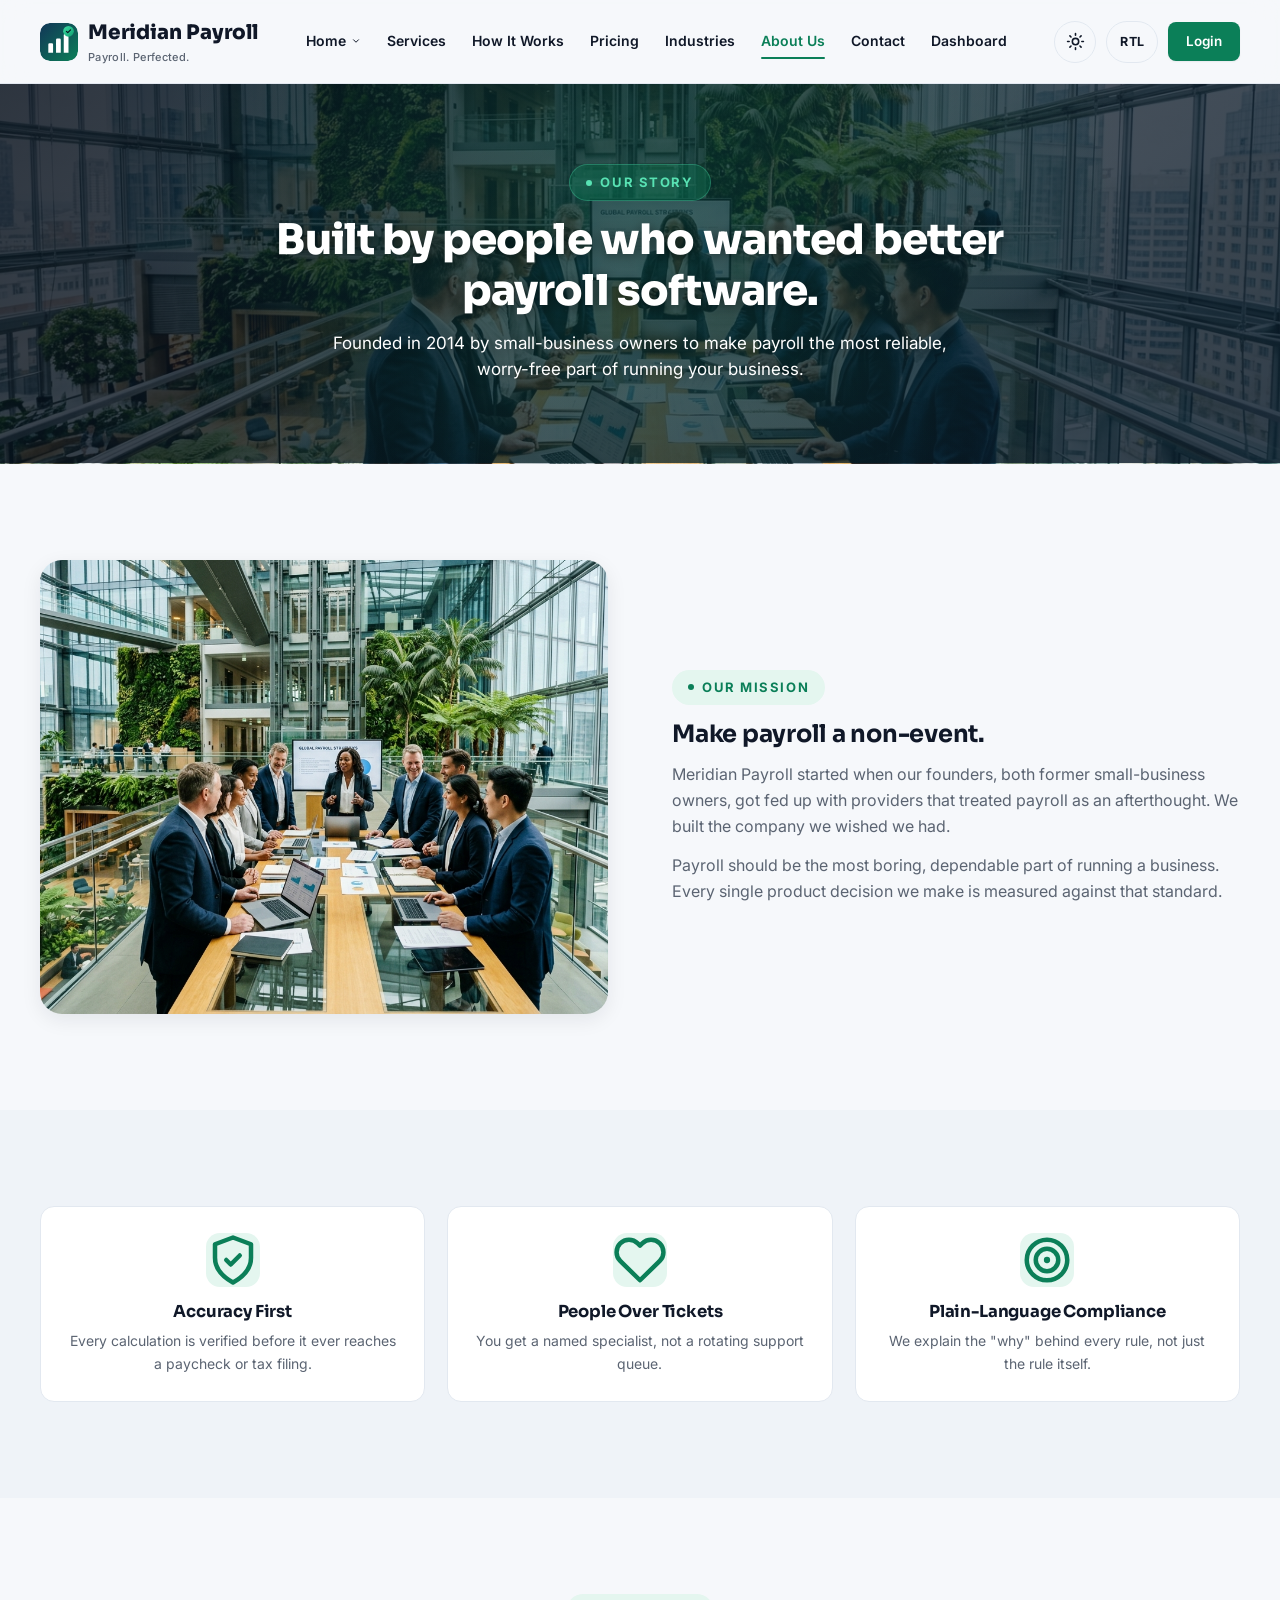
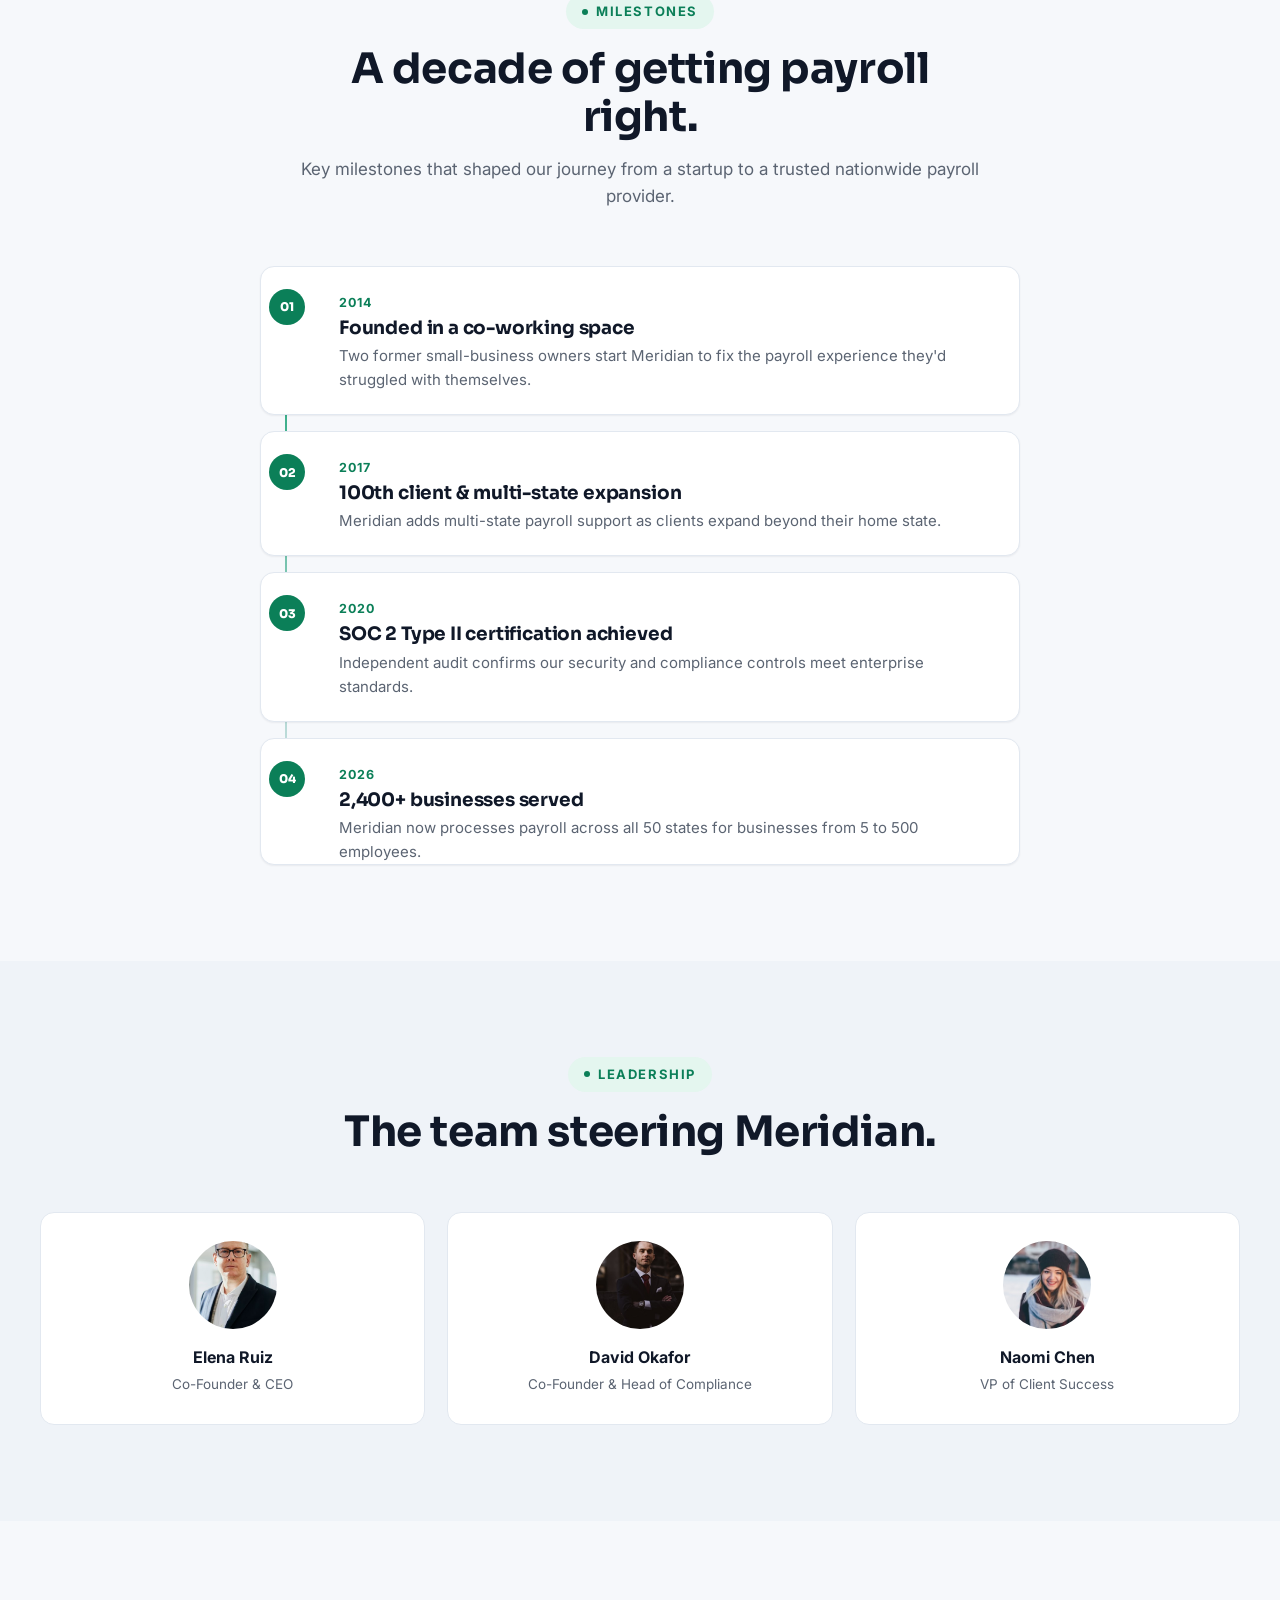
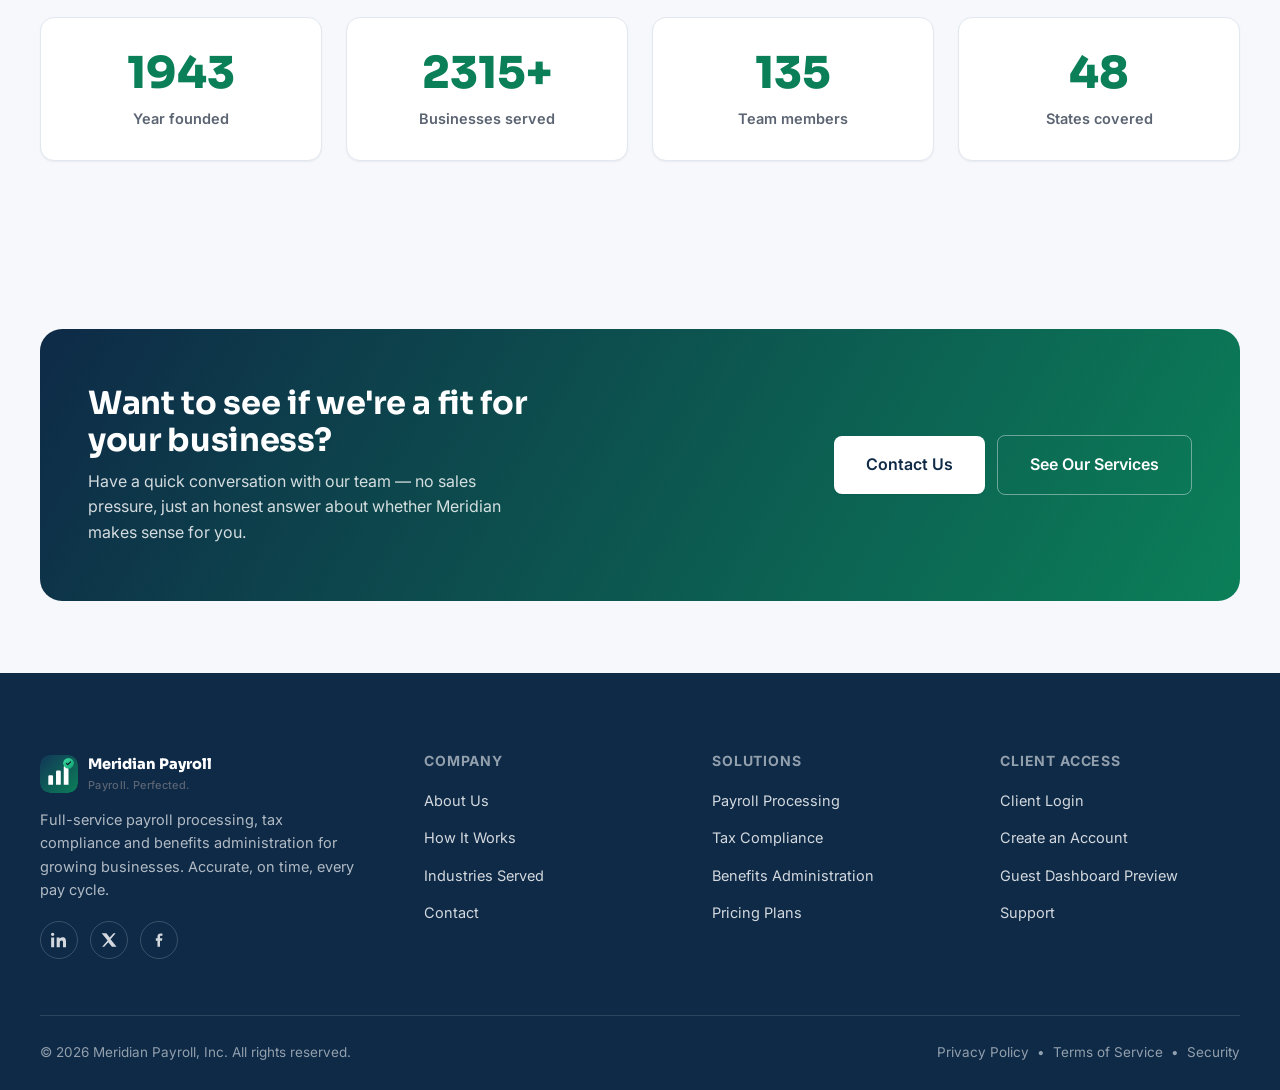
==== commit fa34860b: "first commit" ====
--- a/about.html
+++ b/about.html
@@ -270,7 +270,10 @@
         <div class="footer-col footer-brand">
           <a href="index.html" class="brand" style="color:#fff;">
             <img src="assets/images/logo/logo.svg" alt="Meridian Payroll logo" class="brand-mark-img">
-            <span>Meridian Payroll</span>
+            <span>
+              Meridian Payroll
+              <span class="brand-tag">Payroll. Perfected.</span>
+            </span>
           </a>
           <p>Full-service payroll processing, tax compliance and benefits administration for growing businesses. Accurate, on time, every pay cycle.</p>
           <div class="footer-socials" style="margin-top:20px;">
